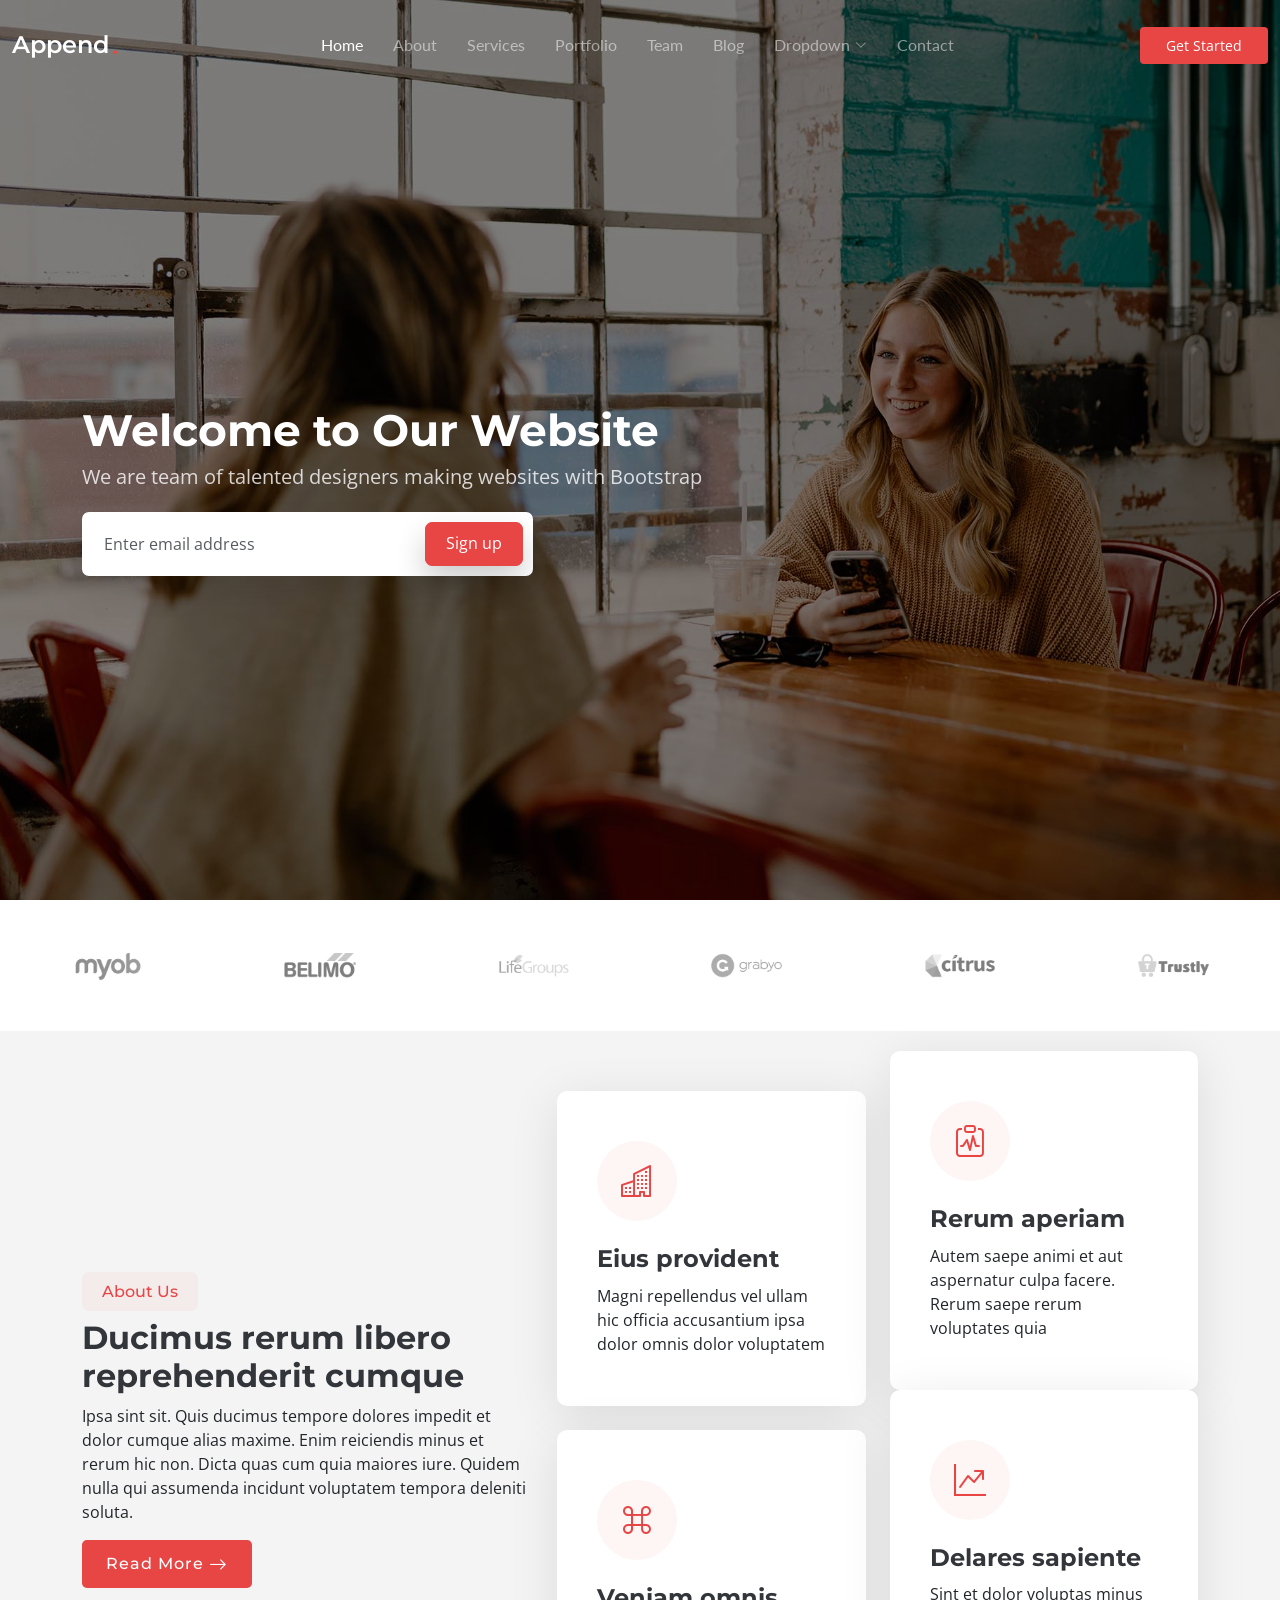
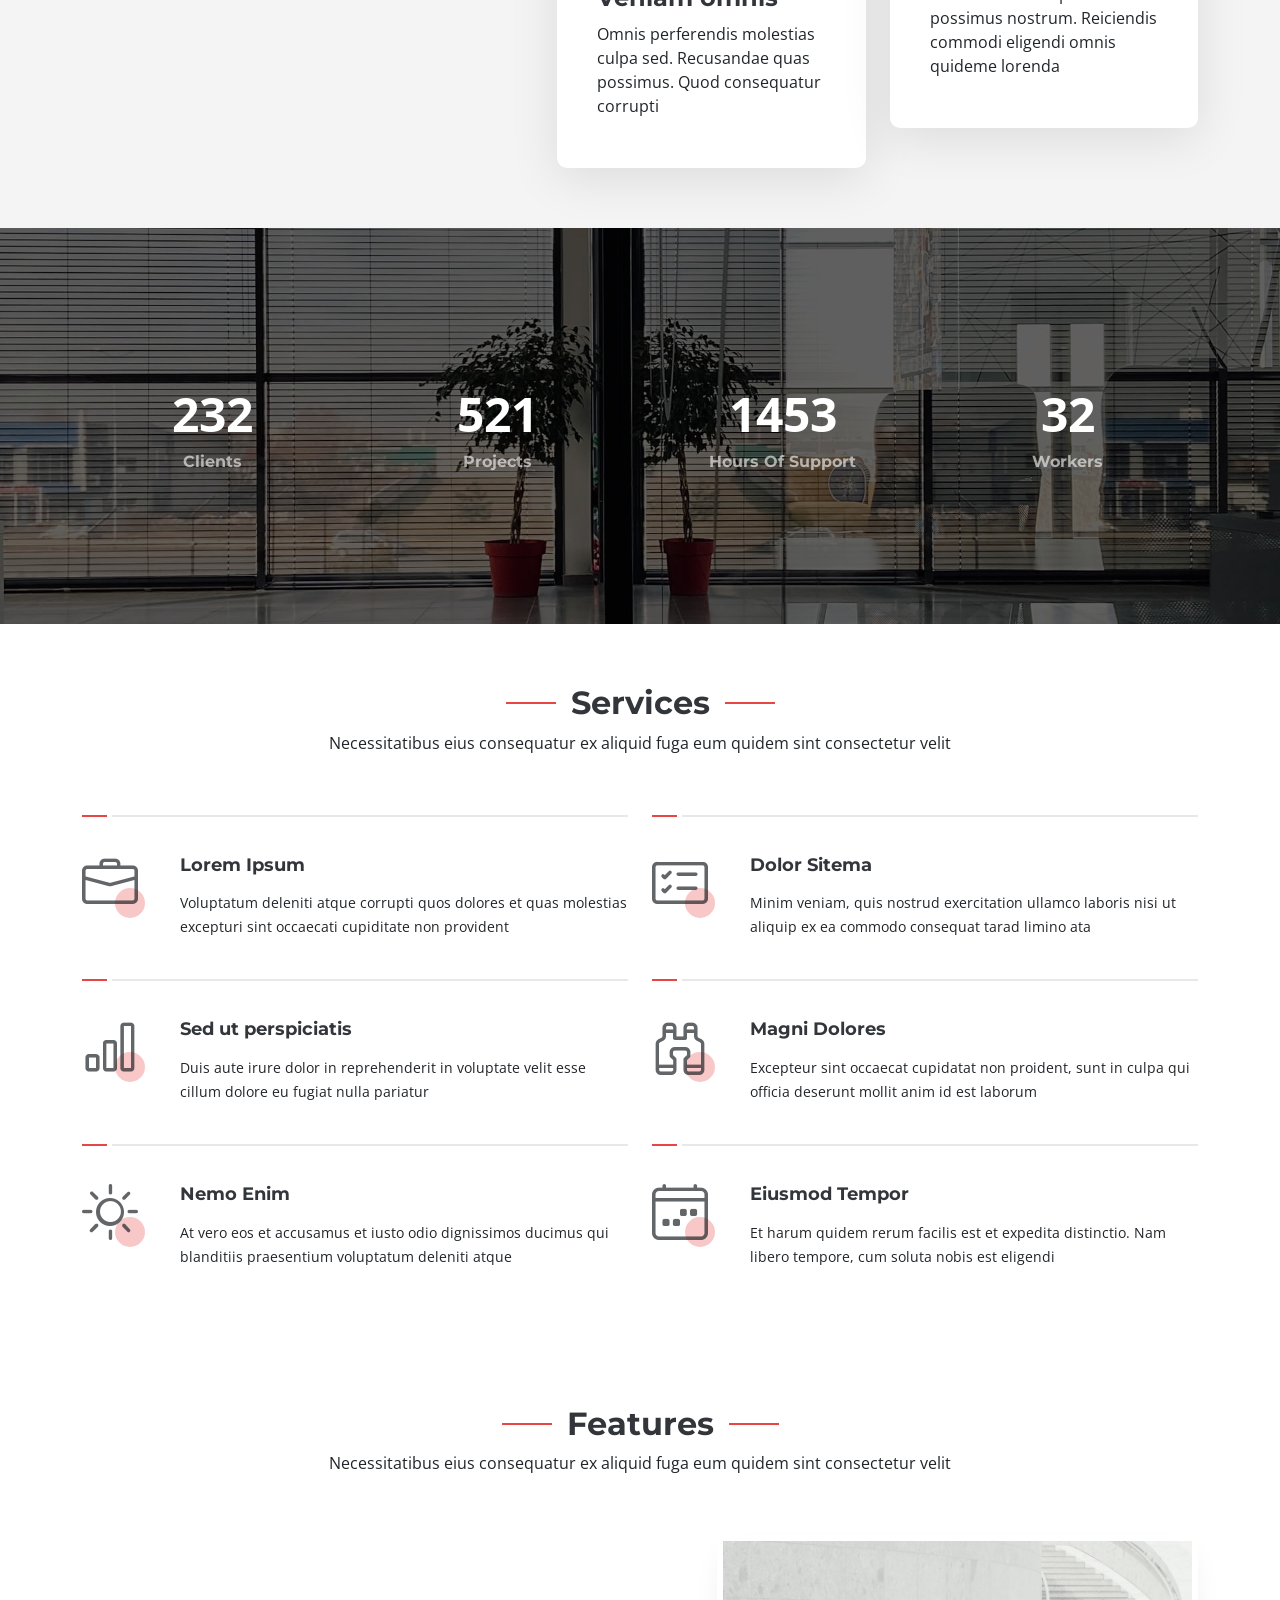
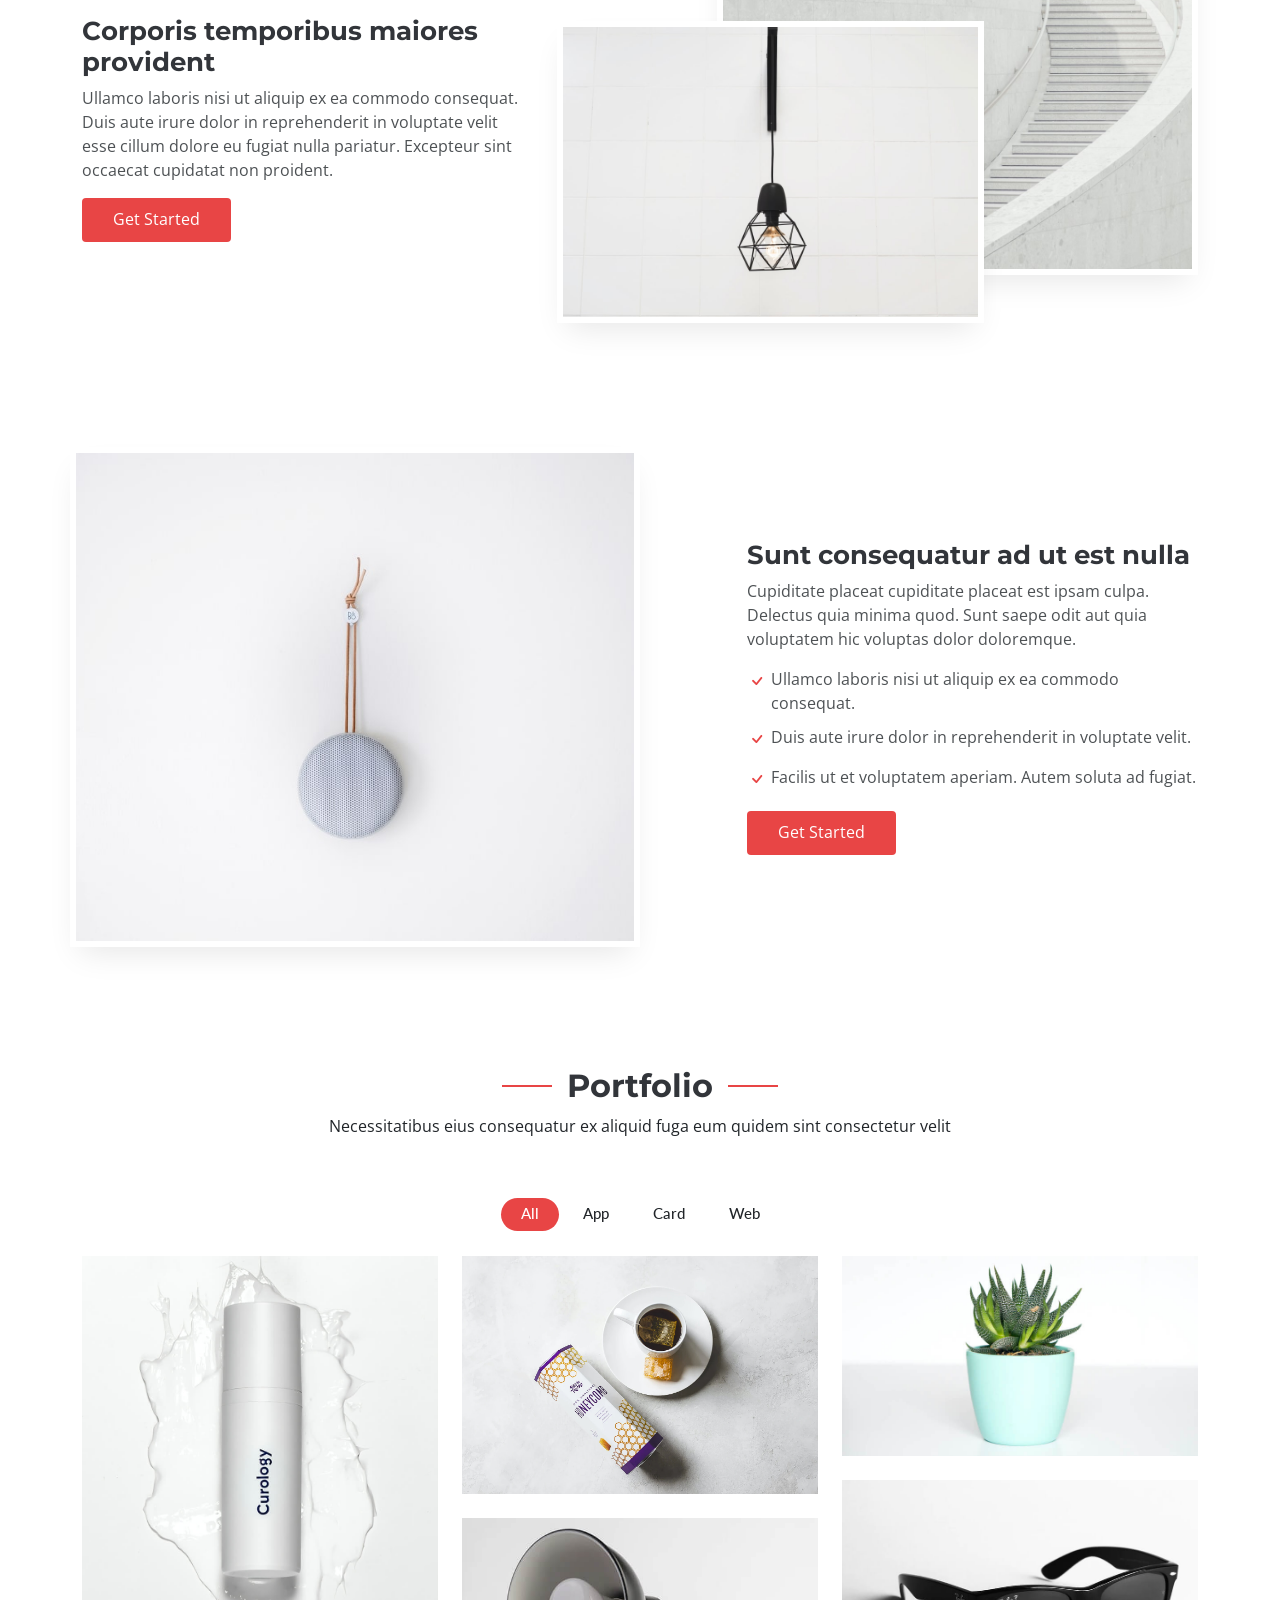
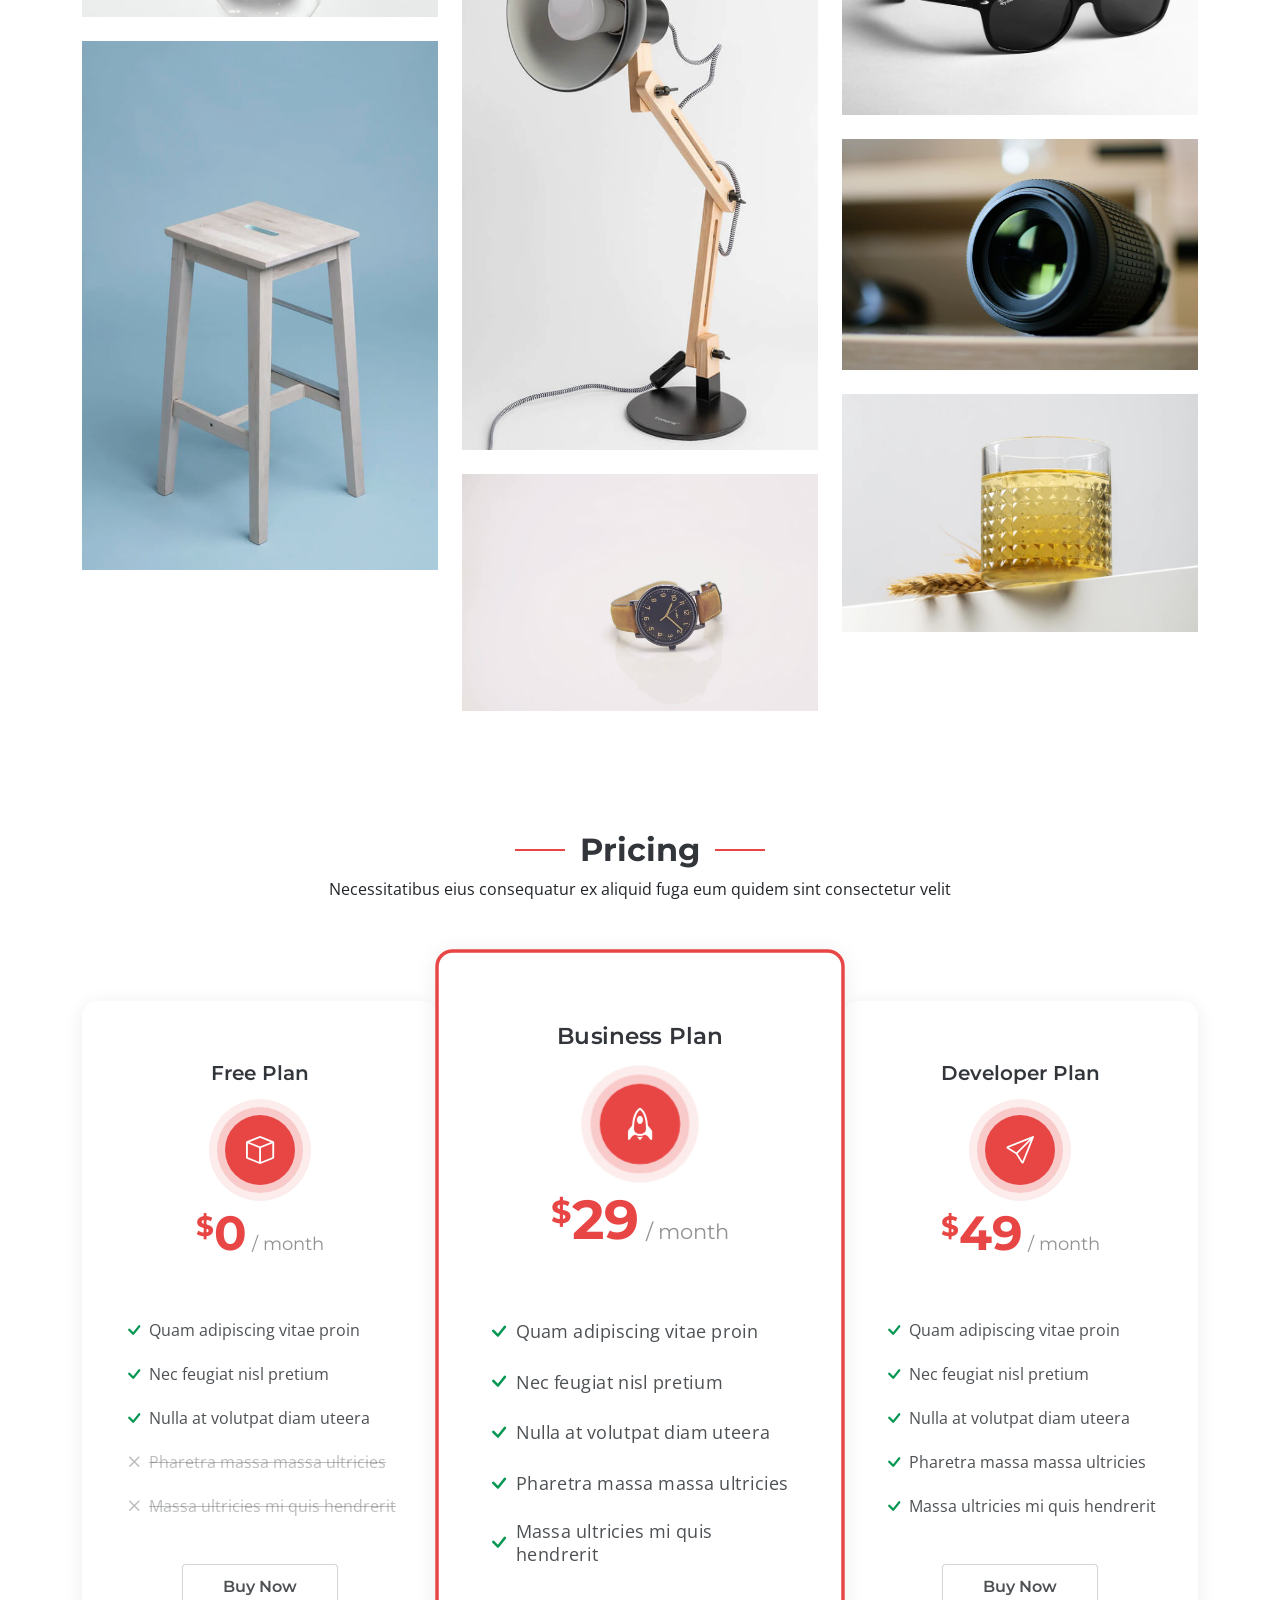
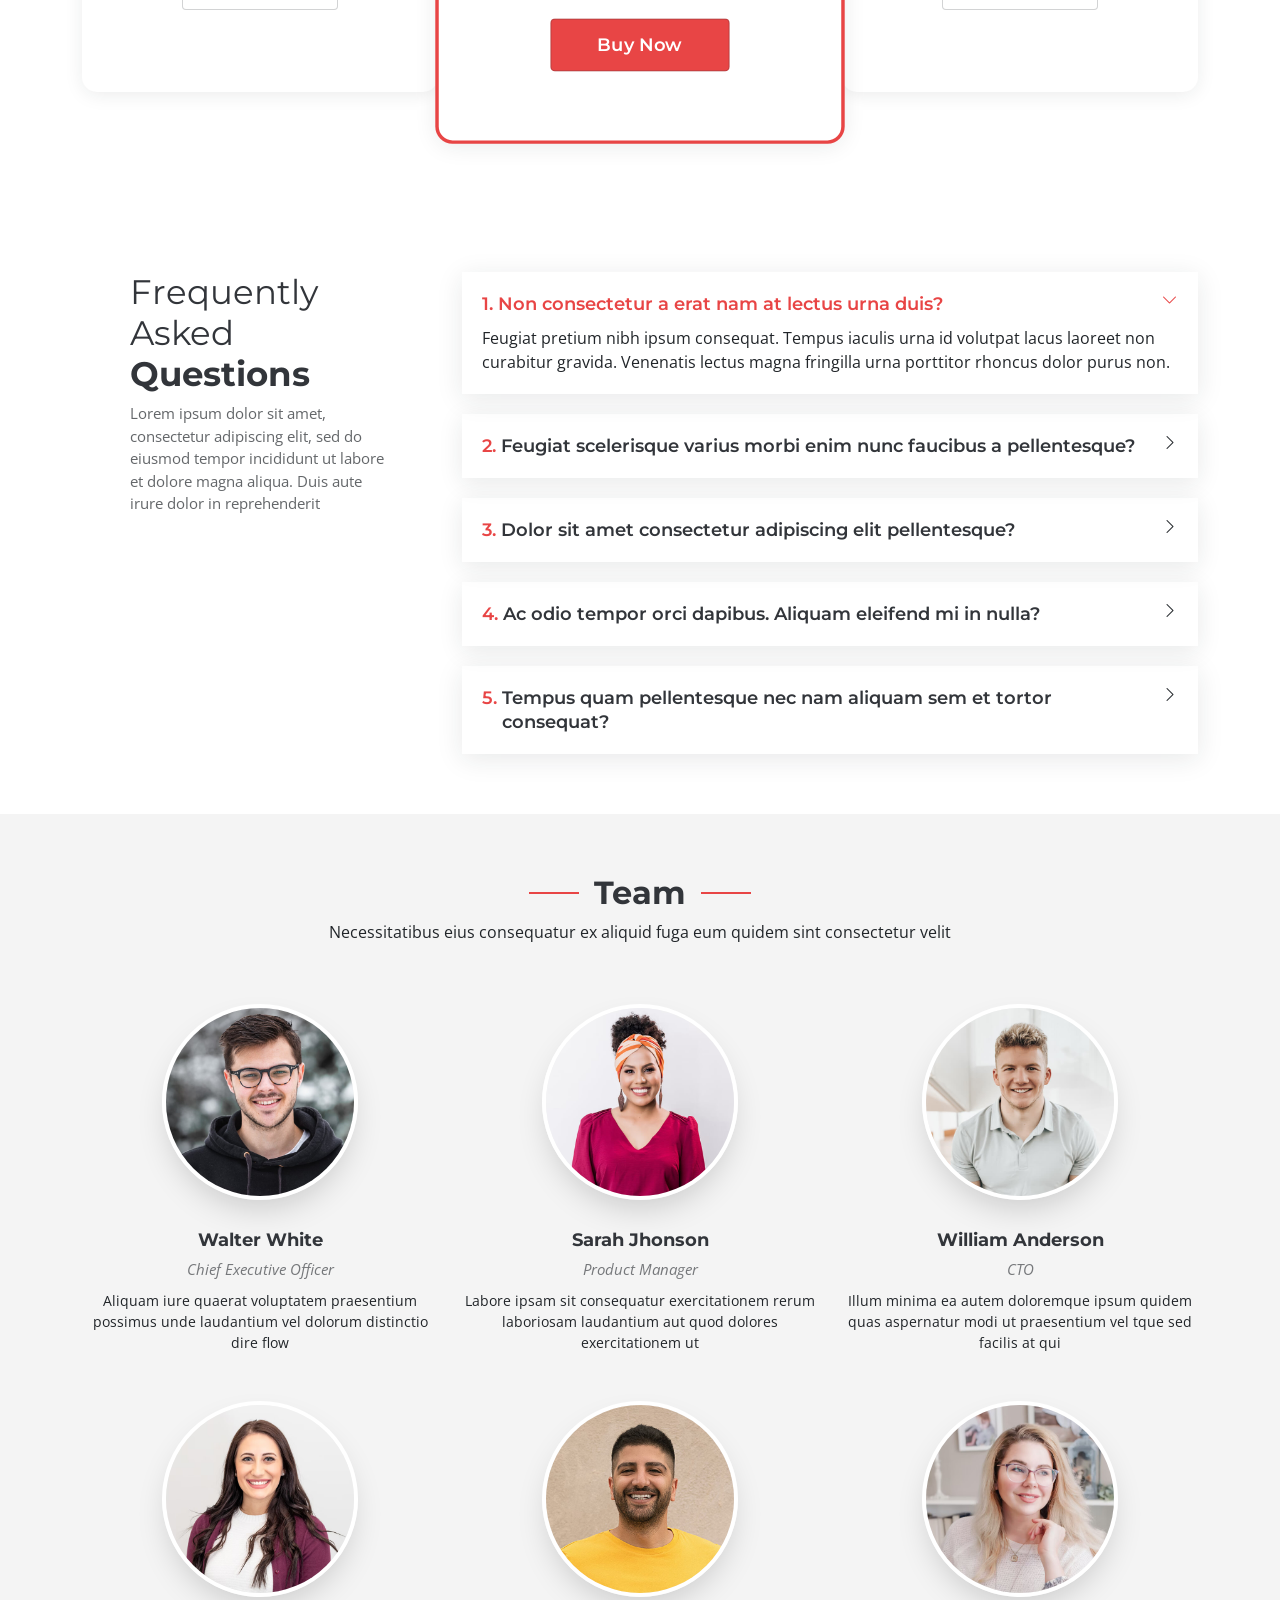
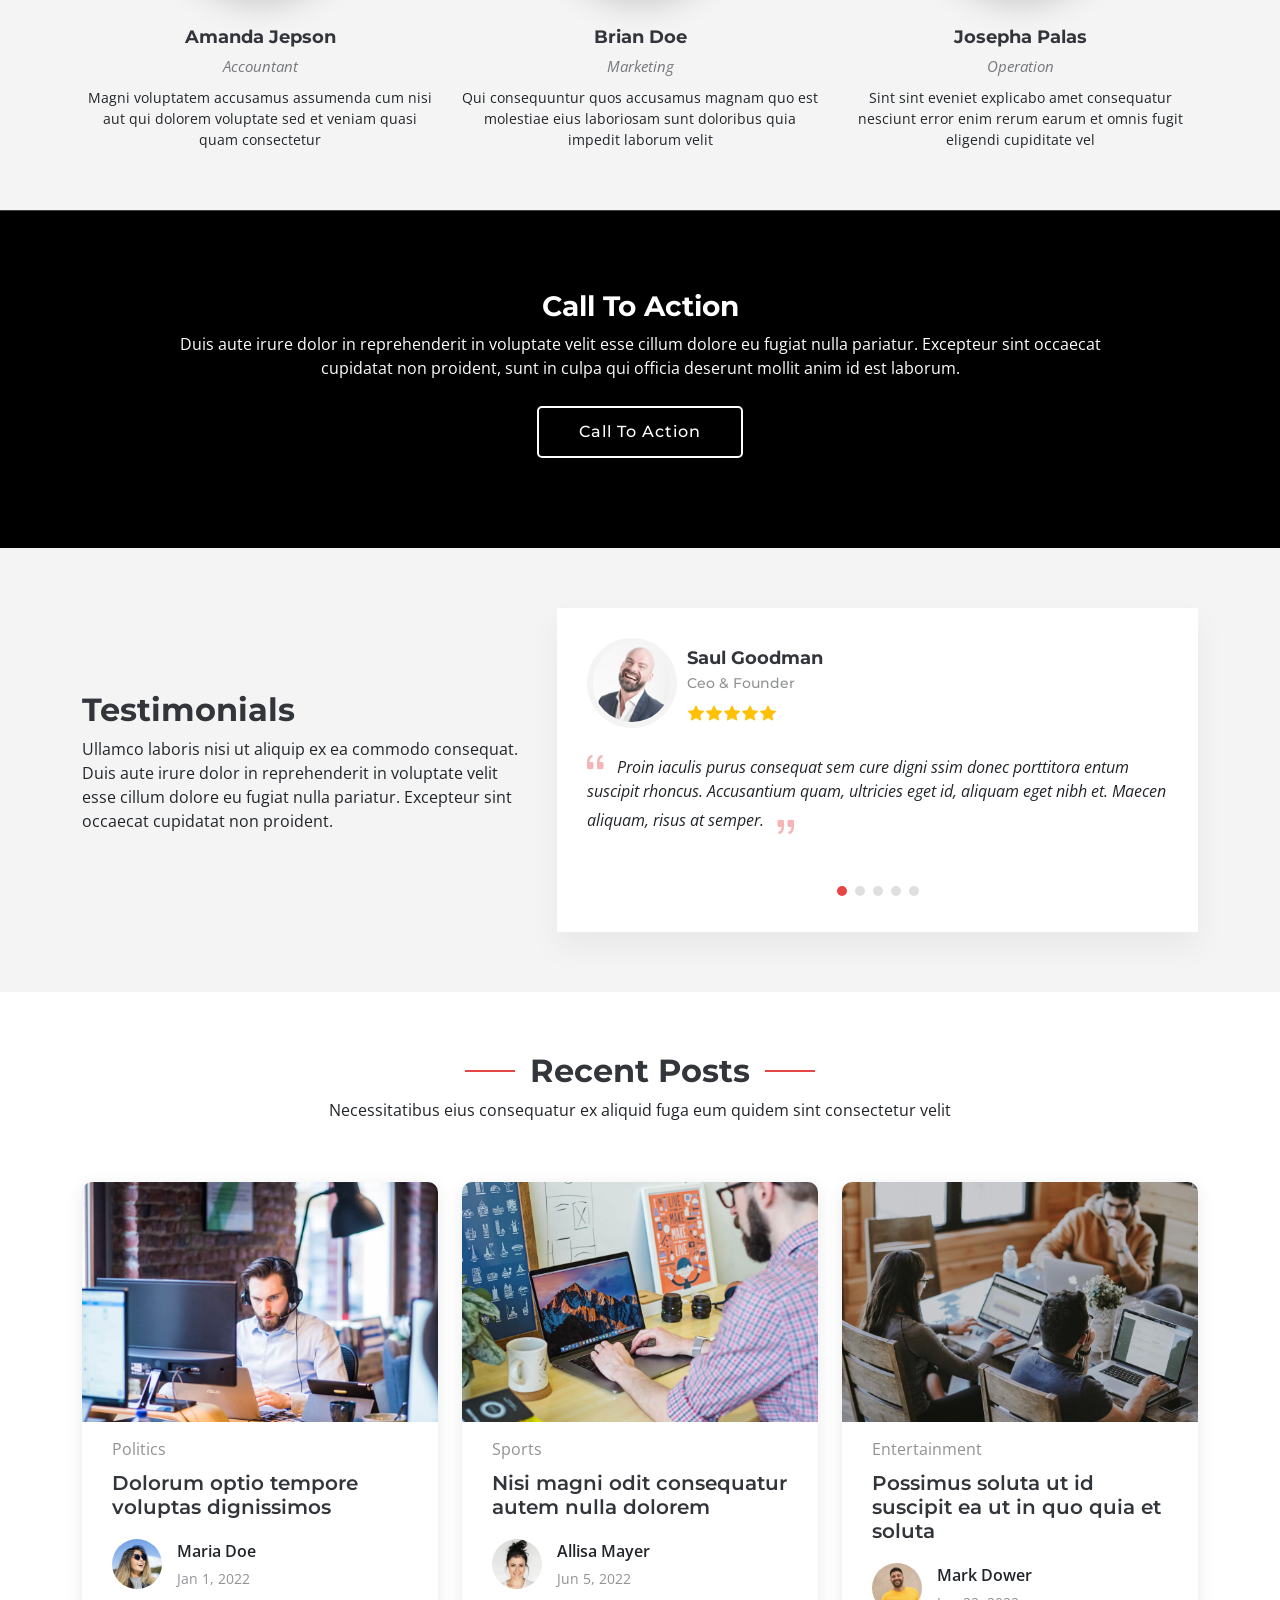
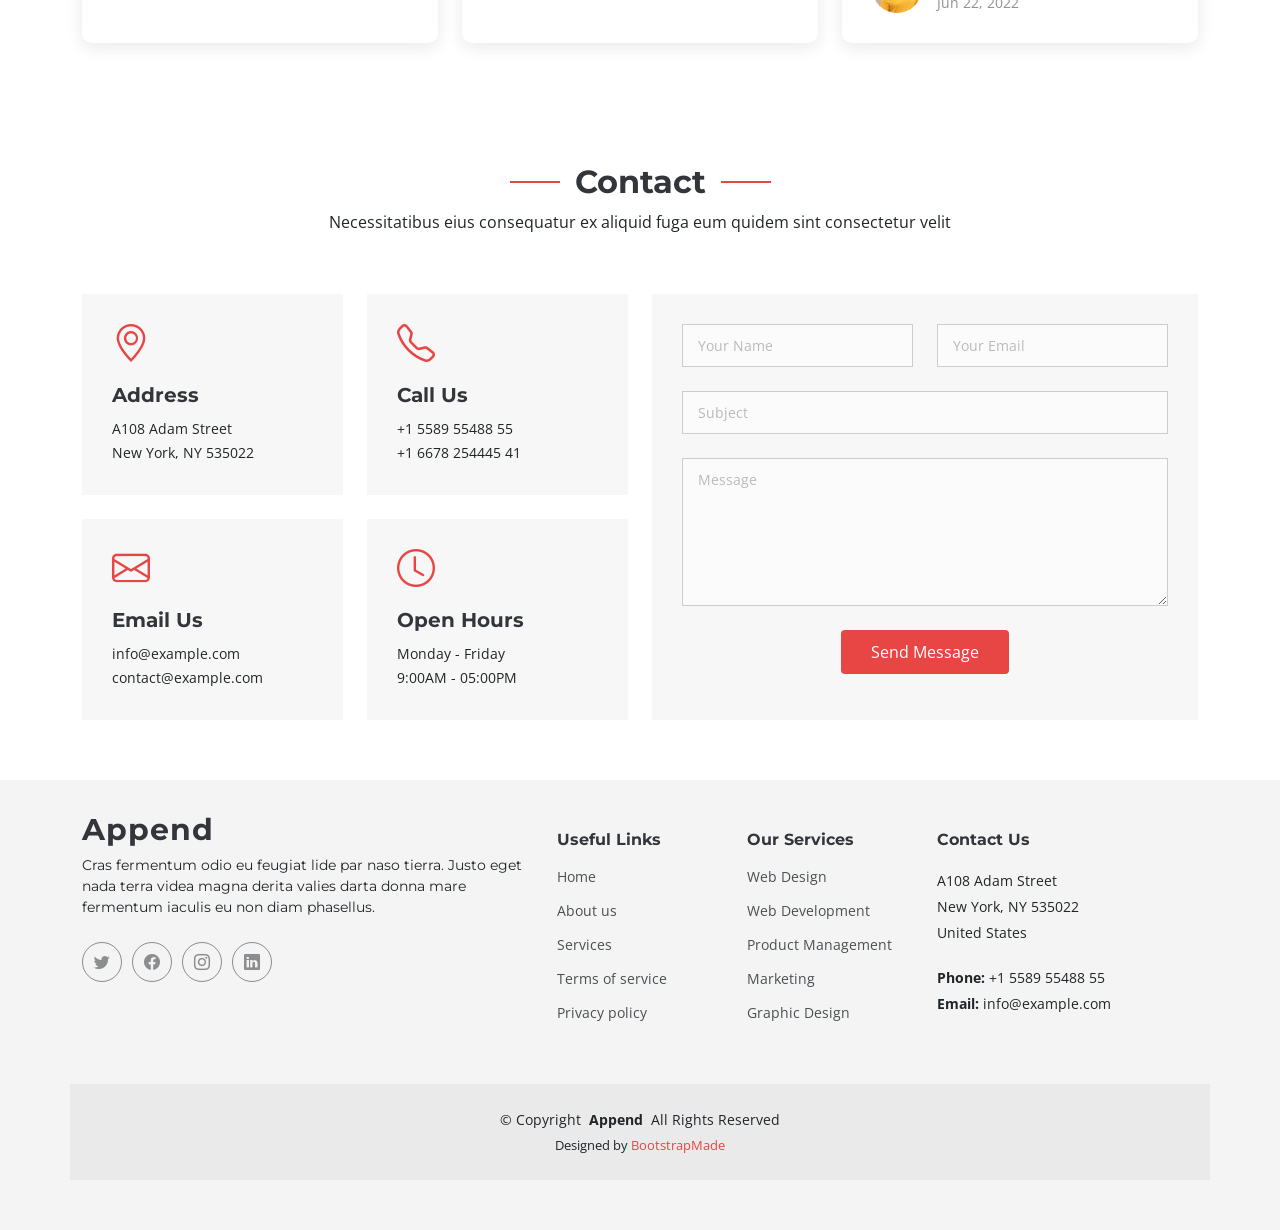
==== Append/index.html @ 755de1eb "Welcome-to-Our-Website-HTML-CSS-JS" ====
<!DOCTYPE html>
<html lang="en">

<head>
  <meta charset="utf-8">
  <meta content="width=device-width, initial-scale=1.0" name="viewport">

  <title>Home - Append Bootstrap Temlate</title>
  <meta content="" name="description">
  <meta content="" name="keywords">

  <!-- Favicons -->
  <link href="assets/img/favicon.png" rel="icon">
  <link href="assets/img/apple-touch-icon.png" rel="apple-touch-icon">

  <!-- Fonts -->
  <link href="https://fonts.googleapis.com" rel="preconnect">
  <link href="https://fonts.gstatic.com" rel="preconnect" crossorigin>
  <link href="https://fonts.googleapis.com/css2?family=Open+Sans:ital,wght@0,300;0,400;0,500;0,600;0,700;0,800;1,300;1,400;1,500;1,600;1,700;1,800&family=Montserrat:ital,wght@0,100;0,200;0,300;0,400;0,500;0,600;0,700;0,800;0,900;1,100;1,200;1,300;1,400;1,500;1,600;1,700;1,800;1,900&family=Lato:ital,wght@0,100;0,300;0,400;0,700;0,900;1,100;1,300;1,400;1,700;1,900&display=swap" rel="stylesheet">

  <!-- Vendor CSS Files -->
  <link href="assets/vendor/bootstrap/css/bootstrap.min.css" rel="stylesheet">
  <link href="assets/vendor/bootstrap-icons/bootstrap-icons.css" rel="stylesheet">
  <link href="assets/vendor/glightbox/css/glightbox.min.css" rel="stylesheet">
  <link href="assets/vendor/swiper/swiper-bundle.min.css" rel="stylesheet">
  <link href="assets/vendor/aos/aos.css" rel="stylesheet">

  <!-- Template Main CSS File -->
  <link href="assets/css/main.css" rel="stylesheet">

  <!-- =======================================================
  * Template Name: Append
  * Updated: Jun 20 2023 with Bootstrap v5.3.0
  * Template URL: https://bootstrapmade.com/append-bootstrap-website-template/
  * Author: BootstrapMade.com
  * License: https://bootstrapmade.com/license/
  ======================================================== -->
</head>

<body class="index-page" data-bs-spy="scroll" data-bs-target="#navmenu">

  <!-- ======= Header ======= -->
  <header id="header" class="header fixed-top d-flex align-items-center">
    <div class="container-fluid d-flex align-items-center justify-content-between">

      <a href="index.html" class="logo d-flex align-items-center me-auto me-xl-0">
        <!-- Uncomment the line below if you also wish to use an image logo -->
        <!-- <img src="assets/img/logo.png" alt=""> -->
        <h1>Append</h1>
        <span>.</span>
      </a>

      <!-- Nav Menu -->
      <nav id="navmenu" class="navmenu">
        <ul>
          <li><a href="index.html#hero" class="active">Home</a></li>
          <li><a href="index.html#about">About</a></li>
          <li><a href="index.html#services">Services</a></li>
          <li><a href="index.html#portfolio">Portfolio</a></li>
          <li><a href="index.html#team">Team</a></li>
          <li><a href="blog.html">Blog</a></li>
          <li class="dropdown has-dropdown"><a href="#"><span>Dropdown</span> <i class="bi bi-chevron-down"></i></a>
            <ul class="dd-box-shadow">
              <li><a href="#">Dropdown 1</a></li>
              <li class="dropdown has-dropdown"><a href="#"><span>Deep Dropdown</span> <i class="bi bi-chevron-down"></i></a>
                <ul class="dd-box-shadow">
                  <li><a href="#">Deep Dropdown 1</a></li>
                  <li><a href="#">Deep Dropdown 2</a></li>
                  <li><a href="#">Deep Dropdown 3</a></li>
                  <li><a href="#">Deep Dropdown 4</a></li>
                  <li><a href="#">Deep Dropdown 5</a></li>
                </ul>
              </li>
              <li><a href="#">Dropdown 2</a></li>
              <li><a href="#">Dropdown 3</a></li>
              <li><a href="#">Dropdown 4</a></li>
            </ul>
          </li>
          <li><a href="index.html#contact">Contact</a></li>
        </ul>

        <i class="mobile-nav-toggle d-xl-none bi bi-list"></i>
      </nav><!-- End Nav Menu -->

      <a class="btn-getstarted" href="index.html#about">Get Started</a>

    </div>
  </header><!-- End Header -->

  <main id="main">

    <!-- Hero Section - Home Page -->
    <section id="hero" class="hero">

      <img src="assets/img/hero-bg.jpg" alt="" data-aos="fade-in">

      <div class="container">
        <div class="row">
          <div class="col-lg-10">
            <h2 data-aos="fade-up" data-aos-delay="100">Welcome to Our Website</h2>
            <p data-aos="fade-up" data-aos-delay="200">We are team of talented designers making websites with Bootstrap</p>
          </div>
          <div class="col-lg-5">
            <form action="#" class="sign-up-form d-flex" data-aos="fade-up" data-aos-delay="300">
              <input type="text" class="form-control" placeholder="Enter email address">
              <input type="submit" class="btn btn-primary" value="Sign up">
            </form>
          </div>
        </div>
      </div>

    </section><!-- End Hero Section -->

    <!-- Clients Section - Home Page -->
    <section id="clients" class="clients">

      <div class="container-fluid" data-aos="fade-up">

        <div class="row gy-4">

          <div class="col-xl-2 col-md-3 col-6 client-logo">
            <img src="assets/img/clients/client-1.png" class="img-fluid" alt="">
          </div><!-- End Client Item -->

          <div class="col-xl-2 col-md-3 col-6 client-logo">
            <img src="assets/img/clients/client-2.png" class="img-fluid" alt="">
          </div><!-- End Client Item -->

          <div class="col-xl-2 col-md-3 col-6 client-logo">
            <img src="assets/img/clients/client-3.png" class="img-fluid" alt="">
          </div><!-- End Client Item -->

          <div class="col-xl-2 col-md-3 col-6 client-logo">
            <img src="assets/img/clients/client-4.png" class="img-fluid" alt="">
          </div><!-- End Client Item -->

          <div class="col-xl-2 col-md-3 col-6 client-logo">
            <img src="assets/img/clients/client-5.png" class="img-fluid" alt="">
          </div><!-- End Client Item -->

          <div class="col-xl-2 col-md-3 col-6 client-logo">
            <img src="assets/img/clients/client-6.png" class="img-fluid" alt="">
          </div><!-- End Client Item -->

        </div>

      </div>

    </section><!-- End Clients Section -->

    <!-- About Section - Home Page -->
    <section id="about" class="about">

      <div class="container" data-aos="fade-up" data-aos-delay="100">
        <div class="row align-items-xl-center gy-5">

          <div class="col-xl-5 content">
            <h3>About Us</h3>
            <h2>Ducimus rerum libero reprehenderit cumque</h2>
            <p>Ipsa sint sit. Quis ducimus tempore dolores impedit et dolor cumque alias maxime. Enim reiciendis minus et rerum hic non. Dicta quas cum quia maiores iure. Quidem nulla qui assumenda incidunt voluptatem tempora deleniti soluta.</p>
            <a href="#" class="read-more"><span>Read More</span><i class="bi bi-arrow-right"></i></a>
          </div>

          <div class="col-xl-7">
            <div class="row gy-4 icon-boxes">

              <div class="col-md-6" data-aos="fade-up" data-aos-delay="200">
                <div class="icon-box">
                  <i class="bi bi-buildings"></i>
                  <h3>Eius provident</h3>
                  <p>Magni repellendus vel ullam hic officia accusantium ipsa dolor omnis dolor voluptatem</p>
                </div>
              </div> <!-- End Icon Box -->

              <div class="col-md-6" data-aos="fade-up" data-aos-delay="300">
                <div class="icon-box">
                  <i class="bi bi-clipboard-pulse"></i>
                  <h3>Rerum aperiam</h3>
                  <p>Autem saepe animi et aut aspernatur culpa facere. Rerum saepe rerum voluptates quia</p>
                </div>
              </div> <!-- End Icon Box -->

              <div class="col-md-6" data-aos="fade-up" data-aos-delay="400">
                <div class="icon-box">
                  <i class="bi bi-command"></i>
                  <h3>Veniam omnis</h3>
                  <p>Omnis perferendis molestias culpa sed. Recusandae quas possimus. Quod consequatur corrupti</p>
                </div>
              </div> <!-- End Icon Box -->

              <div class="col-md-6" data-aos="fade-up" data-aos-delay="500">
                <div class="icon-box">
                  <i class="bi bi-graph-up-arrow"></i>
                  <h3>Delares sapiente</h3>
                  <p>Sint et dolor voluptas minus possimus nostrum. Reiciendis commodi eligendi omnis quideme lorenda</p>
                </div>
              </div> <!-- End Icon Box -->

            </div>
          </div>

        </div>
      </div>

    </section><!-- End About Section -->

    <!-- Stats Section - Home Page -->
    <section id="stats" class="stats">

      <img src="assets/img/stats-bg.jpg" alt="" data-aos="fade-in">

      <div class="container position-relative" data-aos="fade-up" data-aos-delay="100">

        <div class="row gy-4">

          <div class="col-lg-3 col-md-6">
            <div class="stats-item text-center w-100 h-100">
              <span data-purecounter-start="0" data-purecounter-end="232" data-purecounter-duration="1" class="purecounter"></span>
              <p>Clients</p>
            </div>
          </div><!-- End Stats Item -->

          <div class="col-lg-3 col-md-6">
            <div class="stats-item text-center w-100 h-100">
              <span data-purecounter-start="0" data-purecounter-end="521" data-purecounter-duration="1" class="purecounter"></span>
              <p>Projects</p>
            </div>
          </div><!-- End Stats Item -->

          <div class="col-lg-3 col-md-6">
            <div class="stats-item text-center w-100 h-100">
              <span data-purecounter-start="0" data-purecounter-end="1453" data-purecounter-duration="1" class="purecounter"></span>
              <p>Hours Of Support</p>
            </div>
          </div><!-- End Stats Item -->

          <div class="col-lg-3 col-md-6">
            <div class="stats-item text-center w-100 h-100">
              <span data-purecounter-start="0" data-purecounter-end="32" data-purecounter-duration="1" class="purecounter"></span>
              <p>Workers</p>
            </div>
          </div><!-- End Stats Item -->

        </div>

      </div>

    </section><!-- End Stats Section -->

    <!-- Services Section - Home Page -->
    <section id="services" class="services">

      <!--  Section Title -->
      <div class="container section-title" data-aos="fade-up">
        <h2>Services</h2>
        <p>Necessitatibus eius consequatur ex aliquid fuga eum quidem sint consectetur velit</p>
      </div><!-- End Section Title -->

      <div class="container">

        <div class="row gy-4">

          <div class="col-lg-6 " data-aos="fade-up" data-aos-delay="100">
            <div class="service-item d-flex">
              <div class="icon flex-shrink-0"><i class="bi bi-briefcase"></i></div>
              <div>
                <h4 class="title"><a href="services-details.html" class="stretched-link">Lorem Ipsum</a></h4>
                <p class="description">Voluptatum deleniti atque corrupti quos dolores et quas molestias excepturi sint occaecati cupiditate non provident</p>
              </div>
            </div>
          </div>
          <!-- End Service Item -->

          <div class="col-lg-6 " data-aos="fade-up" data-aos-delay="200">
            <div class="service-item d-flex">
              <div class="icon flex-shrink-0"><i class="bi bi-card-checklist"></i></div>
              <div>
                <h4 class="title"><a href="services-details.html" class="stretched-link">Dolor Sitema</a></h4>
                <p class="description">Minim veniam, quis nostrud exercitation ullamco laboris nisi ut aliquip ex ea commodo consequat tarad limino ata</p>
              </div>
            </div>
          </div><!-- End Service Item -->

          <div class="col-lg-6 " data-aos="fade-up" data-aos-delay="300">
            <div class="service-item d-flex">
              <div class="icon flex-shrink-0"><i class="bi bi-bar-chart"></i></div>
              <div>
                <h4 class="title"><a href="services-details.html" class="stretched-link">Sed ut perspiciatis</a></h4>
                <p class="description">Duis aute irure dolor in reprehenderit in voluptate velit esse cillum dolore eu fugiat nulla pariatur</p>
              </div>
            </div>
          </div><!-- End Service Item -->

          <div class="col-lg-6 " data-aos="fade-up" data-aos-delay="400">
            <div class="service-item d-flex">
              <div class="icon flex-shrink-0"><i class="bi bi-binoculars"></i></div>
              <div>
                <h4 class="title"><a href="services-details.html" class="stretched-link">Magni Dolores</a></h4>
                <p class="description">Excepteur sint occaecat cupidatat non proident, sunt in culpa qui officia deserunt mollit anim id est laborum</p>
              </div>
            </div>
          </div><!-- End Service Item -->

          <div class="col-lg-6 " data-aos="fade-up" data-aos-delay="500">
            <div class="service-item d-flex">
              <div class="icon flex-shrink-0"><i class="bi bi-brightness-high"></i></div>
              <div>
                <h4 class="title"><a href="services-details.html" class="stretched-link">Nemo Enim</a></h4>
                <p class="description">At vero eos et accusamus et iusto odio dignissimos ducimus qui blanditiis praesentium voluptatum deleniti atque</p>
              </div>
            </div>
          </div><!-- End Service Item -->

          <div class="col-lg-6 " data-aos="fade-up" data-aos-delay="600">
            <div class="service-item d-flex">
              <div class="icon flex-shrink-0"><i class="bi bi-calendar4-week"></i></div>
              <div>
                <h4 class="title"><a href="services-details.html" class="stretched-link">Eiusmod Tempor</a></h4>
                <p class="description">Et harum quidem rerum facilis est et expedita distinctio. Nam libero tempore, cum soluta nobis est eligendi</p>
              </div>
            </div>
          </div><!-- End Service Item -->

        </div>

      </div>

    </section><!-- End Services Section -->

    <!-- Features Section - Home Page -->
    <section id="features" class="features">

      <!--  Section Title -->
      <div class="container section-title" data-aos="fade-up">
        <h2>Features</h2>
        <p>Necessitatibus eius consequatur ex aliquid fuga eum quidem sint consectetur velit</p>
      </div><!-- End Section Title -->

      <div class="container">

        <div class="row gy-4 align-items-center features-item">
          <div class="col-lg-5 order-2 order-lg-1" data-aos="fade-up" data-aos-delay="200">
            <h3>Corporis temporibus maiores provident</h3>
            <p>
              Ullamco laboris nisi ut aliquip ex ea commodo consequat. Duis aute irure dolor in reprehenderit in voluptate
              velit esse cillum dolore eu fugiat nulla pariatur. Excepteur sint occaecat cupidatat non proident.
            </p>
            <a href="#" class="btn btn-get-started">Get Started</a>
          </div>
          <div class="col-lg-7 order-1 order-lg-2 d-flex align-items-center" data-aos="zoom-out" data-aos-delay="100">
            <div class="image-stack">
              <img src="assets/img/features-light-1.jpg" alt="" class="stack-front">
              <img src="assets/img/features-light-2.jpg" alt="" class="stack-back">
            </div>
          </div>
        </div><!-- Features Item -->

        <div class="row gy-4 align-items-stretch justify-content-between features-item ">
          <div class="col-lg-6 d-flex align-items-center features-img-bg" data-aos="zoom-out">
            <img src="assets/img/features-light-3.jpg" class="img-fluid" alt="">
          </div>
          <div class="col-lg-5 d-flex justify-content-center flex-column" data-aos="fade-up">
            <h3>Sunt consequatur ad ut est nulla</h3>
            <p>Cupiditate placeat cupiditate placeat est ipsam culpa. Delectus quia minima quod. Sunt saepe odit aut quia voluptatem hic voluptas dolor doloremque.</p>
            <ul>
              <li><i class="bi bi-check"></i> <span>Ullamco laboris nisi ut aliquip ex ea commodo consequat.</span></li>
              <li><i class="bi bi-check"></i><span> Duis aute irure dolor in reprehenderit in voluptate velit.</span></li>
              <li><i class="bi bi-check"></i> <span>Facilis ut et voluptatem aperiam. Autem soluta ad fugiat</span>.</li>
            </ul>
            <a href="#" class="btn btn-get-started align-self-start">Get Started</a>
          </div>
        </div><!-- Features Item -->

      </div>

    </section><!-- End Features Section -->

    <!-- Portfolio Section - Home Page -->
    <section id="portfolio" class="portfolio">

      <!--  Section Title -->
      <div class="container section-title" data-aos="fade-up">
        <h2>Portfolio</h2>
        <p>Necessitatibus eius consequatur ex aliquid fuga eum quidem sint consectetur velit</p>
      </div><!-- End Section Title -->

      <div class="container">

        <div class="isotope-layout" data-default-filter="*" data-layout="masonry" data-sort="original-order">

          <ul class="portfolio-filters isotope-filters" data-aos="fade-up" data-aos-delay="100">
            <li data-filter="*" class="filter-active">All</li>
            <li data-filter=".filter-app">App</li>
            <li data-filter=".filter-product">Card</li>
            <li data-filter=".filter-branding">Web</li>
          </ul><!-- End Portfolio Filters -->

          <div class="row gy-4 isotope-container" data-aos="fade-up" data-aos-delay="200">

            <div class="col-lg-4 col-md-6 portfolio-item isotope-item filter-app">
              <img src="assets/img/masonry-portfolio/masonry-portfolio-1.jpg" class="img-fluid" alt="">
              <div class="portfolio-info">
                <h4>App 1</h4>
                <p>Lorem ipsum, dolor sit</p>
                <a href="assets/img/masonry-portfolio/masonry-portfolio-1.jpg" title="App 1" data-gallery="portfolio-gallery-app" class="glightbox preview-link"><i class="bi bi-zoom-in"></i></a>
                <a href="portfolio-details.html" title="More Details" class="details-link"><i class="bi bi-link-45deg"></i></a>
              </div>
            </div><!-- End Portfolio Item -->

            <div class="col-lg-4 col-md-6 portfolio-item isotope-item filter-product">
              <img src="assets/img/masonry-portfolio/masonry-portfolio-2.jpg" class="img-fluid" alt="">
              <div class="portfolio-info">
                <h4>Product 1</h4>
                <p>Lorem ipsum, dolor sit</p>
                <a href="assets/img/masonry-portfolio/masonry-portfolio-2.jpg" title="Product 1" data-gallery="portfolio-gallery-product" class="glightbox preview-link"><i class="bi bi-zoom-in"></i></a>
                <a href="portfolio-details.html" title="More Details" class="details-link"><i class="bi bi-link-45deg"></i></a>
              </div>
            </div><!-- End Portfolio Item -->

            <div class="col-lg-4 col-md-6 portfolio-item isotope-item filter-branding">
              <img src="assets/img/masonry-portfolio/masonry-portfolio-3.jpg" class="img-fluid" alt="">
              <div class="portfolio-info">
                <h4>Branding 1</h4>
                <p>Lorem ipsum, dolor sit</p>
                <a href="assets/img/masonry-portfolio/masonry-portfolio-3.jpg" title="Branding 1" data-gallery="portfolio-gallery-branding" class="glightbox preview-link"><i class="bi bi-zoom-in"></i></a>
                <a href="portfolio-details.html" title="More Details" class="details-link"><i class="bi bi-link-45deg"></i></a>
              </div>
            </div><!-- End Portfolio Item -->

            <div class="col-lg-4 col-md-6 portfolio-item isotope-item filter-app">
              <img src="assets/img/masonry-portfolio/masonry-portfolio-4.jpg" class="img-fluid" alt="">
              <div class="portfolio-info">
                <h4>App 2</h4>
                <p>Lorem ipsum, dolor sit</p>
                <a href="assets/img/masonry-portfolio/masonry-portfolio-4.jpg" title="App 2" data-gallery="portfolio-gallery-app" class="glightbox preview-link"><i class="bi bi-zoom-in"></i></a>
                <a href="portfolio-details.html" title="More Details" class="details-link"><i class="bi bi-link-45deg"></i></a>
              </div>
            </div><!-- End Portfolio Item -->

            <div class="col-lg-4 col-md-6 portfolio-item isotope-item filter-product">
              <img src="assets/img/masonry-portfolio/masonry-portfolio-5.jpg" class="img-fluid" alt="">
              <div class="portfolio-info">
                <h4>Product 2</h4>
                <p>Lorem ipsum, dolor sit</p>
                <a href="assets/img/masonry-portfolio/masonry-portfolio-5.jpg" title="Product 2" data-gallery="portfolio-gallery-product" class="glightbox preview-link"><i class="bi bi-zoom-in"></i></a>
                <a href="portfolio-details.html" title="More Details" class="details-link"><i class="bi bi-link-45deg"></i></a>
              </div>
            </div><!-- End Portfolio Item -->

            <div class="col-lg-4 col-md-6 portfolio-item isotope-item filter-branding">
              <img src="assets/img/masonry-portfolio/masonry-portfolio-6.jpg" class="img-fluid" alt="">
              <div class="portfolio-info">
                <h4>Branding 2</h4>
                <p>Lorem ipsum, dolor sit</p>
                <a href="assets/img/masonry-portfolio/masonry-portfolio-6.jpg" title="Branding 2" data-gallery="portfolio-gallery-branding" class="glightbox preview-link"><i class="bi bi-zoom-in"></i></a>
                <a href="portfolio-details.html" title="More Details" class="details-link"><i class="bi bi-link-45deg"></i></a>
              </div>
            </div><!-- End Portfolio Item -->

            <div class="col-lg-4 col-md-6 portfolio-item isotope-item filter-app">
              <img src="assets/img/masonry-portfolio/masonry-portfolio-7.jpg" class="img-fluid" alt="">
              <div class="portfolio-info">
                <h4>App 3</h4>
                <p>Lorem ipsum, dolor sit</p>
                <a href="assets/img/masonry-portfolio/masonry-portfolio-7.jpg" title="App 3" data-gallery="portfolio-gallery-app" class="glightbox preview-link"><i class="bi bi-zoom-in"></i></a>
                <a href="portfolio-details.html" title="More Details" class="details-link"><i class="bi bi-link-45deg"></i></a>
              </div>
            </div><!-- End Portfolio Item -->

            <div class="col-lg-4 col-md-6 portfolio-item isotope-item filter-product">
              <img src="assets/img/masonry-portfolio/masonry-portfolio-8.jpg" class="img-fluid" alt="">
              <div class="portfolio-info">
                <h4>Product 3</h4>
                <p>Lorem ipsum, dolor sit</p>
                <a href="assets/img/masonry-portfolio/masonry-portfolio-8.jpg" title="Product 3" data-gallery="portfolio-gallery-product" class="glightbox preview-link"><i class="bi bi-zoom-in"></i></a>
                <a href="portfolio-details.html" title="More Details" class="details-link"><i class="bi bi-link-45deg"></i></a>
              </div>
            </div><!-- End Portfolio Item -->

            <div class="col-lg-4 col-md-6 portfolio-item isotope-item filter-branding">
              <img src="assets/img/masonry-portfolio/masonry-portfolio-9.jpg" class="img-fluid" alt="">
              <div class="portfolio-info">
                <h4>Branding 3</h4>
                <p>Lorem ipsum, dolor sit</p>
                <a href="assets/img/masonry-portfolio/masonry-portfolio-9.jpg" title="Branding 2" data-gallery="portfolio-gallery-branding" class="glightbox preview-link"><i class="bi bi-zoom-in"></i></a>
                <a href="portfolio-details.html" title="More Details" class="details-link"><i class="bi bi-link-45deg"></i></a>
              </div>
            </div><!-- End Portfolio Item -->

          </div><!-- End Portfolio Container -->

        </div>

      </div>

    </section><!-- End Portfolio Section -->

    <!-- Pricing Section - Home Page -->
    <section id="pricing" class="pricing">

      <!--  Section Title -->
      <div class="container section-title" data-aos="fade-up">
        <h2>Pricing</h2>
        <p>Necessitatibus eius consequatur ex aliquid fuga eum quidem sint consectetur velit</p>
      </div><!-- End Section Title -->

      <div class="container" data-aos="zoom-in" data-aos-delay="100">

        <div class="row g-4">

          <div class="col-lg-4">
            <div class="pricing-item">
              <h3>Free Plan</h3>
              <div class="icon">
                <i class="bi bi-box"></i>
              </div>
              <h4><sup>$</sup>0<span> / month</span></h4>
              <ul>
                <li><i class="bi bi-check"></i> <span>Quam adipiscing vitae proin</span></li>
                <li><i class="bi bi-check"></i> <span>Nec feugiat nisl pretium</span></li>
                <li><i class="bi bi-check"></i> <span>Nulla at volutpat diam uteera</span></li>
                <li class="na"><i class="bi bi-x"></i> <span>Pharetra massa massa ultricies</span></li>
                <li class="na"><i class="bi bi-x"></i> <span>Massa ultricies mi quis hendrerit</span></li>
              </ul>
              <div class="text-center"><a href="#" class="buy-btn">Buy Now</a></div>
            </div>
          </div><!-- End Pricing Item -->

          <div class="col-lg-4">
            <div class="pricing-item featured">
              <h3>Business Plan</h3>
              <div class="icon">
                <i class="bi bi-rocket"></i>
              </div>

              <h4><sup>$</sup>29<span> / month</span></h4>
              <ul>
                <li><i class="bi bi-check"></i> <span>Quam adipiscing vitae proin</span></li>
                <li><i class="bi bi-check"></i> <span>Nec feugiat nisl pretium</span></li>
                <li><i class="bi bi-check"></i> <span>Nulla at volutpat diam uteera</span></li>
                <li><i class="bi bi-check"></i> <span>Pharetra massa massa ultricies</span></li>
                <li><i class="bi bi-check"></i> <span>Massa ultricies mi quis hendrerit</span></li>
              </ul>
              <div class="text-center"><a href="#" class="buy-btn">Buy Now</a></div>
            </div>
          </div><!-- End Pricing Item -->

          <div class="col-lg-4">
            <div class="pricing-item">
              <h3>Developer Plan</h3>
              <div class="icon">
                <i class="bi bi-send"></i>
              </div>
              <h4><sup>$</sup>49<span> / month</span></h4>
              <ul>
                <li><i class="bi bi-check"></i> <span>Quam adipiscing vitae proin</span></li>
                <li><i class="bi bi-check"></i> <span>Nec feugiat nisl pretium</span></li>
                <li><i class="bi bi-check"></i> <span>Nulla at volutpat diam uteera</span></li>
                <li><i class="bi bi-check"></i> <span>Pharetra massa massa ultricies</span></li>
                <li><i class="bi bi-check"></i> <span>Massa ultricies mi quis hendrerit</span></li>
              </ul>
              <div class="text-center"><a href="#" class="buy-btn">Buy Now</a></div>
            </div>
          </div><!-- End Pricing Item -->

        </div>

      </div>

    </section><!-- End Pricing Section -->

    <!-- Faq Section - Home Page -->
    <section id="faq" class="faq">

      <div class="container">

        <div class="row gy-4">

          <div class="col-lg-4" data-aos="fade-up" data-aos-delay="100">
            <div class="content px-xl-5">
              <h3><span>Frequently Asked </span><strong>Questions</strong></h3>
              <p>
                Lorem ipsum dolor sit amet, consectetur adipiscing elit, sed do eiusmod tempor incididunt ut labore et dolore magna aliqua. Duis aute irure dolor in reprehenderit
              </p>
            </div>
          </div>

          <div class="col-lg-8" data-aos="fade-up" data-aos-delay="200">

            <div class="faq-container">
              <div class="faq-item faq-active">
                <h3><span class="num">1.</span> <span>Non consectetur a erat nam at lectus urna duis?</span></h3>
                <div class="faq-content">
                  <p>Feugiat pretium nibh ipsum consequat. Tempus iaculis urna id volutpat lacus laoreet non curabitur gravida. Venenatis lectus magna fringilla urna porttitor rhoncus dolor purus non.</p>
                </div>
                <i class="faq-toggle bi bi-chevron-right"></i>
              </div><!-- End Faq item-->

              <div class="faq-item">
                <h3><span class="num">2.</span> <span>Feugiat scelerisque varius morbi enim nunc faucibus a pellentesque?</span></h3>
                <div class="faq-content">
                  <p>Dolor sit amet consectetur adipiscing elit pellentesque habitant morbi. Id interdum velit laoreet id donec ultrices. Fringilla phasellus faucibus scelerisque eleifend donec pretium. Est pellentesque elit ullamcorper dignissim. Mauris ultrices eros in cursus turpis massa tincidunt dui.</p>
                </div>
                <i class="faq-toggle bi bi-chevron-right"></i>
              </div><!-- End Faq item-->

              <div class="faq-item">
                <h3><span class="num">3.</span> <span>Dolor sit amet consectetur adipiscing elit pellentesque?</span></h3>
                <div class="faq-content">
                  <p>Eleifend mi in nulla posuere sollicitudin aliquam ultrices sagittis orci. Faucibus pulvinar elementum integer enim. Sem nulla pharetra diam sit amet nisl suscipit. Rutrum tellus pellentesque eu tincidunt. Lectus urna duis convallis convallis tellus. Urna molestie at elementum eu facilisis sed odio morbi quis</p>
                </div>
                <i class="faq-toggle bi bi-chevron-right"></i>
              </div><!-- End Faq item-->

              <div class="faq-item">
                <h3><span class="num">4.</span> <span>Ac odio tempor orci dapibus. Aliquam eleifend mi in nulla?</span></h3>
                <div class="faq-content">
                  <p>Dolor sit amet consectetur adipiscing elit pellentesque habitant morbi. Id interdum velit laoreet id donec ultrices. Fringilla phasellus faucibus scelerisque eleifend donec pretium. Est pellentesque elit ullamcorper dignissim. Mauris ultrices eros in cursus turpis massa tincidunt dui.</p>
                </div>
                <i class="faq-toggle bi bi-chevron-right"></i>
              </div><!-- End Faq item-->

              <div class="faq-item">
                <h3><span class="num">5.</span> <span>Tempus quam pellentesque nec nam aliquam sem et tortor consequat?</span></h3>
                <div class="faq-content">
                  <p>Molestie a iaculis at erat pellentesque adipiscing commodo. Dignissim suspendisse in est ante in. Nunc vel risus commodo viverra maecenas accumsan. Sit amet nisl suscipit adipiscing bibendum est. Purus gravida quis blandit turpis cursus in</p>
                </div>
                <i class="faq-toggle bi bi-chevron-right"></i>
              </div><!-- End Faq item-->

            </div>

          </div>
        </div>

      </div>

    </section><!-- End Faq Section -->

    <!-- Team Section - Home Page -->
    <section id="team" class="team">

      <!--  Section Title -->
      <div class="container section-title" data-aos="fade-up">
        <h2>Team</h2>
        <p>Necessitatibus eius consequatur ex aliquid fuga eum quidem sint consectetur velit</p>
      </div><!-- End Section Title -->

      <div class="container">

        <div class="row gy-5">

          <div class="col-lg-4 col-md-6 member" data-aos="fade-up" data-aos-delay="100">
            <div class="member-img">
              <img src="assets/img/team/team-1.jpg" class="img-fluid" alt="">
              <div class="social">
                <a href="#"><i class="bi bi-twitter"></i></a>
                <a href="#"><i class="bi bi-facebook"></i></a>
                <a href="#"><i class="bi bi-instagram"></i></a>
                <a href="#"><i class="bi bi-linkedin"></i></a>
              </div>
            </div>
            <div class="member-info text-center">
              <h4>Walter White</h4>
              <span>Chief Executive Officer</span>
              <p>Aliquam iure quaerat voluptatem praesentium possimus unde laudantium vel dolorum distinctio dire flow</p>
            </div>
          </div><!-- End Team Member -->

          <div class="col-lg-4 col-md-6 member" data-aos="fade-up" data-aos-delay="200">
            <div class="member-img">
              <img src="assets/img/team/team-2.jpg" class="img-fluid" alt="">
              <div class="social">
                <a href="#"><i class="bi bi-twitter"></i></a>
                <a href="#"><i class="bi bi-facebook"></i></a>
                <a href="#"><i class="bi bi-instagram"></i></a>
                <a href="#"><i class="bi bi-linkedin"></i></a>
              </div>
            </div>
            <div class="member-info text-center">
              <h4>Sarah Jhonson</h4>
              <span>Product Manager</span>
              <p>Labore ipsam sit consequatur exercitationem rerum laboriosam laudantium aut quod dolores exercitationem ut</p>
            </div>
          </div><!-- End Team Member -->

          <div class="col-lg-4 col-md-6 member" data-aos="fade-up" data-aos-delay="300">
            <div class="member-img">
              <img src="assets/img/team/team-3.jpg" class="img-fluid" alt="">
              <div class="social">
                <a href="#"><i class="bi bi-twitter"></i></a>
                <a href="#"><i class="bi bi-facebook"></i></a>
                <a href="#"><i class="bi bi-instagram"></i></a>
                <a href="#"><i class="bi bi-linkedin"></i></a>
              </div>
            </div>
            <div class="member-info text-center">
              <h4>William Anderson</h4>
              <span>CTO</span>
              <p>Illum minima ea autem doloremque ipsum quidem quas aspernatur modi ut praesentium vel tque sed facilis at qui</p>
            </div>
          </div><!-- End Team Member -->

          <div class="col-lg-4 col-md-6 member" data-aos="fade-up" data-aos-delay="400">
            <div class="member-img">
              <img src="assets/img/team/team-4.jpg" class="img-fluid" alt="">
              <div class="social">
                <a href="#"><i class="bi bi-twitter"></i></a>
                <a href="#"><i class="bi bi-facebook"></i></a>
                <a href="#"><i class="bi bi-instagram"></i></a>
                <a href="#"><i class="bi bi-linkedin"></i></a>
              </div>
            </div>
            <div class="member-info text-center">
              <h4>Amanda Jepson</h4>
              <span>Accountant</span>
              <p>Magni voluptatem accusamus assumenda cum nisi aut qui dolorem voluptate sed et veniam quasi quam consectetur</p>
            </div>
          </div><!-- End Team Member -->

          <div class="col-lg-4 col-md-6 member" data-aos="fade-up" data-aos-delay="500">
            <div class="member-img">
              <img src="assets/img/team/team-5.jpg" class="img-fluid" alt="">
              <div class="social">
                <a href="#"><i class="bi bi-twitter"></i></a>
                <a href="#"><i class="bi bi-facebook"></i></a>
                <a href="#"><i class="bi bi-instagram"></i></a>
                <a href="#"><i class="bi bi-linkedin"></i></a>
              </div>
            </div>
            <div class="member-info text-center">
              <h4>Brian Doe</h4>
              <span>Marketing</span>
              <p>Qui consequuntur quos accusamus magnam quo est molestiae eius laboriosam sunt doloribus quia impedit laborum velit</p>
            </div>
          </div><!-- End Team Member -->

          <div class="col-lg-4 col-md-6 member" data-aos="fade-up" data-aos-delay="600">
            <div class="member-img">
              <img src="assets/img/team/team-6.jpg" class="img-fluid" alt="">
              <div class="social">
                <a href="#"><i class="bi bi-twitter"></i></a>
                <a href="#"><i class="bi bi-facebook"></i></a>
                <a href="#"><i class="bi bi-instagram"></i></a>
                <a href="#"><i class="bi bi-linkedin"></i></a>
              </div>
            </div>
            <div class="member-info text-center">
              <h4>Josepha Palas</h4>
              <span>Operation</span>
              <p>Sint sint eveniet explicabo amet consequatur nesciunt error enim rerum earum et omnis fugit eligendi cupiditate vel</p>
            </div>
          </div><!-- End Team Member -->

        </div>

      </div>

    </section><!-- End Team Section -->

    <!-- Call-to-action Section - Home Page -->
    <section id="call-to-action" class="call-to-action">

      <img src="assets/img/cta-bg.jpg" alt="">

      <div class="container">
        <div class="row justify-content-center" data-aos="zoom-in" data-aos-delay="100">
          <div class="col-xl-10">
            <div class="text-center">
              <h3>Call To Action</h3>
              <p>Duis aute irure dolor in reprehenderit in voluptate velit esse cillum dolore eu fugiat nulla pariatur. Excepteur sint occaecat cupidatat non proident, sunt in culpa qui officia deserunt mollit anim id est laborum.</p>
              <a class="cta-btn" href="#">Call To Action</a>
            </div>
          </div>
        </div>
      </div>

    </section><!-- End Call-to-action Section -->

    <!-- Testimonials Section - Home Page -->
    <section id="testimonials" class="testimonials">

      <div class="container">

        <div class="row align-items-center">

          <div class="col-lg-5 info" data-aos="fade-up" data-aos-delay="100">
            <h3>Testimonials</h3>
            <p>
              Ullamco laboris nisi ut aliquip ex ea commodo consequat. Duis aute irure dolor in reprehenderit in voluptate
              velit esse cillum dolore eu fugiat nulla pariatur. Excepteur sint occaecat cupidatat non proident.
            </p>
          </div>

          <div class="col-lg-7" data-aos="fade-up" data-aos-delay="200">

            <div class="swiper">
              <template class="swiper-config">
                {
                "loop": true,
                "speed" : 600,
                "autoplay": {
                "delay": 5000
                },
                "slidesPerView": "auto",
                "pagination": {
                "el": ".swiper-pagination",
                "type": "bullets",
                "clickable": true
                }
                }
              </template>
              <div class="swiper-wrapper">

                <div class="swiper-slide">
                  <div class="testimonial-item">
                    <div class="d-flex">
                      <img src="assets/img/testimonials/testimonials-1.jpg" class="testimonial-img flex-shrink-0" alt="">
                      <div>
                        <h3>Saul Goodman</h3>
                        <h4>Ceo & Founder</h4>
                        <div class="stars">
                          <i class="bi bi-star-fill"></i><i class="bi bi-star-fill"></i><i class="bi bi-star-fill"></i><i class="bi bi-star-fill"></i><i class="bi bi-star-fill"></i>
                        </div>
                      </div>
                    </div>
                    <p>
                      <i class="bi bi-quote quote-icon-left"></i>
                      <span>Proin iaculis purus consequat sem cure digni ssim donec porttitora entum suscipit rhoncus. Accusantium quam, ultricies eget id, aliquam eget nibh et. Maecen aliquam, risus at semper.</span>
                      <i class="bi bi-quote quote-icon-right"></i>
                    </p>
                  </div>
                </div><!-- End testimonial item -->

                <div class="swiper-slide">
                  <div class="testimonial-item">
                    <div class="d-flex">
                      <img src="assets/img/testimonials/testimonials-2.jpg" class="testimonial-img flex-shrink-0" alt="">
                      <div>
                        <h3>Sara Wilsson</h3>
                        <h4>Designer</h4>
                        <div class="stars">
                          <i class="bi bi-star-fill"></i><i class="bi bi-star-fill"></i><i class="bi bi-star-fill"></i><i class="bi bi-star-fill"></i><i class="bi bi-star-fill"></i>
                        </div>
                      </div>
                    </div>
                    <p>
                      <i class="bi bi-quote quote-icon-left"></i>
                      <span>Export tempor illum tamen malis malis eram quae irure esse labore quem cillum quid cillum eram malis quorum velit fore eram velit sunt aliqua noster fugiat irure amet legam anim culpa.</span>
                      <i class="bi bi-quote quote-icon-right"></i>
                    </p>
                  </div>
                </div><!-- End testimonial item -->

                <div class="swiper-slide">
                  <div class="testimonial-item">
                    <div class="d-flex">
                      <img src="assets/img/testimonials/testimonials-3.jpg" class="testimonial-img flex-shrink-0" alt="">
                      <div>
                        <h3>Jena Karlis</h3>
                        <h4>Store Owner</h4>
                        <div class="stars">
                          <i class="bi bi-star-fill"></i><i class="bi bi-star-fill"></i><i class="bi bi-star-fill"></i><i class="bi bi-star-fill"></i><i class="bi bi-star-fill"></i>
                        </div>
                      </div>
                    </div>
                    <p>
                      <i class="bi bi-quote quote-icon-left"></i>
                      <span>Enim nisi quem export duis labore cillum quae magna enim sint quorum nulla quem veniam duis minim tempor labore quem eram duis noster aute amet eram fore quis sint minim.</span>
                      <i class="bi bi-quote quote-icon-right"></i>
                    </p>
                  </div>
                </div><!-- End testimonial item -->

                <div class="swiper-slide">
                  <div class="testimonial-item">
                    <div class="d-flex">
                      <img src="assets/img/testimonials/testimonials-4.jpg" class="testimonial-img flex-shrink-0" alt="">
                      <div>
                        <h3>Matt Brandon</h3>
                        <h4>Freelancer</h4>
                        <div class="stars">
                          <i class="bi bi-star-fill"></i><i class="bi bi-star-fill"></i><i class="bi bi-star-fill"></i><i class="bi bi-star-fill"></i><i class="bi bi-star-fill"></i>
                        </div>
                      </div>
                    </div>
                    <p>
                      <i class="bi bi-quote quote-icon-left"></i>
                      <span>Fugiat enim eram quae cillum dolore dolor amet nulla culpa multos export minim fugiat minim velit minim dolor enim duis veniam ipsum anim magna sunt elit fore quem dolore labore illum veniam.</span>
                      <i class="bi bi-quote quote-icon-right"></i>
                    </p>
                  </div>
                </div><!-- End testimonial item -->

                <div class="swiper-slide">
                  <div class="testimonial-item">
                    <div class="d-flex">
                      <img src="assets/img/testimonials/testimonials-5.jpg" class="testimonial-img flex-shrink-0" alt="">
                      <div>
                        <h3>John Larson</h3>
                        <h4>Entrepreneur</h4>
                        <div class="stars">
                          <i class="bi bi-star-fill"></i><i class="bi bi-star-fill"></i><i class="bi bi-star-fill"></i><i class="bi bi-star-fill"></i><i class="bi bi-star-fill"></i>
                        </div>
                      </div>
                    </div>
                    <p>
                      <i class="bi bi-quote quote-icon-left"></i>
                      <span>Quis quorum aliqua sint quem legam fore sunt eram irure aliqua veniam tempor noster veniam enim culpa labore duis sunt culpa nulla illum cillum fugiat legam esse veniam culpa fore nisi cillum quid.</span>
                      <i class="bi bi-quote quote-icon-right"></i>
                    </p>
                  </div>
                </div><!-- End testimonial item -->

              </div>
              <div class="swiper-pagination"></div>
            </div>

          </div>

        </div>

      </div>

    </section><!-- End Testimonials Section -->

    <!-- Recent-posts Section - Home Page -->
    <section id="recent-posts" class="recent-posts">

      <!--  Section Title -->
      <div class="container section-title" data-aos="fade-up">
        <h2>Recent Posts</h2>
        <p>Necessitatibus eius consequatur ex aliquid fuga eum quidem sint consectetur velit</p>
      </div><!-- End Section Title -->

      <div class="container">

        <div class="row gy-4">

          <div class="col-xl-4 col-md-6" data-aos="fade-up" data-aos-delay="100">
            <article>

              <div class="post-img">
                <img src="assets/img/blog/blog-1.jpg" alt="" class="img-fluid">
              </div>

              <p class="post-category">Politics</p>

              <h2 class="title">
                <a href="blog-details.html">Dolorum optio tempore voluptas dignissimos</a>
              </h2>

              <div class="d-flex align-items-center">
                <img src="assets/img/blog/blog-author.jpg" alt="" class="img-fluid post-author-img flex-shrink-0">
                <div class="post-meta">
                  <p class="post-author">Maria Doe</p>
                  <p class="post-date">
                    <time datetime="2022-01-01">Jan 1, 2022</time>
                  </p>
                </div>
              </div>

            </article>
          </div><!-- End post list item -->

          <div class="col-xl-4 col-md-6" data-aos="fade-up" data-aos-delay="200">
            <article>

              <div class="post-img">
                <img src="assets/img/blog/blog-2.jpg" alt="" class="img-fluid">
              </div>

              <p class="post-category">Sports</p>

              <h2 class="title">
                <a href="blog-details.html">Nisi magni odit consequatur autem nulla dolorem</a>
              </h2>

              <div class="d-flex align-items-center">
                <img src="assets/img/blog/blog-author-2.jpg" alt="" class="img-fluid post-author-img flex-shrink-0">
                <div class="post-meta">
                  <p class="post-author">Allisa Mayer</p>
                  <p class="post-date">
                    <time datetime="2022-01-01">Jun 5, 2022</time>
                  </p>
                </div>
              </div>

            </article>
          </div><!-- End post list item -->

          <div class="col-xl-4 col-md-6" data-aos="fade-up" data-aos-delay="300">
            <article>

              <div class="post-img">
                <img src="assets/img/blog/blog-3.jpg" alt="" class="img-fluid">
              </div>

              <p class="post-category">Entertainment</p>

              <h2 class="title">
                <a href="blog-details.html">Possimus soluta ut id suscipit ea ut in quo quia et soluta</a>
              </h2>

              <div class="d-flex align-items-center">
                <img src="assets/img/blog/blog-author-3.jpg" alt="" class="img-fluid post-author-img flex-shrink-0">
                <div class="post-meta">
                  <p class="post-author">Mark Dower</p>
                  <p class="post-date">
                    <time datetime="2022-01-01">Jun 22, 2022</time>
                  </p>
                </div>
              </div>

            </article>
          </div><!-- End post list item -->

        </div><!-- End recent posts list -->

      </div>

    </section><!-- End Recent-posts Section -->

    <!-- Contact Section - Home Page -->
    <section id="contact" class="contact">

      <!--  Section Title -->
      <div class="container section-title" data-aos="fade-up">
        <h2>Contact</h2>
        <p>Necessitatibus eius consequatur ex aliquid fuga eum quidem sint consectetur velit</p>
      </div><!-- End Section Title -->

      <div class="container" data-aos="fade-up" data-aos-delay="100">

        <div class="row gy-4">

          <div class="col-lg-6">

            <div class="row gy-4">
              <div class="col-md-6">
                <div class="info-item" data-aos="fade" data-aos-delay="200">
                  <i class="bi bi-geo-alt"></i>
                  <h3>Address</h3>
                  <p>A108 Adam Street</p>
                  <p>New York, NY 535022</p>
                </div>
              </div><!-- End Info Item -->

              <div class="col-md-6">
                <div class="info-item" data-aos="fade" data-aos-delay="300">
                  <i class="bi bi-telephone"></i>
                  <h3>Call Us</h3>
                  <p>+1 5589 55488 55</p>
                  <p>+1 6678 254445 41</p>
                </div>
              </div><!-- End Info Item -->

              <div class="col-md-6">
                <div class="info-item" data-aos="fade" data-aos-delay="400">
                  <i class="bi bi-envelope"></i>
                  <h3>Email Us</h3>
                  <p>info@example.com</p>
                  <p>contact@example.com</p>
                </div>
              </div><!-- End Info Item -->

              <div class="col-md-6">
                <div class="info-item" data-aos="fade" data-aos-delay="500">
                  <i class="bi bi-clock"></i>
                  <h3>Open Hours</h3>
                  <p>Monday - Friday</p>
                  <p>9:00AM - 05:00PM</p>
                </div>
              </div><!-- End Info Item -->

            </div>

          </div>

          <div class="col-lg-6">
            <form action="forms/contact.php" method="post" class="php-email-form" data-aos="fade-up" data-aos-delay="200">
              <div class="row gy-4">

                <div class="col-md-6">
                  <input type="text" name="name" class="form-control" placeholder="Your Name" required>
                </div>

                <div class="col-md-6 ">
                  <input type="email" class="form-control" name="email" placeholder="Your Email" required>
                </div>

                <div class="col-md-12">
                  <input type="text" class="form-control" name="subject" placeholder="Subject" required>
                </div>

                <div class="col-md-12">
                  <textarea class="form-control" name="message" rows="6" placeholder="Message" required></textarea>
                </div>

                <div class="col-md-12 text-center">
                  <div class="loading">Loading</div>
                  <div class="error-message"></div>
                  <div class="sent-message">Your message has been sent. Thank you!</div>

                  <button type="submit">Send Message</button>
                </div>

              </div>
            </form>
          </div><!-- End Contact Form -->

        </div>

      </div>

    </section><!-- End Contact Section -->

  </main>

  <!-- ======= Footer ======= -->
  <footer id="footer" class="footer">

    <div class="container footer-top">
      <div class="row gy-4">
        <div class="col-lg-5 col-md-12 footer-about">
          <a href="index.html" class="logo d-flex align-items-center">
            <span>Append</span>
          </a>
          <p>Cras fermentum odio eu feugiat lide par naso tierra. Justo eget nada terra videa magna derita valies darta donna mare fermentum iaculis eu non diam phasellus.</p>
          <div class="social-links d-flex mt-4">
            <a href=""><i class="bi bi-twitter"></i></a>
            <a href=""><i class="bi bi-facebook"></i></a>
            <a href=""><i class="bi bi-instagram"></i></a>
            <a href=""><i class="bi bi-linkedin"></i></a>
          </div>
        </div>

        <div class="col-lg-2 col-6 footer-links">
          <h4>Useful Links</h4>
          <ul>
            <li><a href="#">Home</a></li>
            <li><a href="#">About us</a></li>
            <li><a href="#">Services</a></li>
            <li><a href="#">Terms of service</a></li>
            <li><a href="#">Privacy policy</a></li>
          </ul>
        </div>

        <div class="col-lg-2 col-6 footer-links">
          <h4>Our Services</h4>
          <ul>
            <li><a href="#">Web Design</a></li>
            <li><a href="#">Web Development</a></li>
            <li><a href="#">Product Management</a></li>
            <li><a href="#">Marketing</a></li>
            <li><a href="#">Graphic Design</a></li>
          </ul>
        </div>

        <div class="col-lg-3 col-md-12 footer-contact text-center text-md-start">
          <h4>Contact Us</h4>
          <p>A108 Adam Street</p>
          <p>New York, NY 535022</p>
          <p>United States</p>
          <p class="mt-4"><strong>Phone:</strong> <span>+1 5589 55488 55</span></p>
          <p><strong>Email:</strong> <span>info@example.com</span></p>
        </div>

      </div>
    </div>

    <div class="container copyright text-center mt-4">
      <p>&copy; <span>Copyright</span> <strong class="px-1">Append</strong> <span>All Rights Reserved</span></p>
      <div class="credits">
        <!-- All the links in the footer should remain intact. -->
        <!-- You can delete the links only if you've purchased the pro version. -->
        <!-- Licensing information: https://bootstrapmade.com/license/ -->
        <!-- Purchase the pro version with working PHP/AJAX contact form: [buy-url] -->
        Designed by <a href="https://bootstrapmade.com/">BootstrapMade</a>
      </div>
    </div>

  </footer><!-- End Footer -->

  <!-- Scroll Top Button -->
  <a href="#" id="scroll-top" class="scroll-top d-flex align-items-center justify-content-center"><i class="bi bi-arrow-up-short"></i></a>

  <!-- Preloader -->
  <div id="preloader">
    <div></div>
    <div></div>
    <div></div>
    <div></div>
  </div>

  <!-- Vendor JS Files -->
  <script src="assets/vendor/bootstrap/js/bootstrap.bundle.min.js"></script>
  <script src="assets/vendor/glightbox/js/glightbox.min.js"></script>
  <script src="assets/vendor/purecounter/purecounter_vanilla.js"></script>
  <script src="assets/vendor/isotope-layout/isotope.pkgd.min.js"></script>
  <script src="assets/vendor/swiper/swiper-bundle.min.js"></script>
  <script src="assets/vendor/aos/aos.js"></script>
  <script src="assets/vendor/php-email-form/validate.js"></script>

  <!-- Template Main JS File -->
  <script src="assets/js/main.js"></script>

</body>

</html>
---- Append/assets/css/main.css ----
/**
* Template Name: Append
* Updated: Jun 20 2023 with Bootstrap v5.3.0
* Template URL: https://bootstrapmade.com/append-bootstrap-website-template/
* Author: BootstrapMade.com
* License: https://bootstrapmade.com/license/
*/

/*--------------------------------------------------------------
# Font & Color Variables
# Help: https://bootstrapmade.com/color-system/
--------------------------------------------------------------*/
/* Fonts */
:root {
  --font-default: "Open Sans", system-ui, -apple-system, "Segoe UI", Roboto, "Helvetica Neue", Arial, "Noto Sans", "Liberation Sans", sans-serif, "Apple Color Emoji", "Segoe UI Emoji", "Segoe UI Symbol", "Noto Color Emoji";
  --font-primary: "Montserrat", sans-serif;
  --font-secondary: "Lato", sans-serif;
}

/* Global Colors */
:root {
  --color-default: #212529;
  --color-default-rgb: 33, 37, 41;
  --color-background: #ffffff;
  --color-background-rgb: 255, 255, 255;
  --color-primary: #e84545;
  --color-primary-rgb: 232, 69, 69;
  --color-secondary: #32353a;
  --color-secondary-rgb: 50, 53, 58;
  --color-box-background: #ffffff;
  --color-box-background-rgb: 255, 255, 255;
  --color-inverse: #ffffff;
  --color-inverse-rgb: 255, 255, 255;
}

/* Nav Menu Colors */
:root {
  --color-nav: #3a3939;
  --color-nav-hover: #e84545;
  --color-nav-dropdown: #3a3939;
  --color-nav-dropdown-hover: #e84545;
  --color-nav-dropdown-background: #ffffff;
  --color-nav-mobile-background: #ffffff;
}

/* Smooth scroll */
:root {
  scroll-behavior: smooth;
}

/*--------------------------------------------------------------
# General
--------------------------------------------------------------*/
body {
  color: var(--color-default);
  background-color: var(--color-background);
  font-family: var(--font-default);
}

a {
  color: var(--color-primary);
  text-decoration: none;
  transition: 0.3s;
}

a:hover {
  color: rgba(var(--color-primary-rgb), 0.7);
  text-decoration: none;
}

h1,
h2,
h3,
h4,
h5,
h6 {
  font-family: var(--font-primary);
}

section {
  color: var(--color-default);
  background-color: var(--color-background);
  padding: 60px 0;
  overflow: clip;
}

/*--------------------------------------------------------------
# Section Title
--------------------------------------------------------------*/
.section-title {
  text-align: center;
  padding-bottom: 60px;
}

.section-title h2 {
  color: var(--color-secondary);
  font-size: 32px;
  font-weight: 700;
  position: relative;
}

.section-title h2:before,
.section-title h2:after {
  content: "";
  width: 50px;
  height: 2px;
  background: var(--color-primary);
  display: inline-block;
}

.section-title h2:before {
  margin: 0 15px 10px 0;
}

.section-title h2:after {
  margin: 0 0 10px 15px;
}

.section-title p {
  margin-bottom: 0;
}

/*--------------------------------------------------------------
# Page Title & Breadcrumbs
--------------------------------------------------------------*/
.page-title {
  --color-box-background: rgba(var(--color-default-rgb), .05);
  color: var(--color-default);
  background-color: var(--color-background);
}

.page-title .heading {
  padding: 80px 0;
  border-top: 1px solid rgba(var(--color-default-rgb), 0.1);
}

.page-title .heading h1 {
  font-size: 38px;
  font-weight: 700;
  color: var(--color-secondary);
}

.page-title nav {
  background-color: var(--color-box-background);
  padding: 20px 0;
}

.page-title nav ol {
  display: flex;
  flex-wrap: wrap;
  list-style: none;
  margin: 0;
  font-size: 16px;
  font-weight: 600;
}

.page-title nav ol li+li {
  padding-left: 10px;
}

.page-title nav ol li+li::before {
  content: "/";
  display: inline-block;
  padding-right: 10px;
  color: rgba(var(--color-default-rgb), 0.3);
}

/*--------------------------------------------------------------
# Global Header
--------------------------------------------------------------*/
.header {
  --color-background: #ffffff;
  --color-inverse: #ffffff;
  color: var(--color-default);
  background-color: var(--color-background);
  padding: 15px 0;
  transition: all 0.5s;
  z-index: 997;
}

.header .logo img {
  max-height: 40px;
  margin-right: 6px;
}

.header .logo h1 {
  font-size: 24px;
  margin: 0;
  font-weight: 600;
  color: var(--color-secondary);
}

.header .logo span {
  color: var(--color-primary);
  font-size: 24px;
  font-weight: 600;
  padding-left: 3px;
}

.header .btn-getstarted,
.header .btn-getstarted:focus {
  color: var(--color-inverse);
  background: var(--color-primary);
  font-size: 14px;
  padding: 8px 26px;
  margin: 0;
  border-radius: 4px;
  transition: 0.3s;
}

.header .btn-getstarted:hover,
.header .btn-getstarted:focus:hover {
  color: var(--color-inverse);
  background: rgba(var(--color-primary-rgb), 0.85);
}

@media (max-width: 1200px) {
  .header .logo {
    order: 1;
  }

  .header .btn-getstarted {
    order: 2;
    margin: 0 15px 0 0;
    padding: 6px 20px;
  }

  .header .navmenu {
    order: 3;
  }
}

/* Global Header on page scroll
------------------------------*/
.scrolled .header {
  --color-background: #ffffff;
  --color-secondary: #444444;
  --color-nav: #444444;
  --color-nav-hover: #e84545;
  box-shadow: 0 0 30px 10px rgba(0, 0, 0, 0.1);
}

/* Global Scroll Margin Top
------------------------------*/
section {
  scroll-margin-top: 90px;
}

@media (max-width: 1199px) {
  section {
    scroll-margin-top: 66px;
  }
}

/* Home Page Custom Header
------------------------------*/
.index-page .header {
  --color-background: rgba(255, 255, 255, 0);
  --color-secondary: #ffffff;
  --color-nav: rgba(255, 255, 255, 0.515);
  --color-nav-hover: #ffffff;
}

/* Home Page Custom Header on page scroll
------------------------------*/
.index-page.scrolled .header {
  --color-background: #ffffff;
  --color-secondary: #444444;
  --color-nav: #444444;
  --color-nav-hover: #d83535;
}

/*--------------------------------------------------------------
# Navigation Menu
--------------------------------------------------------------*/
/* Desktop Navigation */
@media (min-width: 1200px) {
  .navmenu {
    padding: 0;
  }

  .navmenu ul {
    margin: 0;
    padding: 0;
    display: flex;
    list-style: none;
    align-items: center;
  }

  .navmenu li {
    position: relative;
  }

  .navmenu a,
  .navmenu a:focus {
    color: var(--color-nav);
    padding: 18px 15px;
    font-size: 16px;
    font-family: var(--font-secondary);
    font-weight: 400;
    display: flex;
    align-items: center;
    justify-content: space-between;
    white-space: nowrap;
    transition: 0.3s;
  }

  .navmenu a i,
  .navmenu a:focus i {
    font-size: 12px;
    line-height: 0;
    margin-left: 5px;
    transition: 0.3s;
  }

  .navmenu li:last-child a {
    padding-right: 0;
  }

  .navmenu li:hover>a,
  .navmenu .active,
  .navmenu .active:focus {
    color: var(--color-nav-hover);
  }

  .navmenu .dropdown ul {
    margin: 0;
    padding: 10px 0;
    background: var(--color-nav-dropdown-background);
    display: block;
    position: absolute;
    visibility: hidden;
    left: 14px;
    top: 130%;
    opacity: 0;
    transition: 0.3s;
    border-radius: 4px;
    z-index: 99;
  }

  .navmenu .dropdown ul li {
    min-width: 200px;
  }

  .navmenu .dropdown ul a {
    padding: 10px 20px;
    font-size: 15px;
    text-transform: none;
    color: var(--color-nav-dropdown);
  }

  .navmenu .dropdown ul a i {
    font-size: 12px;
  }

  .navmenu .dropdown ul a:hover,
  .navmenu .dropdown ul .active:hover,
  .navmenu .dropdown ul li:hover>a {
    color: var(--color-nav-dropdown-hover);
  }

  .navmenu .dropdown:hover>ul {
    opacity: 1;
    top: 100%;
    visibility: visible;
  }

  .navmenu .dropdown .dropdown ul {
    top: 0;
    left: -90%;
    visibility: hidden;
  }

  .navmenu .dropdown .dropdown:hover>ul {
    opacity: 1;
    top: 0;
    left: -100%;
    visibility: visible;
  }

  .navmenu .megamenu {
    position: static;
  }

  .navmenu .megamenu ul {
    margin: 0;
    padding: 10px;
    background: var(--color-nav-dropdown-background);
    box-shadow: 0px 0px 20px rgba(var(--color-default-rgb), 0.1);
    display: block;
    position: absolute;
    top: 130%;
    left: 0;
    right: 0;
    visibility: hidden;
    opacity: 0;
    display: flex;
    transition: 0.3s;
    border-radius: 4px;
    z-index: 99;
  }

  .navmenu .megamenu ul li {
    flex: 1;
  }

  .navmenu .megamenu ul li a,
  .navmenu .megamenu ul li:hover>a {
    padding: 10px 20px;
    font-size: 15px;
    color: var(--color-nav-dropdown);
  }

  .navmenu .megamenu ul li a:hover,
  .navmenu .megamenu ul li .active,
  .navmenu .megamenu ul li .active:hover {
    color: var(--color-nav-dropdown-hover);
  }

  .navmenu .megamenu:hover>ul {
    opacity: 1;
    top: 100%;
    visibility: visible;
  }

  .navmenu .dd-box-shadow {
    box-shadow: 0px 0px 30px rgba(var(--color-default-rgb), 0.15);
  }
}

/* Mobile Navigation */
@media (max-width: 1199px) {
  .mobile-nav-toggle {
    color: var(--color-nav);
    font-size: 28px;
    line-height: 0;
    margin-right: 10px;
    cursor: pointer;
    transition: color 0.3s;
  }

  .navmenu {
    padding: 0;
    z-index: 9997;
  }

  .navmenu ul {
    display: none;
    position: absolute;
    inset: 60px 20px 20px 20px;
    padding: 10px 0;
    margin: 0;
    border-radius: 6px;
    background-color: var(--color-nav-mobile-background);
    overflow-y: auto;
    transition: 0.3s;
    z-index: 9998;
    box-shadow: 0px 0px 30px rgba(var(--color-default-rgb), 0.1);
  }

  .navmenu a,
  .navmenu a:focus {
    color: var(--color-nav-dropdown);
    padding: 10px 20px;
    font-family: var(--font-secondary);
    font-size: 17px;
    font-weight: 500;
    display: flex;
    align-items: center;
    justify-content: space-between;
    white-space: nowrap;
    transition: 0.3s;
  }

  .navmenu a i,
  .navmenu a:focus i {
    font-size: 12px;
    line-height: 0;
    margin-left: 5px;
    width: 30px;
    height: 30px;
    display: flex;
    align-items: center;
    justify-content: center;
    border-radius: 50%;
    transition: 0.3s;
    background-color: rgba(var(--color-primary-rgb), 0.1);
  }

  .navmenu a i:hover,
  .navmenu a:focus i:hover {
    background-color: var(--color-primary);
    color: var(--color-inverse);
  }

  .navmenu a:hover,
  .navmenu .active,
  .navmenu .active:focus {
    color: var(--color-nav-dropdown-hover);
  }

  .navmenu .active i,
  .navmenu .active:focus i {
    background-color: var(--color-primary);
    color: var(--color-inverse);
    transform: rotate(180deg);
  }

  .navmenu .dropdown ul,
  .navmenu .megamenu ul {
    position: static;
    display: none;
    z-index: 99;
    padding: 10px 0;
    margin: 10px 20px;
    background-color: var(--color-nav-dropdown-background);
    transition: all 0.5s ease-in-out;
  }

  .navmenu .dropdown ul ul,
  .navmenu .megamenu ul ul {
    background-color: rgba(33, 37, 41, 0.1);
  }

  .navmenu .dropdown>.dropdown-active,
  .navmenu .megamenu>.dropdown-active {
    display: block;
    background-color: rgba(33, 37, 41, 0.03);
  }

  .mobile-nav-active {
    overflow: hidden;
  }

  .mobile-nav-active .mobile-nav-toggle {
    color: #fff;
    position: absolute;
    font-size: 32px;
    top: 15px;
    right: 15px;
    margin-right: 0;
    z-index: 9999;
  }

  .mobile-nav-active .navmenu {
    position: fixed;
    overflow: hidden;
    inset: 0;
    background: rgba(33, 37, 41, 0.8);
    transition: 0.3s;
  }

  .mobile-nav-active .navmenu>ul {
    display: block;
  }
}

/*--------------------------------------------------------------
# Scroll Top Button
--------------------------------------------------------------*/
.scroll-top {
  position: fixed;
  visibility: hidden;
  opacity: 0;
  right: 15px;
  bottom: 15px;
  z-index: 99999;
  background-color: var(--color-primary);
  width: 40px;
  height: 40px;
  border-radius: 4px;
  transition: all 0.4s;
}

.scroll-top i {
  font-size: 24px;
  color: #ffffff;
  line-height: 0;
}

.scroll-top:hover {
  background-color: rgba(var(--color-primary-rgb), 0.8);
  color: #ffffff;
}

.scroll-top.active {
  visibility: visible;
  opacity: 1;
}

/*--------------------------------------------------------------
# Preloader
--------------------------------------------------------------*/
#preloader {
  position: fixed;
  inset: 0;
  z-index: 9999;
  overflow: hidden;
  background-color: var(--color-background);
  transition: all 0.6s ease-out;
  width: 100%;
  height: 100vh;
  display: flex;
  align-items: center;
  justify-content: center;
}

#preloader div {
  width: 13px;
  height: 13px;
  background-color: var(--color-primary);
  border-radius: 50%;
  animation-timing-function: cubic-bezier(0, 1, 1, 0);
  position: absolute;
  left: 50%;
}

#preloader div:nth-child(1) {
  left: calc(50% + 8px);
  animation: animate-preloader-1 0.6s infinite;
}

#preloader div:nth-child(2) {
  left: calc(50% + 8px);
  animation: animate-preloader-2 0.6s infinite;
}

#preloader div:nth-child(3) {
  left: calc(50% + 32px);
  animation: animate-preloader-2 0.6s infinite;
}

#preloader div:nth-child(4) {
  left: calc(50% + 56px);
  animation: animate-preloader-3 0.6s infinite;
}

@keyframes animate-preloader-1 {
  0% {
    transform: scale(0);
  }

  100% {
    transform: scale(1);
  }
}

@keyframes animate-preloader-3 {
  0% {
    transform: scale(1);
  }

  100% {
    transform: scale(0);
  }
}

@keyframes animate-preloader-2 {
  0% {
    transform: translate(0, 0);
  }

  100% {
    transform: translate(24px, 0);
  }
}

/*--------------------------------------------------------------
# Disable aos animation delay on mobile devices
--------------------------------------------------------------*/
@media screen and (max-width: 768px) {
  [data-aos-delay] {
    transition-delay: 0 !important;
  }
}

/*--------------------------------------------------------------
# Footer
--------------------------------------------------------------*/
.footer {
  --color-background: #f4f4f4;
  --color-box-background: #eaeaea;
  color: var(--color-default);
  background-color: var(--color-background);
  font-size: 14px;
  padding-bottom: 50px;
}

.footer .footer-top {
  padding-top: 50px;
}

.footer .footer-about .logo {
  line-height: 0;
  margin-bottom: 25px;
}

.footer .footer-about .logo img {
  max-height: 40px;
  margin-right: 6px;
}

.footer .footer-about .logo span {
  color: var(--color-secondary);
  font-size: 30px;
  font-weight: 700;
  letter-spacing: 1px;
  font-family: var(--font-primary);
}

.footer .footer-about p {
  font-size: 14px;
  font-family: var(--font-primary);
}

.footer .social-links a {
  display: flex;
  align-items: center;
  justify-content: center;
  width: 40px;
  height: 40px;
  border-radius: 50%;
  border: 1px solid rgba(var(--color-default-rgb), 0.5);
  font-size: 16px;
  color: rgba(var(--color-default-rgb), 0.5);
  margin-right: 10px;
  transition: 0.3s;
}

.footer .social-links a:hover {
  color: var(--color-primary);
  border-color: var(--color-primary);
}

.footer h4 {
  color: var(--color-secondary);
  font-size: 16px;
  font-weight: bold;
  position: relative;
  padding-bottom: 12px;
}

.footer .footer-links {
  margin-bottom: 30px;
}

.footer .footer-links ul {
  list-style: none;
  padding: 0;
  margin: 0;
}

.footer .footer-links ul i {
  padding-right: 2px;
  font-size: 12px;
  line-height: 0;
}

.footer .footer-links ul li {
  padding: 10px 0;
  display: flex;
  align-items: center;
}

.footer .footer-links ul li:first-child {
  padding-top: 0;
}

.footer .footer-links ul a {
  color: rgba(var(--color-default-rgb), 0.8);
  display: inline-block;
  line-height: 1;
}

.footer .footer-links ul a:hover {
  color: var(--color-primary);
}

.footer .footer-contact p {
  margin-bottom: 5px;
}

.footer .copyright {
  padding-top: 25px;
  padding-bottom: 25px;
  background-color: var(--color-box-background);
}

.footer .copyright p {
  margin-bottom: 0;
}

.footer .credits {
  margin-top: 6px;
  font-size: 13px;
}

/*--------------------------------------------------------------
# Home Page
--------------------------------------------------------------*/
/* Hero Section - Home Page
------------------------------*/
.hero {
  --color-default: #ffffff;
  --color-default-rgb: 255, 255, 255;
  --color-background: #000000;
  --color-background-rgb: 0, 0, 0;
  width: 100%;
  min-height: 100vh;
  position: relative;
  padding: 160px 0 80px 0;
  display: flex;
  align-items: center;
  justify-content: center;
}

.hero img {
  position: absolute;
  inset: 0;
  display: block;
  width: 100%;
  height: 100%;
  -o-object-fit: cover;
  object-fit: cover;
  z-index: 1;
}

.hero:before {
  content: "";
  background: rgba(var(--color-background-rgb), 0.5);
  position: absolute;
  inset: 0;
  z-index: 2;
}

.hero .container {
  position: relative;
  z-index: 3;
}

.hero h2 {
  margin: 0;
  font-size: 44px;
  font-weight: 700;
}

.hero p {
  color: rgba(var(--color-default-rgb), 0.8);
  margin: 5px 0 0 0;
  font-size: 20px;
}

.hero .sign-up-form {
  margin-top: 20px;
  padding: 10px;
  border-radius: 7px;
  background: var(--color-box-background);
  box-shadow: 0 15px 30px 0 rgba(0, 0, 0, 0.1);
}

.hero .sign-up-form .form-control {
  border: none;
}

.hero .sign-up-form .form-control:active,
.hero .sign-up-form .form-control:focus {
  outline: none;
  box-shadow: none;
}

.hero .sign-up-form input[type=submit] {
  box-shadow: 0 15px 30px 0 rgba(0, 0, 0, 0.2);
  background-color: var(--color-primary);
  border-color: var(--color-primary);
  padding: 8px 20px 10px 20px;
  border-radius: 7px;
  color: var(--color-inverse);
}

.hero .sign-up-form input[type=submit]:hover {
  background-color: rgba(var(--color-primary-rgb), 0.9);
}

@media (max-width: 768px) {
  .hero h2 {
    font-size: 32px;
  }

  .hero p {
    font-size: 18px;
  }
}

/* Clients Section - Home Page
------------------------------*/
.clients {
  padding: 10px 0;
}

.clients .client-logo {
  display: flex;
  justify-content: center;
  align-items: center;
  overflow: hidden;
}

.clients .client-logo img {
  padding: 40px;
  max-width: 80%;
  transition: 0.3s;
  opacity: 0.5;
  filter: grayscale(100);
}

.clients .client-logo img:hover {
  filter: none;
  opacity: 1;
}

@media (max-width: 640px) {
  .clients .client-logo img {
    padding: 20px;
  }
}

/* About Section - Home Page
------------------------------*/
.about {
  --color-background: #f4f4f4;
}

.about .content h3 {
  font-size: 16px;
  font-weight: 500;
  line-height: 19px;
  padding: 10px 20px;
  background: rgba(var(--color-primary-rgb), 0.05);
  color: var(--color-primary);
  border-radius: 7px;
  display: inline-block;
}

.about .content h2 {
  color: var(--color-secondary);
  font-weight: 700;
}

.about .content p:last-child {
  margin-bottom: 0;
}

.about .content .read-more {
  background: var(--color-primary);
  color: var(--color-inverse);
  font-family: var(--font-primary);
  font-weight: 500;
  font-size: 16px;
  letter-spacing: 1px;
  padding: 12px 24px;
  border-radius: 5px;
  transition: 0.3s;
  display: inline-flex;
  align-items: center;
  justify-content: center;
}

.about .content .read-more i {
  font-size: 18px;
  margin-left: 5px;
  line-height: 0;
  transition: 0.3s;
}

.about .content .read-more:hover {
  background: rgba(var(--color-primary-rgb), 0.8);
  padding-right: 19px;
}

.about .content .read-more:hover i {
  margin-left: 10px;
}

.about .icon-box {
  padding: 50px 40px;
  box-shadow: 0px 10px 50px rgba(0, 0, 0, 0.1);
  border-radius: 10px;
  transition: all 0.3s ease-out 0s;
  background-color: var(--color-box-background);
}

.about .icon-box i {
  width: 80px;
  height: 80px;
  border-radius: 50%;
  display: inline-flex;
  align-items: center;
  justify-content: center;
  margin-bottom: 24px;
  font-size: 32px;
  line-height: 0;
  transition: all 0.4s ease-out 0s;
  background-color: rgba(var(--color-primary-rgb), 0.05);
  color: var(--color-primary);
}

.about .icon-box h3 {
  color: var(--color-secondary);
  margin-bottom: 10px;
  font-size: 24px;
  font-weight: 700;
}

.about .icon-box p {
  margin-bottom: 0;
}

.about .icon-box:hover i {
  background-color: var(--color-primary);
  color: var(--color-inverse);
}

.about .icon-boxes .col-md-6:nth-child(2) .icon-box,
.about .icon-boxes .col-md-6:nth-child(4) .icon-box {
  margin-top: -40px;
}

@media (max-width: 768px) {

  .about .icon-boxes .col-md-6:nth-child(2) .icon-box,
  .about .icon-boxes .col-md-6:nth-child(4) .icon-box {
    margin-top: 0;
  }
}

/* Stats Section - Home Page
------------------------------*/
.stats {
  --color-default: #ffffff;
  --color-default-rgb: 255, 255, 255;
  --color-background: #000000;
  --color-background-rgb: 0, 0, 0;
  position: relative;
  padding: 120px 0;
}

.stats img {
  position: absolute;
  inset: 0;
  display: block;
  width: 100%;
  height: 100%;
  -o-object-fit: cover;
  object-fit: cover;
  z-index: 1;
}

.stats:before {
  content: "";
  background: rgba(var(--color-background-rgb), 0.6);
  position: absolute;
  inset: 0;
  z-index: 2;
}

.stats .container {
  position: relative;
  z-index: 3;
}

.stats .stats-item {
  padding: 30px;
  width: 100%;
}

.stats .stats-item span {
  font-size: 48px;
  display: block;
  color: var(--color-default);
  font-weight: 700;
}

.stats .stats-item p {
  padding: 0;
  margin: 0;
  font-family: var(--font-primary);
  font-size: 16px;
  font-weight: 700;
  color: rgba(var(--color-default-rgb), 0.6);
}

/* Services Section - Home Page
------------------------------*/
.services .service-item {
  position: relative;
  padding-top: 40px;
}

.services .service-item:before {
  content: "";
  position: absolute;
  top: 0;
  left: 0;
  right: 0;
  height: 2px;
  background: rgba(var(--color-default-rgb), 0.1);
}

.services .service-item::after {
  content: "";
  position: absolute;
  top: 0;
  left: 0;
  width: 30px;
  height: 2px;
  background: var(--color-primary);
  border-right: 5px solid var(--color-background);
}

.services .service-item .icon {
  width: 48px;
  height: 48px;
  position: relative;
  margin-right: 50px;
  line-height: 0;
}

.services .service-item .icon i {
  color: rgba(var(--color-default-rgb), 0.7);
  font-size: 56px;
  transition: ease-in-out 0.3s;
  z-index: 2;
  position: relative;
}

.services .service-item .icon:before {
  position: absolute;
  content: "";
  height: 30px;
  width: 30px;
  background: rgba(var(--color-primary-rgb), 0.3);
  border-radius: 50px;
  z-index: 1;
  bottom: -15px;
  right: -15px;
  transition: 0.3s;
}

.services .service-item .title {
  font-weight: 700;
  margin-bottom: 15px;
  font-size: 18px;
}

.services .service-item .title a {
  color: var(--color-secondary);
}

.services .service-item .title a:hover {
  color: var(--color-primary);
}

.services .service-item .description {
  line-height: 24px;
  font-size: 14px;
}

/* Features Section - Home Page
------------------------------*/
.features .features-item {
  color: rgba(var(--color-default-rgb), 0.8);
}

.features .features-item+.features-item {
  margin-top: 100px;
}

@media (max-width: 768px) {
  .features .features-item+.features-item {
    margin-top: 40px;
  }
}

.features .features-item h3 {
  color: var(--color-secondary);
  font-weight: 700;
  font-size: 26px;
}

.features .features-item .btn-get-started {
  background-color: var(--color-primary);
  color: var(--color-inverse);
  padding: 8px 30px 10px 30px;
  border-radius: 4px;
}

.features .features-item .btn-get-started:hover {
  background-color: rgba(var(--color-primary-rgb), 0.9);
}

.features .features-item ul {
  list-style: none;
  padding: 0;
}

.features .features-item ul li {
  padding-bottom: 10px;
  display: flex;
  align-items: flex-start;
}

.features .features-item ul li:last-child {
  padding-bottom: 0;
}

.features .features-item ul i {
  font-size: 20px;
  padding-right: 4px;
  color: var(--color-primary);
}

.features .features-item img {
  border: 6px solid var(--color-box-background);
  box-shadow: 0 15px 30px -10px rgba(0, 0, 0, 0.1);
}

.features .features-item .features-img-bg {
  position: relative;
  min-height: 500px;
}

@media (max-width: 640px) {
  .features .features-item .features-img-bg {
    min-height: 300px;
  }
}

.features .features-item .features-img-bg img {
  position: absolute;
  inset: 0;
  display: block;
  width: 100%;
  height: 100%;
  -o-object-fit: cover;
  object-fit: cover;
}

.features .features-item .image-stack {
  display: grid;
  position: relative;
  grid-template-columns: repeat(12, 1fr);
}

.features .features-item .image-stack .stack-back {
  grid-column: 4/-1;
  grid-row: 1;
  width: 100%;
  z-index: 1;
}

.features .features-item .image-stack .stack-front {
  grid-row: 1;
  grid-column: 1/span 8;
  margin-top: 20%;
  width: 100%;
  z-index: 2;
}

/* Portfolio Section - Home Page
------------------------------*/
.portfolio .portfolio-filters {
  padding: 0;
  margin: 0 auto 20px auto;
  list-style: none;
  text-align: center;
}

.portfolio .portfolio-filters li {
  cursor: pointer;
  display: inline-block;
  padding: 8px 20px 10px 20px;
  margin: 0;
  font-size: 15px;
  font-weight: 500;
  line-height: 1;
  margin-bottom: 5px;
  border-radius: 50px;
  transition: all 0.3s ease-in-out;
  font-family: var(--font-secondary);
}

.portfolio .portfolio-filters li:hover,
.portfolio .portfolio-filters li.filter-active {
  color: var(--color-inverse);
  background-color: var(--color-primary);
}

.portfolio .portfolio-filters li:first-child {
  margin-left: 0;
}

.portfolio .portfolio-filters li:last-child {
  margin-right: 0;
}

@media (max-width: 575px) {
  .portfolio .portfolio-filters li {
    font-size: 14px;
    margin: 0 0 10px 0;
  }
}

.portfolio .portfolio-item {
  position: relative;
  overflow: hidden;
}

.portfolio .portfolio-item .portfolio-info {
  opacity: 0;
  position: absolute;
  left: 12px;
  right: 12px;
  bottom: -100%;
  z-index: 3;
  transition: all ease-in-out 0.5s;
  background: rgba(var(--color-box-background-rgb), 0.9);
  padding: 15px;
}

.portfolio .portfolio-item .portfolio-info h4 {
  color: var(--color-secondary);
  font-size: 18px;
  font-weight: 600;
  padding-right: 50px;
}

.portfolio .portfolio-item .portfolio-info p {
  color: rgba(var(--color-default-rgb), 0.7);
  font-size: 14px;
  margin-bottom: 0;
  padding-right: 50px;
}

.portfolio .portfolio-item .portfolio-info .preview-link,
.portfolio .portfolio-item .portfolio-info .details-link {
  position: absolute;
  right: 50px;
  font-size: 24px;
  top: calc(50% - 14px);
  color: rgba(var(--color-default-rgb), 0.7);
  transition: 0.3s;
  line-height: 0;
}

.portfolio .portfolio-item .portfolio-info .preview-link:hover,
.portfolio .portfolio-item .portfolio-info .details-link:hover {
  color: var(--color-primary);
}

.portfolio .portfolio-item .portfolio-info .details-link {
  right: 14px;
  font-size: 28px;
}

.portfolio .portfolio-item:hover .portfolio-info {
  opacity: 1;
  bottom: 0;
}

/* Pricing Section - Home Page
------------------------------*/
.pricing {
  padding: 60px 0 120px 0;
}

.pricing .section-title {
  margin-bottom: 40px;
}

.pricing .pricing-item {
  background: var(--color-box-background);
  box-shadow: 0 3px 20px -2px rgba(var(--color-default-rgb), 0.1);
  padding: 60px 40px;
  height: 100%;
  position: relative;
  border-radius: 15px;
}

.pricing h3 {
  color: var(--color-secondary);
  font-weight: 600;
  margin-bottom: 15px;
  font-size: 20px;
  text-align: center;
}

.pricing .icon {
  margin: 30px auto 20px auto;
  width: 70px;
  height: 70px;
  background: var(--color-primary);
  border-radius: 50%;
  display: flex;
  align-items: center;
  justify-content: center;
  transition: 0.3s;
  transform-style: preserve-3d;
}

.pricing .icon i {
  color: var(--color-background);
  font-size: 28px;
  transition: ease-in-out 0.3s;
  line-height: 0;
}

.pricing .icon::before {
  position: absolute;
  content: "";
  height: 86px;
  width: 86px;
  border-radius: 50%;
  background: rgba(var(--color-primary-rgb), 0.2);
  transition: all 0.3s ease-out 0s;
  transform: translateZ(-1px);
}

.pricing .icon::after {
  position: absolute;
  content: "";
  height: 102px;
  width: 102px;
  border-radius: 50%;
  background: rgba(var(--color-primary-rgb), 0.1);
  transition: all 0.3s ease-out 0s;
  transform: translateZ(-2px);
}

.pricing h4 {
  font-size: 48px;
  color: var(--color-primary);
  font-weight: 700;
  font-family: var(--font-primary);
  margin-bottom: 25px;
  text-align: center;
}

.pricing h4 sup {
  font-size: 28px;
}

.pricing h4 span {
  color: rgba(var(--color-default-rgb), 0.5);
  font-size: 18px;
  font-weight: 400;
}

.pricing ul {
  padding: 20px 0;
  list-style: none;
  color: rgba(var(--color-default-rgb), 0.8);
  text-align: left;
  line-height: 20px;
}

.pricing ul li {
  padding: 10px 0;
  display: flex;
  align-items: center;
}

.pricing ul i {
  color: #059652;
  font-size: 24px;
  padding-right: 3px;
}

.pricing ul .na {
  color: rgba(var(--color-default-rgb), 0.3);
}

.pricing ul .na i {
  color: rgba(var(--color-default-rgb), 0.3);
}

.pricing ul .na span {
  text-decoration: line-through;
}

.pricing .buy-btn {
  color: rgba(var(--color-default-rgb), 0.8);
  background-color: var(--color-inverse);
  display: inline-block;
  padding: 10px 40px;
  border-radius: 4px;
  border: 1px solid rgba(var(--color-default-rgb), 0.2);
  transition: none;
  font-size: 16px;
  font-weight: 600;
  font-family: var(--font-primary);
  transition: 0.3s;
}

.pricing .buy-btn:hover {
  background-color: var(--color-primary);
  color: var(--color-inverse);
}

.pricing .featured {
  z-index: 10;
  border: 3px solid var(--color-primary);
}

.pricing .featured .buy-btn {
  background-color: var(--color-primary);
  color: var(--color-inverse);
}

.pricing .featured .buy-btn:hover {
  background-color: rgba(var(--color-primary-rgb), 0.9);
}

@media (min-width: 992px) {
  .pricing .featured {
    transform: scale(1.15);
  }
}

/* Faq Section - Home Page
------------------------------*/
.faq .content h3 {
  color: var(--color-secondary);
  font-weight: 400;
  font-size: 34px;
}

.faq .content p {
  font-size: 15px;
  color: rgba(var(--color-default-rgb), 0.7);
}

.faq .faq-container .faq-item {
  position: relative;
  padding: 20px;
  margin-bottom: 20px;
  box-shadow: 0px 5px 25px 0px rgba(var(--color-default-rgb), 0.1);
  overflow: hidden;
}

.faq .faq-container .faq-item:last-child {
  margin-bottom: 0;
}

.faq .faq-container .faq-item h3 {
  color: var(--color-secondary);
  font-weight: 600;
  font-size: 18px;
  line-height: 24px;
  margin: 0 30px 0 0;
  transition: 0.3s;
  cursor: pointer;
  display: flex;
  align-items: flex-start;
}

.faq .faq-container .faq-item h3 .num {
  color: var(--color-primary);
  padding-right: 5px;
}

.faq .faq-container .faq-item h3:hover {
  color: var(--color-primary);
}

.faq .faq-container .faq-item .faq-content {
  display: grid;
  grid-template-rows: 0fr;
  transition: 0.3s ease-in-out;
  visibility: hidden;
  opacity: 0;
}

.faq .faq-container .faq-item .faq-content p {
  margin-bottom: 0;
  overflow: hidden;
}

.faq .faq-container .faq-item .faq-toggle {
  position: absolute;
  top: 20px;
  right: 20px;
  font-size: 16px;
  line-height: 0;
  transition: 0.3s;
  cursor: pointer;
}

.faq .faq-container .faq-item .faq-toggle:hover {
  color: var(--color-primary);
}

.faq .faq-container .faq-active h3 {
  color: var(--color-primary);
}

.faq .faq-container .faq-active .faq-content {
  grid-template-rows: 1fr;
  visibility: visible;
  opacity: 1;
  padding-top: 10px;
}

.faq .faq-container .faq-active .faq-toggle {
  transform: rotate(90deg);
  color: var(--color-primary);
}

/* Team Section - Home Page
------------------------------*/
.team {
  --color-background: #f4f4f4;
  --color-box-background-rgb: 0, 0, 0;
}

.team .member {
  position: relative;
}

.team .member .member-img {
  margin: 0 80px;
  border-radius: 50%;
  overflow: hidden;
  position: relative;
  border: 4px solid var(--color-box-background);
  box-shadow: 0 15px 35px -10px rgba(0, 0, 0, 0.2);
}

@media (max-width: 1024px) {
  .team .member .member-img {
    margin: 0 60px;
  }
}

.team .member .member-img img {
  position: relative;
  z-index: 1;
}

.team .member .member-img .social {
  position: absolute;
  inset: 0;
  background-color: rgba(var(--color-box-background-rgb), 0.6);
  display: flex;
  justify-content: center;
  align-items: center;
  z-index: 2;
  padding-bottom: 20px;
  transition: 0.3s;
  visibility: hidden;
  opacity: 0;
}

.team .member .member-img .social a {
  transition: 0.3s;
  color: var(--color-inverse);
  font-size: 20px;
  margin: 0 8px;
}

.team .member .member-img .social a:hover {
  color: var(--color-primary);
}

.team .member .member-info {
  margin-top: 30px;
}

.team .member .member-info h4 {
  color: var(--color-secondary);
  font-weight: 700;
  margin-bottom: 6px;
  font-size: 18px;
}

.team .member .member-info span {
  font-style: italic;
  display: block;
  font-size: 15px;
  color: rgba(var(--color-default-rgb), 0.6);
  margin-bottom: 10px;
}

.team .member .member-info p {
  margin-bottom: 0;
  font-size: 14px;
}

.team .member:hover .member-img .social {
  padding-bottom: 0;
  visibility: visible;
  opacity: 1;
}

/* Call-to-action Section - Home Page
------------------------------*/
.call-to-action {
  --color-default: #ffffff;
  --color-background: #000000;
  --color-background-rgb: 0, 0, 0;
  padding: 80px 0;
  position: relative;
  -webkit-clip-path: inset(0);
  clip-path: inset(0);
}

.call-to-action img {
  position: fixed;
  top: 0;
  left: 0;
  display: block;
  width: 100%;
  height: 100%;
  -o-object-fit: cover;
  object-fit: cover;
  z-index: 1;
}

.call-to-action:before {
  content: "";
  background: rgba(var(--color-background-rgb), 0.5);
  position: absolute;
  inset: 0;
  z-index: 2;
}

.call-to-action .container {
  position: relative;
  z-index: 3;
}

.call-to-action h3 {
  font-size: 28px;
  font-weight: 700;
  color: var(--color-default);
}

.call-to-action p {
  color: var(--color-default);
}

.call-to-action .cta-btn {
  font-family: var(--font-primary);
  font-weight: 500;
  font-size: 16px;
  letter-spacing: 1px;
  display: inline-block;
  padding: 12px 40px;
  border-radius: 5px;
  transition: 0.5s;
  margin: 10px;
  border: 2px solid var(--color-inverse);
  color: var(--color-inverse);
}

.call-to-action .cta-btn:hover {
  background: var(--color-primary);
  border: 2px solid var(--color-primary);
}

/* Testimonials Section - Home Page
------------------------------*/
.testimonials {
  --color-background: #f4f4f4;
}

.testimonials .info h3 {
  color: var(--color-secondary);
  font-weight: 700;
  font-size: 32px;
}

.testimonials .swiper {
  box-shadow: 0 15px 30px 0 rgba(0, 0, 0, 0.05);
  background: var(--color-box-background);
}

.testimonials .testimonials-carousel,
.testimonials .testimonials-slider {
  overflow: hidden;
}

.testimonials .testimonial-item {
  box-sizing: content-box;
  min-height: 200px;
  position: relative;
  margin: 30px;
}

.testimonials .testimonial-item .testimonial-img {
  width: 90px;
  height: 90px;
  border-radius: 50px;
  border: 6px solid var(--color-background);
  margin-right: 10px;
}

.testimonials .testimonial-item h3 {
  color: var(--color-secondary);
  font-size: 18px;
  font-weight: bold;
  margin: 10px 0 5px 0;
}

.testimonials .testimonial-item h4 {
  color: rgba(var(--color-default-rgb), 0.5);
  font-size: 14px;
  margin: 0;
}

.testimonials .testimonial-item .stars {
  margin: 10px 0;
}

.testimonials .testimonial-item .stars i {
  color: #ffc107;
  margin: 0 1px;
}

.testimonials .testimonial-item .quote-icon-left,
.testimonials .testimonial-item .quote-icon-right {
  color: rgba(var(--color-primary-rgb), 0.4);
  font-size: 26px;
  line-height: 0;
}

.testimonials .testimonial-item .quote-icon-left {
  display: inline-block;
  left: -5px;
  position: relative;
}

.testimonials .testimonial-item .quote-icon-right {
  display: inline-block;
  right: -5px;
  position: relative;
  top: 10px;
  transform: scale(-1, -1);
}

.testimonials .testimonial-item p {
  font-style: italic;
  margin: 15px auto 15px auto;
}

.testimonials .swiper-wrapper {
  height: auto;
}

.testimonials .swiper-pagination {
  margin-top: 20px;
  margin-bottom: 20px;
  position: relative;
}

.testimonials .swiper-pagination .swiper-pagination-bullet {
  width: 10px;
  height: 10px;
  background-color: rgba(var(--color-default-rgb), 0.15);
  opacity: 1;
  border: none;
}

.testimonials .swiper-pagination .swiper-pagination-bullet-active {
  background-color: var(--color-primary);
}

@media (max-width: 767px) {

  .testimonials .testimonials-carousel,
  .testimonials .testimonials-slider {
    overflow: hidden;
  }

  .testimonials .testimonial-item {
    margin: 15px;
  }
}

/* Recent-posts Section - Home Page
------------------------------*/
.recent-posts article {
  background-color: var(--color-box-background);
  box-shadow: 0 4px 16px rgba(var(--color-default-rgb), 0.1);
  padding: 30px;
  height: 100%;
  border-radius: 10px;
  overflow: hidden;
}

.recent-posts .post-img {
  max-height: 240px;
  margin: -30px -30px 15px -30px;
  overflow: hidden;
}

.recent-posts .post-category {
  font-size: 16px;
  color: rgba(var(--color-default-rgb), 0.5);
  margin-bottom: 10px;
}

.recent-posts .title {
  font-size: 20px;
  font-weight: 600;
  padding: 0;
  margin: 0 0 20px 0;
}

.recent-posts .title a {
  color: var(--color-secondary);
  transition: 0.3s;
}

.recent-posts .title a:hover {
  color: var(--color-primary);
}

.recent-posts .post-author-img {
  width: 50px;
  border-radius: 50%;
  margin-right: 15px;
}

.recent-posts .post-author {
  font-weight: 600;
  margin-bottom: 5px;
}

.recent-posts .post-date {
  font-size: 14px;
  color: rgba(var(--color-default-rgb), 0.5);
  margin-bottom: 0;
}

/* Contact Section - Home Page
------------------------------*/
.contact {
  --color-box-background: #f7f7f7;
}

.contact .info-item {
  background: var(--color-box-background);
  padding: 30px;
}

.contact .info-item i {
  font-size: 38px;
  line-height: 0;
  color: var(--color-primary);
}

.contact .info-item h3 {
  color: var(--color-secondary);
  font-size: 20px;
  font-weight: 700;
  margin: 20px 0 10px 0;
}

.contact .info-item p {
  padding: 0;
  line-height: 24px;
  font-size: 14px;
  margin-bottom: 0;
}

.contact .php-email-form {
  background: var(--color-box-background);
  padding: 30px;
  height: 100%;
}

.contact .php-email-form .error-message {
  display: none;
  background: #df1529;
  color: #ffffff;
  text-align: left;
  padding: 15px;
  margin-bottom: 24px;
  font-weight: 600;
}

.contact .php-email-form .sent-message {
  display: none;
  color: #ffffff;
  background: #059652;
  text-align: center;
  padding: 15px;
  margin-bottom: 24px;
  font-weight: 600;
}

.contact .php-email-form .loading {
  display: none;
  background: var(--color-background);
  text-align: center;
  padding: 15px;
  margin-bottom: 24px;
}

.contact .php-email-form .loading:before {
  content: "";
  display: inline-block;
  border-radius: 50%;
  width: 24px;
  height: 24px;
  margin: 0 10px -6px 0;
  border: 3px solid var(--color-primary);
  border-top-color: var(--color-background);
  animation: animate-loading 1s linear infinite;
}

.contact .php-email-form input[type=text],
.contact .php-email-form input[type=email],
.contact .php-email-form textarea {
  font-size: 14px;
  padding: 10px 15px;
  box-shadow: none;
  border-radius: 0;
  color: var(--color-default);
  background-color: rgba(var(--color-background-rgb), 0.5);
  border-color: rgba(var(--color-default-rgb), 0.2);
}

.contact .php-email-form input[type=text]:focus,
.contact .php-email-form input[type=email]:focus,
.contact .php-email-form textarea:focus {
  border-color: var(--color-primary);
}

.contact .php-email-form input[type=text]::-moz-placeholder,
.contact .php-email-form input[type=email]::-moz-placeholder,
.contact .php-email-form textarea::-moz-placeholder {
  color: rgba(var(--color-default-rgb), 0.3);
}

.contact .php-email-form input[type=text]::placeholder,
.contact .php-email-form input[type=email]::placeholder,
.contact .php-email-form textarea::placeholder {
  color: rgba(var(--color-default-rgb), 0.3);
}

.contact .php-email-form button[type=submit] {
  background: var(--color-primary);
  color: var(--color-inverse);
  border: 0;
  padding: 10px 30px;
  transition: 0.4s;
  border-radius: 4px;
}

.contact .php-email-form button[type=submit]:hover {
  background: rgba(var(--color-primary-rgb), 0.8);
}

@keyframes animate-loading {
  0% {
    transform: rotate(0deg);
  }

  100% {
    transform: rotate(360deg);
  }
}

/*--------------------------------------------------------------
# Portfolio Details Page
--------------------------------------------------------------*/
/* Portfolio-details Section - Portfolio Details Page
------------------------------*/
.portfolio-details .portfolio-details-slider img {
  width: 100%;
}

.portfolio-details .swiper-wrapper {
  height: auto;
}

.portfolio-details .swiper-button-prev,
.portfolio-details .swiper-button-next {
  width: 48px;
  height: 48px;
}

.portfolio-details .swiper-button-prev:after,
.portfolio-details .swiper-button-next:after {
  color: rgba(255, 255, 255, 0.8);
  background-color: rgba(0, 0, 0, 0.15);
  font-size: 24px;
  border-radius: 50%;
  width: 48px;
  height: 48px;
  display: flex;
  align-items: center;
  justify-content: center;
  transition: 0.3s;
}

.portfolio-details .swiper-button-prev:hover:after,
.portfolio-details .swiper-button-next:hover:after {
  background-color: rgba(0, 0, 0, 0.3);
}

@media (max-width: 575px) {

  .portfolio-details .swiper-button-prev,
  .portfolio-details .swiper-button-next {
    display: none;
  }
}

.portfolio-details .portfolio-info h3 {
  color: var(--color-secondary);
  font-size: 22px;
  font-weight: 700;
  margin-bottom: 20px;
  padding-bottom: 20px;
  position: relative;
}

.portfolio-details .portfolio-info h3:after {
  content: "";
  position: absolute;
  display: block;
  width: 50px;
  height: 3px;
  background: var(--color-primary);
  left: 0;
  bottom: 0;
}

.portfolio-details .portfolio-info ul {
  list-style: none;
  padding: 0;
  font-size: 15px;
}

.portfolio-details .portfolio-info ul li {
  display: flex;
  flex-direction: column;
  padding-bottom: 15px;
}

.portfolio-details .portfolio-info ul strong {
  text-transform: uppercase;
  font-weight: 400;
  color: rgba(var(--color-default-rgb), 0.5);
  font-size: 14px;
}

.portfolio-details .portfolio-info .btn-visit {
  padding: 8px 40px;
  background: var(--color-primary);
  color: var(--color-inverse);
  border-radius: 50px;
  transition: 0.3s;
}

.portfolio-details .portfolio-info .btn-visit:hover {
  background: rgba(var(--color-primary-rgb), 0.8);
}

.portfolio-details .portfolio-description h2 {
  color: var(--color-secondary);
  font-size: 26px;
  font-weight: 700;
  margin-bottom: 20px;
}

.portfolio-details .portfolio-description p {
  padding: 0;
}

.portfolio-details .portfolio-description .testimonial-item {
  padding: 30px 30px 0 30px;
  position: relative;
  background: var(--color-box-background);
  margin-bottom: 50px;
}

.portfolio-details .portfolio-description .testimonial-item .testimonial-img {
  width: 90px;
  border-radius: 50px;
  border: 6px solid var(--color-background);
  float: left;
  margin: 0 10px 0 0;
}

.portfolio-details .portfolio-description .testimonial-item h3 {
  font-size: 18px;
  font-weight: bold;
  margin: 15px 0 5px 0;
  padding-top: 20px;
}

.portfolio-details .portfolio-description .testimonial-item h4 {
  font-size: 14px;
  color: #6c757d;
  margin: 0;
}

.portfolio-details .portfolio-description .testimonial-item .quote-icon-left,
.portfolio-details .portfolio-description .testimonial-item .quote-icon-right {
  color: rgba(var(--color-primary-rgb), 0.5);
  font-size: 26px;
  line-height: 0;
}

.portfolio-details .portfolio-description .testimonial-item .quote-icon-left {
  display: inline-block;
  left: -5px;
  position: relative;
}

.portfolio-details .portfolio-description .testimonial-item .quote-icon-right {
  display: inline-block;
  right: -5px;
  position: relative;
  top: 10px;
  transform: scale(-1, -1);
}

.portfolio-details .portfolio-description .testimonial-item p {
  font-style: italic;
  margin: 0 0 15px 0 0 0;
  padding: 0;
}

/*--------------------------------------------------------------
# Services Details Page
--------------------------------------------------------------*/
/* Service-details Section - Services Details Page
------------------------------*/
.service-details .service-box {
  padding: 20px;
  box-shadow: 0px 2px 20px rgba(var(--color-default-rgb), 0.12);
  background-color: var(--color-box-background);
}

.service-details .service-box+.service-box {
  margin-top: 30px;
}

.service-details .service-box h4 {
  color: var(--color-secondary);
  font-size: 20px;
  font-weight: 700;
  border-bottom: 2px solid rgba(var(--color-default-rgb), 0.08);
  padding-bottom: 15px;
  margin-bottom: 15px;
}

.service-details .services-list a {
  color: rgba(var(--color-default-rgb), 0.8);
  background-color: rgba(var(--color-default-rgb), 0.04);
  display: flex;
  align-items: center;
  padding: 12px 15px;
  margin-top: 15px;
  transition: 0.3s;
}

.service-details .services-list a:first-child {
  margin-top: 0;
}

.service-details .services-list a i {
  font-size: 16px;
  margin-right: 8px;
  color: var(--color-primary);
}

.service-details .services-list a.active {
  color: var(--color-inverse);
  background-color: var(--color-primary);
}

.service-details .services-list a.active i {
  color: var(--color-inverse);
}

.service-details .services-list a:hover {
  background-color: rgba(var(--color-primary-rgb), 0.05);
  color: var(--color-primary);
}

.service-details .download-catalog a {
  color: var(--color-default);
  display: flex;
  align-items: center;
  padding: 10px 0;
  transition: 0.3s;
  border-top: 1px solid rgba(var(--color-default-rgb), 0.1);
}

.service-details .download-catalog a:first-child {
  border-top: 0;
  padding-top: 0;
}

.service-details .download-catalog a:last-child {
  padding-bottom: 0;
}

.service-details .download-catalog a i {
  font-size: 24px;
  margin-right: 8px;
  color: var(--color-primary);
}

.service-details .download-catalog a:hover {
  color: var(--color-primary);
}

.service-details .help-box {
  background-color: var(--color-primary);
  color: var(--color-inverse);
  margin-top: 30px;
  padding: 30px 15px;
}

.service-details .help-box .help-icon {
  font-size: 48px;
}

.service-details .help-box a {
  color: var(--color-inverse);
}

.service-details .services-img {
  margin-bottom: 20px;
}

.service-details h3 {
  color: var(--color-secondary);
  font-size: 26px;
  font-weight: 700;
}

.service-details p {
  font-size: 15px;
}

.service-details ul {
  list-style: none;
  padding: 0;
  font-size: 15px;
}

.service-details ul li {
  padding: 5px 0;
  display: flex;
  align-items: center;
}

.service-details ul i {
  font-size: 20px;
  margin-right: 8px;
  color: var(--color-primary);
}

/*--------------------------------------------------------------
# Blog Page
--------------------------------------------------------------*/
/* Blog Section - Blog Page
------------------------------*/
.blog .posts-list article {
  box-shadow: 0 4px 16px rgba(var(--color-default-rgb), 0.1);
  padding: 30px;
  height: 100%;
  border-radius: 10px;
  overflow: hidden;
}

.blog .posts-list .post-img {
  max-height: 240px;
  margin: -30px -30px 15px -30px;
  overflow: hidden;
}

.blog .posts-list .post-category {
  font-size: 16px;
  color: rgba(var(--color-default-rgb), 0.6);
  margin-bottom: 10px;
}

.blog .posts-list .title {
  font-size: 22px;
  font-weight: 700;
  padding: 0;
  margin: 0 0 20px 0;
}

.blog .posts-list .title a {
  color: var(--color-secondary);
  transition: 0.3s;
}

.blog .posts-list .title a:hover {
  color: var(--color-primary);
}

.blog .posts-list .post-author-img {
  width: 50px;
  border-radius: 50%;
  margin-right: 15px;
}

.blog .posts-list .post-author {
  font-weight: 600;
  margin-bottom: 5px;
}

.blog .posts-list .post-date {
  font-size: 14px;
  color: rgba(var(--color-default-rgb), 0.6);
  margin-bottom: 0;
}

.blog .pagination {
  margin-top: 30px;
  color: rgba(var(--color-default-rgb), 0.6);
}

.blog .pagination ul {
  display: flex;
  padding: 0;
  margin: 0;
  list-style: none;
}

.blog .pagination li {
  margin: 0 5px;
  transition: 0.3s;
}

.blog .pagination li a {
  color: rgba(var(--color-default-rgb), 0.6);
  padding: 7px 16px;
  display: flex;
  align-items: center;
  justify-content: center;
}

.blog .pagination li.active,
.blog .pagination li:hover {
  background: var(--color-primary);
  color: var(--color-inverse);
}

.blog .pagination li.active a,
.blog .pagination li:hover a {
  color: var(--color-inverse);
}

/*--------------------------------------------------------------
# Blog Details Page
--------------------------------------------------------------*/
/* Blog-details Section - Blog Details Page
------------------------------*/
.blog-details .article {
  background-color: var(--color-box-background);
  box-shadow: 0 4px 16px rgba(var(--color-default-rgb), 0.1);
  padding: 30px;
}

.blog-details .post-img {
  margin: -30px -30px 20px -30px;
  overflow: hidden;
}

.blog-details .title {
  color: var(--color-secondary);
  font-size: 28px;
  font-weight: 700;
  padding: 0;
  margin: 30px 0;
}

.blog-details .content {
  margin-top: 20px;
}

.blog-details .content h3 {
  font-size: 22px;
  margin-top: 30px;
  font-weight: bold;
}

.blog-details .content blockquote {
  overflow: hidden;
  background-color: rgba(var(--color-default-rgb), 0.05);
  padding: 60px;
  position: relative;
  text-align: center;
  margin: 20px 0;
}

.blog-details .content blockquote p {
  color: var(--color-default);
  line-height: 1.6;
  margin-bottom: 0;
  font-style: italic;
  font-weight: 500;
  font-size: 22px;
}

.blog-details .content blockquote:after {
  content: "";
  position: absolute;
  left: 0;
  top: 0;
  bottom: 0;
  width: 3px;
  background-color: var(--color-primary);
  margin-top: 20px;
  margin-bottom: 20px;
}

.blog-details .meta-top {
  margin-top: 20px;
  color: rgba(var(--color-default-rgb), 0.6);
}

.blog-details .meta-top ul {
  display: flex;
  flex-wrap: wrap;
  list-style: none;
  align-items: center;
  padding: 0;
  margin: 0;
}

.blog-details .meta-top ul li+li {
  padding-left: 20px;
}

.blog-details .meta-top i {
  font-size: 16px;
  margin-right: 8px;
  line-height: 0;
  color: rgba(var(--color-default-rgb), 0.6);
}

.blog-details .meta-top a {
  color: rgba(var(--color-default-rgb), 0.6);
  font-size: 14px;
  display: inline-block;
  line-height: 1;
}

.blog-details .meta-bottom {
  padding-top: 10px;
  border-top: 1px solid rgba(var(--color-default-rgb), 0.1);
}

.blog-details .meta-bottom i {
  color: rgba(var(--color-default-rgb), 0.6);
  display: inline;
}

.blog-details .meta-bottom a {
  color: rgba(var(--color-default-rgb), 0.6);
  transition: 0.3s;
}

.blog-details .meta-bottom a:hover {
  color: var(--color-primary);
}

.blog-details .meta-bottom .cats {
  list-style: none;
  display: inline;
  padding: 0 20px 0 0;
  font-size: 14px;
}

.blog-details .meta-bottom .cats li {
  display: inline-block;
}

.blog-details .meta-bottom .tags {
  list-style: none;
  display: inline;
  padding: 0;
  font-size: 14px;
}

.blog-details .meta-bottom .tags li {
  display: inline-block;
}

.blog-details .meta-bottom .tags li+li::before {
  padding-right: 6px;
  color: var(--color-default);
  content: ",";
}

.blog-details .meta-bottom .share {
  font-size: 16px;
}

.blog-details .meta-bottom .share i {
  padding-left: 5px;
}

.blog-details .sidebar {
  background-color: var(--color-box-background);
  padding: 30px;
  box-shadow: 0 4px 16px rgba(var(--color-default-rgb), 0.1);
}

.blog-details .sidebar .sidebar-title {
  color: var(--color-secondary);
  font-size: 20px;
  font-weight: 700;
  padding: 0;
  margin: 0;
}

.blog-details .sidebar .sidebar-item+.sidebar-item {
  margin-top: 40px;
}

.blog-details .sidebar .search-form form {
  background: var(--color-background);
  border: 1px solid rgba(var(--color-default-rgb), 0.3);
  padding: 3px 10px;
  position: relative;
}

.blog-details .sidebar .search-form form input[type=text] {
  border: 0;
  padding: 4px;
  border-radius: 4px;
  width: calc(100% - 40px);
  background-color: var(--color-background);
  color: var(--color-default);
}

.blog-details .sidebar .search-form form input[type=text]:focus {
  outline: none;
}

.blog-details .sidebar .search-form form button {
  background: var(--color-primary);
  color: var(--color-background);
  position: absolute;
  top: 0;
  right: 0;
  bottom: 0;
  border: 0;
  font-size: 16px;
  padding: 0 15px;
  margin: -1px;
  transition: 0.3s;
  border-radius: 0 4px 4px 0;
  line-height: 0;
}

.blog-details .sidebar .search-form form button i {
  line-height: 0;
}

.blog-details .sidebar .search-form form button:hover {
  background: rgba(var(--color-primary-rgb), 0.8);
}

.blog-details .sidebar .categories ul {
  list-style: none;
  padding: 0;
}

.blog-details .sidebar .categories ul li+li {
  padding-top: 10px;
}

.blog-details .sidebar .categories ul a {
  color: rgba(var(--color-default-rgb), 0.8);
  transition: 0.3s;
}

.blog-details .sidebar .categories ul a:hover {
  color: var(--color-primary);
}

.blog-details .sidebar .categories ul a span {
  padding-left: 5px;
  color: rgba(var(--color-default-rgb), 0.5);
  font-size: 14px;
}

.blog-details .sidebar .recent-posts .post-item {
  display: flex;
  margin-top: 15px;
}

.blog-details .sidebar .recent-posts img {
  width: 80px;
  margin-right: 15px;
}

.blog-details .sidebar .recent-posts h4 {
  font-size: 15px;
  font-weight: bold;
  margin-bottom: 5px;
}

.blog-details .sidebar .recent-posts h4 a {
  color: var(--color-default);
  transition: 0.3s;
}

.blog-details .sidebar .recent-posts h4 a:hover {
  color: var(--color-primary);
}

.blog-details .sidebar .recent-posts time {
  display: block;
  font-style: italic;
  font-size: 14px;
  color: rgba(var(--color-default-rgb), 0.5);
}

.blog-details .sidebar .tags {
  margin-bottom: -10px;
}

.blog-details .sidebar .tags ul {
  list-style: none;
  padding: 0;
}

.blog-details .sidebar .tags ul li {
  display: inline-block;
}

.blog-details .sidebar .tags ul a {
  color: rgba(var(--color-default-rgb), 0.7);
  font-size: 14px;
  padding: 6px 14px;
  margin: 0 6px 8px 0;
  border: 1px solid rgba(var(--color-default-rgb), 0.4);
  display: inline-block;
  transition: 0.3s;
}

.blog-details .sidebar .tags ul a:hover {
  color: var(--color-background);
  border: 1px solid var(--color-primary);
  background: var(--color-primary);
}

.blog-details .sidebar .tags ul a span {
  padding-left: 5px;
  color: rgba(var(--color-default-rgb), 0.4);
  font-size: 14px;
}

.blog-details .blog-author {
  padding: 20px;
  margin-top: 30px;
  box-shadow: 0 4px 16px rgba(var(--color-default-rgb), 0.1);
}

.blog-details .blog-author img {
  max-width: 120px;
  margin-right: 20px;
}

.blog-details .blog-author h4 {
  font-weight: 600;
  font-size: 20px;
  margin-bottom: 0px;
  padding: 0;
  color: rgba(var(--color-default-rgb), 0.8);
}

.blog-details .blog-author .social-links {
  margin: 0 10px 10px 0;
}

.blog-details .blog-author .social-links a {
  color: rgba(var(--color-default-rgb), 0.4);
  margin-right: 5px;
}

.blog-details .blog-author p {
  font-style: italic;
  color: rgba(var(--color-default-rgb), 0.7);
  margin-bottom: 0;
}

.blog-details .comments {
  margin-top: 30px;
}

.blog-details .comments .comments-count {
  font-weight: bold;
}

.blog-details .comments .comment {
  margin-top: 30px;
  position: relative;
}

.blog-details .comments .comment .comment-img {
  margin-right: 14px;
}

.blog-details .comments .comment .comment-img img {
  width: 60px;
}

.blog-details .comments .comment h5 {
  font-size: 16px;
  margin-bottom: 2px;
}

.blog-details .comments .comment h5 a {
  font-weight: bold;
  color: var(--color-default);
  transition: 0.3s;
}

.blog-details .comments .comment h5 a:hover {
  color: var(--color-primary);
}

.blog-details .comments .comment h5 .reply {
  padding-left: 10px;
  color: rgba(var(--color-default-rgb), 0.8);
}

.blog-details .comments .comment h5 .reply i {
  font-size: 20px;
}

.blog-details .comments .comment time {
  display: block;
  font-size: 14px;
  color: rgba(var(--color-default-rgb), 0.6);
  margin-bottom: 5px;
}

.blog-details .comments .comment.comment-reply {
  padding-left: 40px;
}

.blog-details .comments .reply-form {
  margin-top: 30px;
  padding: 30px;
  box-shadow: 0 4px 16px rgba(var(--color-default-rgb), 0.1);
}

.blog-details .comments .reply-form h4 {
  font-weight: bold;
  font-size: 22px;
}

.blog-details .comments .reply-form p {
  font-size: 14px;
}

.blog-details .comments .reply-form input {
  background-color: var(--color-background);
  color: var(--color-default);
  border: 1px solid rgba(var(--color-default-rgb), 0.3);
  font-size: 14px;
  border-radius: 4px;
  padding: 10px 10px;
}

.blog-details .comments .reply-form input:focus {
  box-shadow: none;
  border-color: var(--color-primary);
}

.blog-details .comments .reply-form textarea {
  background-color: var(--color-background);
  color: var(--color-default);
  border: 1px solid rgba(var(--color-default-rgb), 0.3);
  border-radius: 4px;
  padding: 10px 10px;
  font-size: 14px;
  height: 120px;
}

.blog-details .comments .reply-form textarea:focus {
  box-shadow: none;
  border-color: var(--color-primary);
}

.blog-details .comments .reply-form .form-group {
  margin-bottom: 25px;
}

.blog-details .comments .reply-form .btn-primary {
  border-radius: 4px;
  padding: 10px 20px;
  border: 0;
  background-color: var(--color-primary);
  color: var(--color-inverse);
}

.blog-details .comments .reply-form .btn-primary:hover {
  color: var(--color-inverse);
  background-color: rgba(var(--color-primary-rgb), 0.8);
}
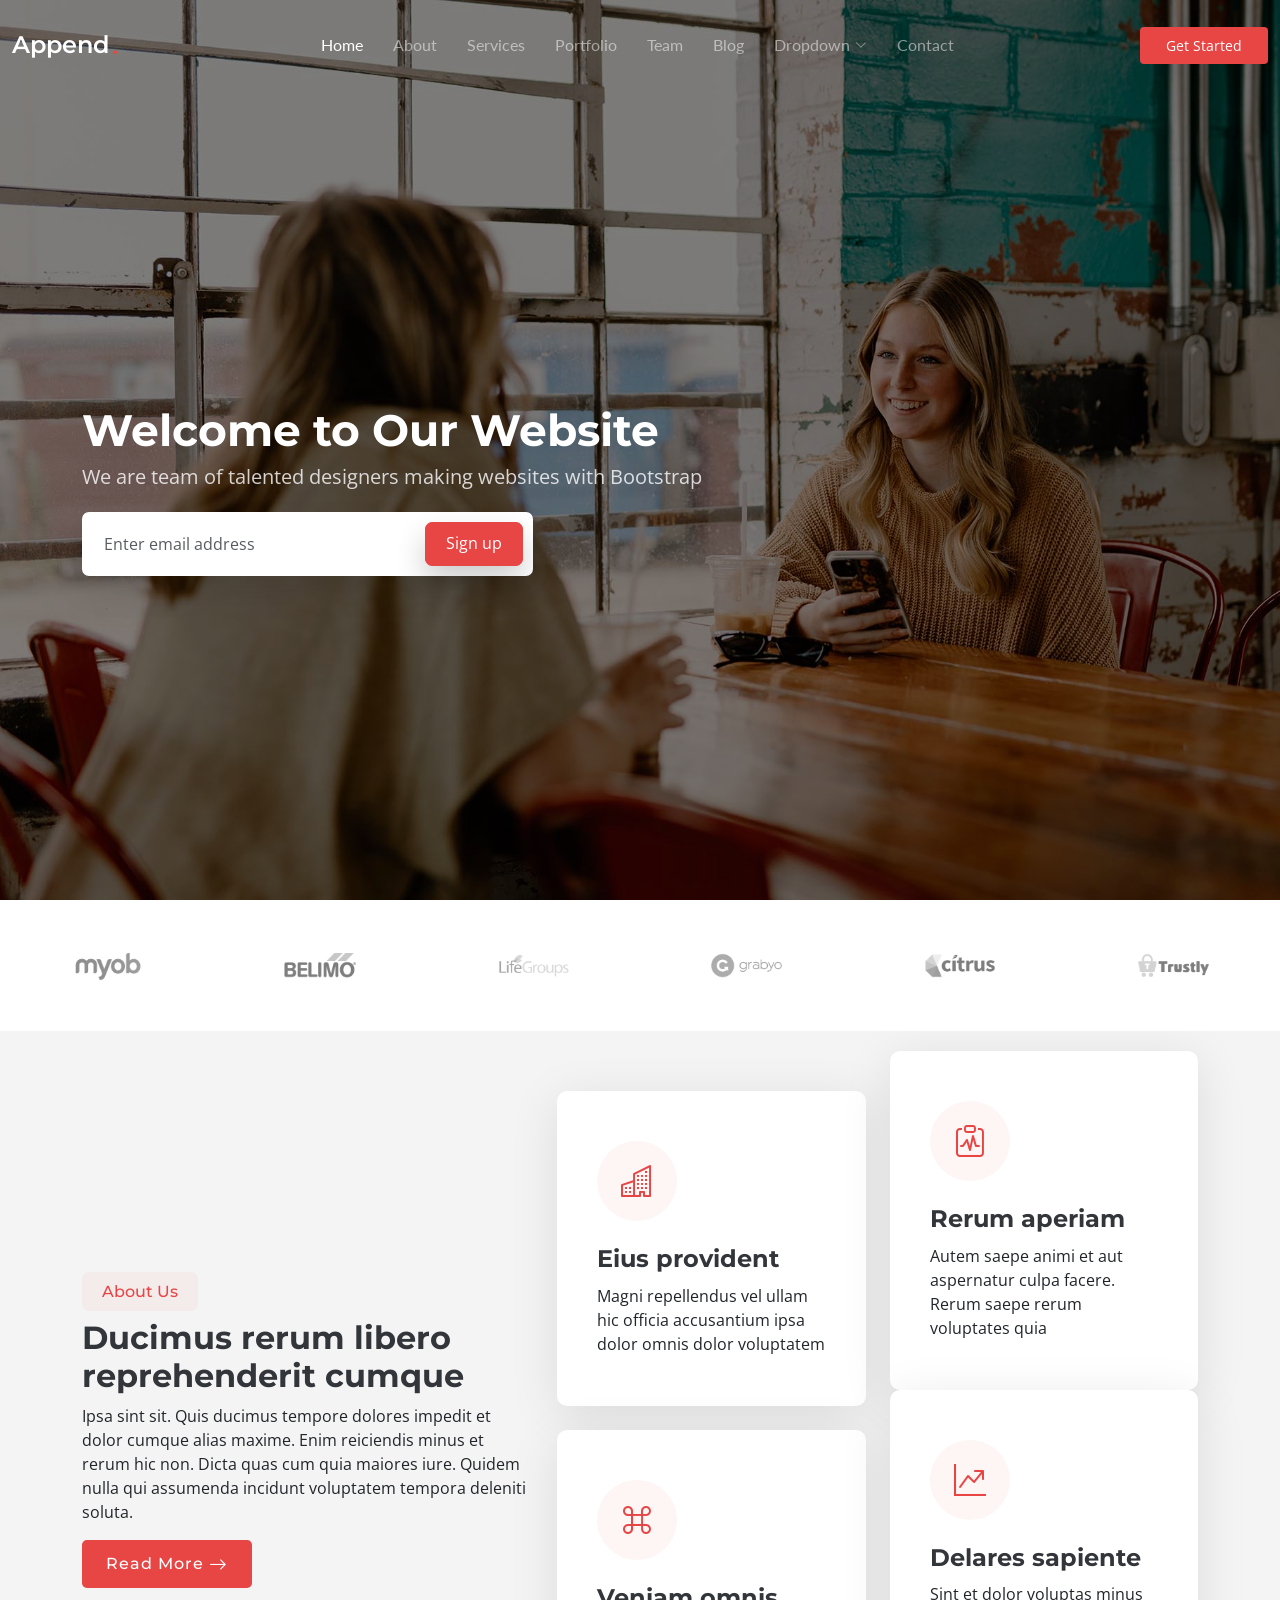
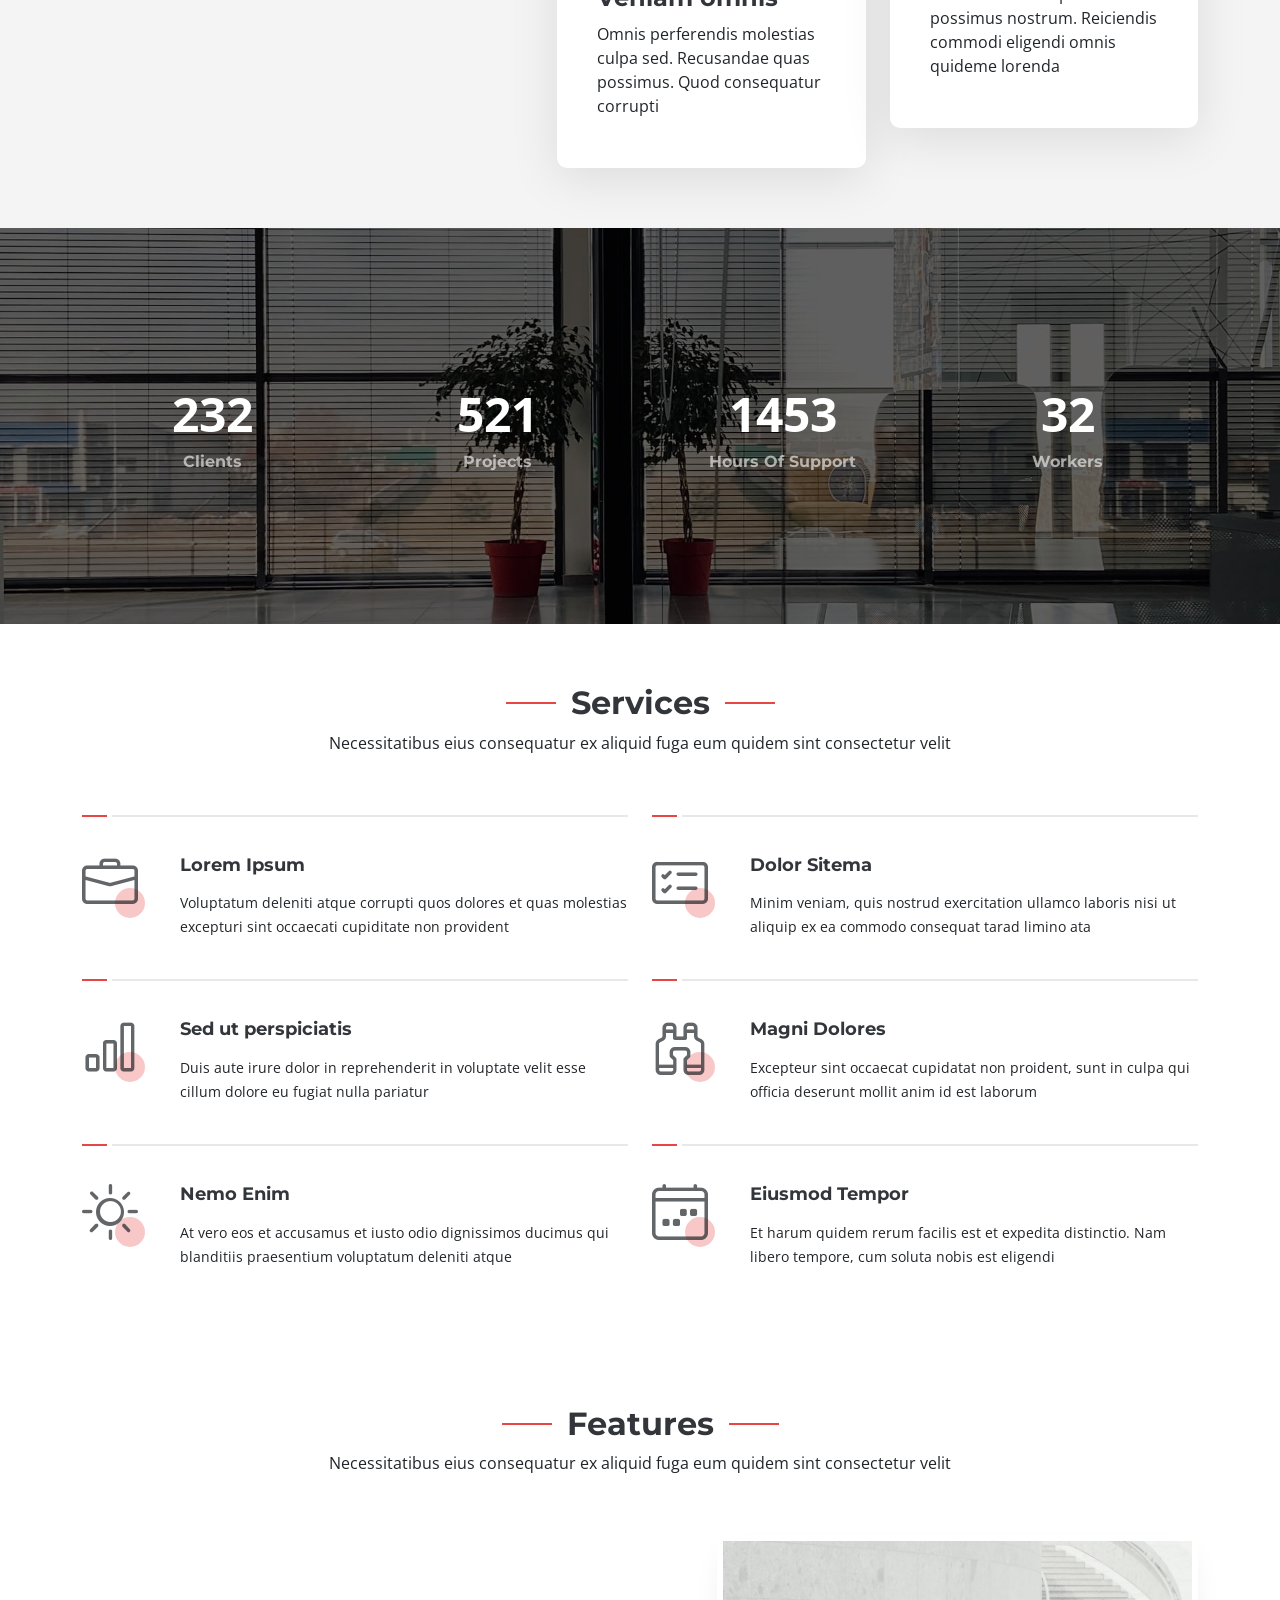
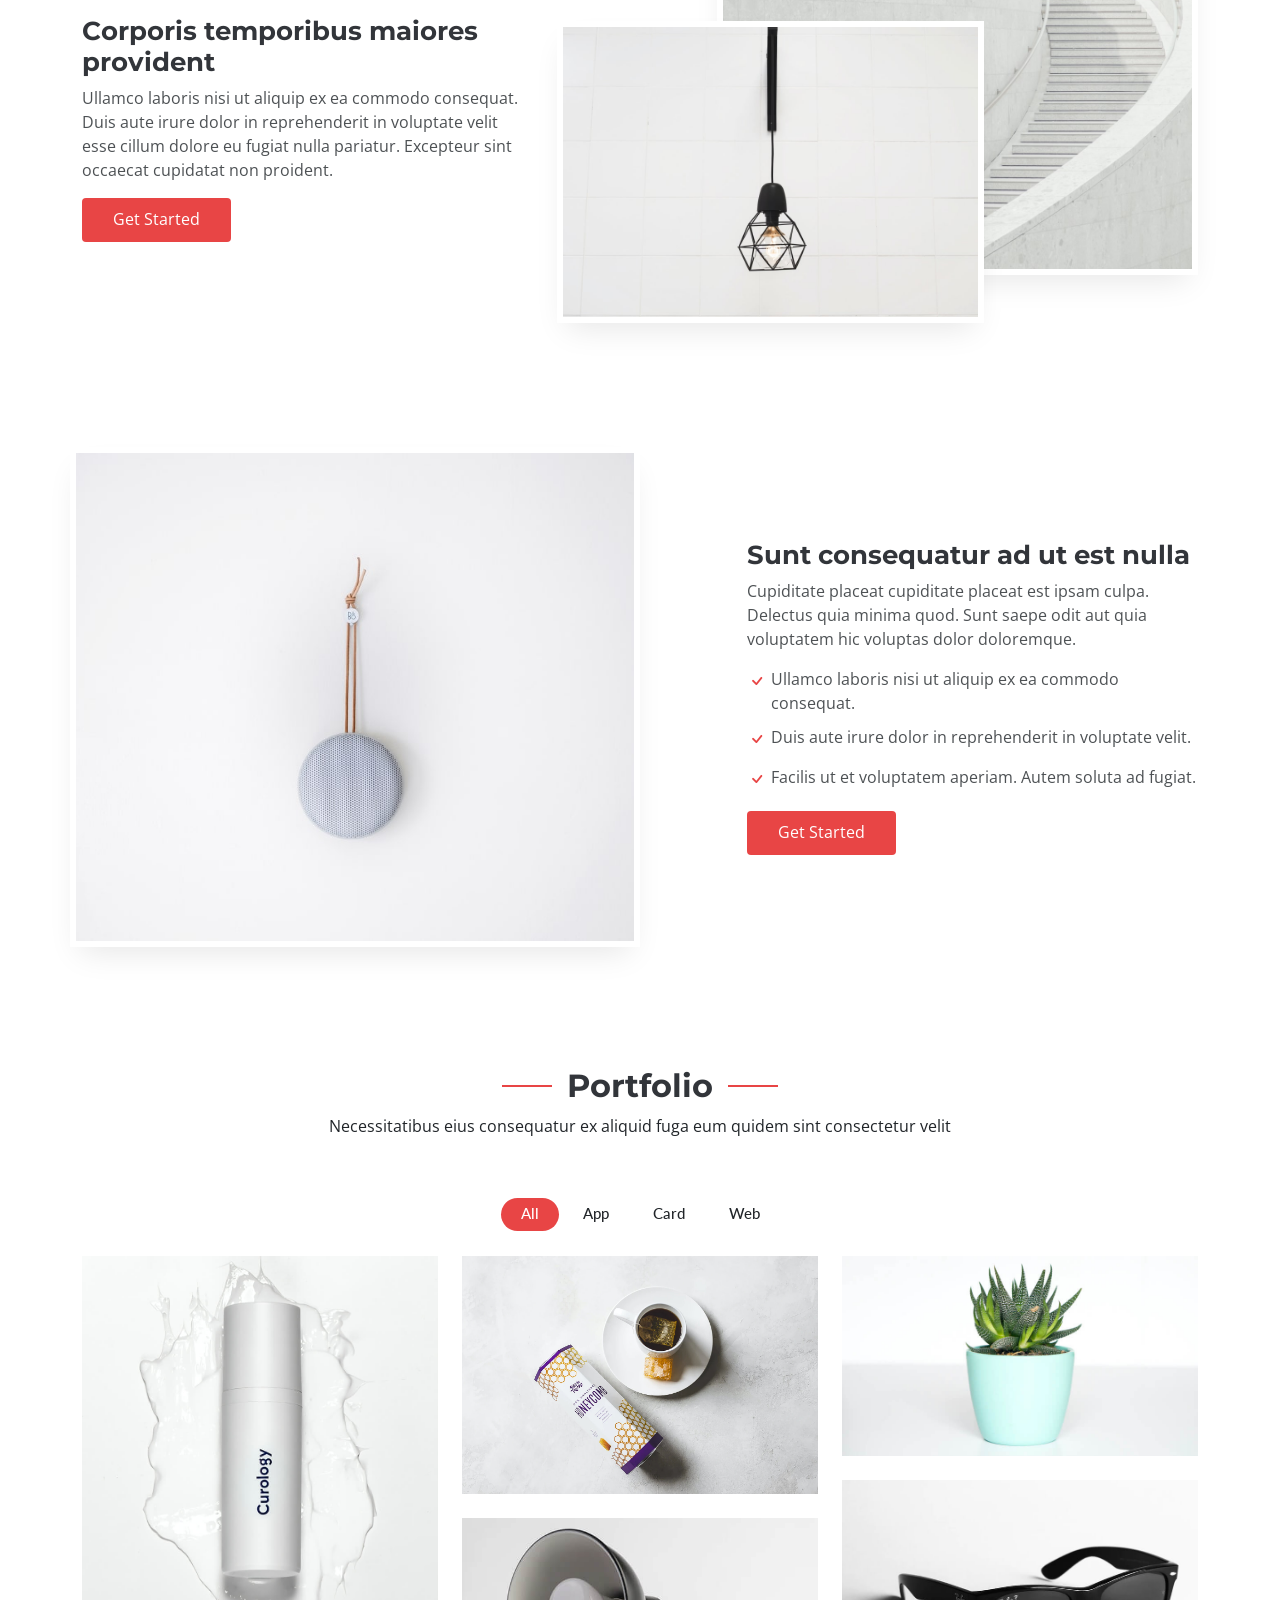
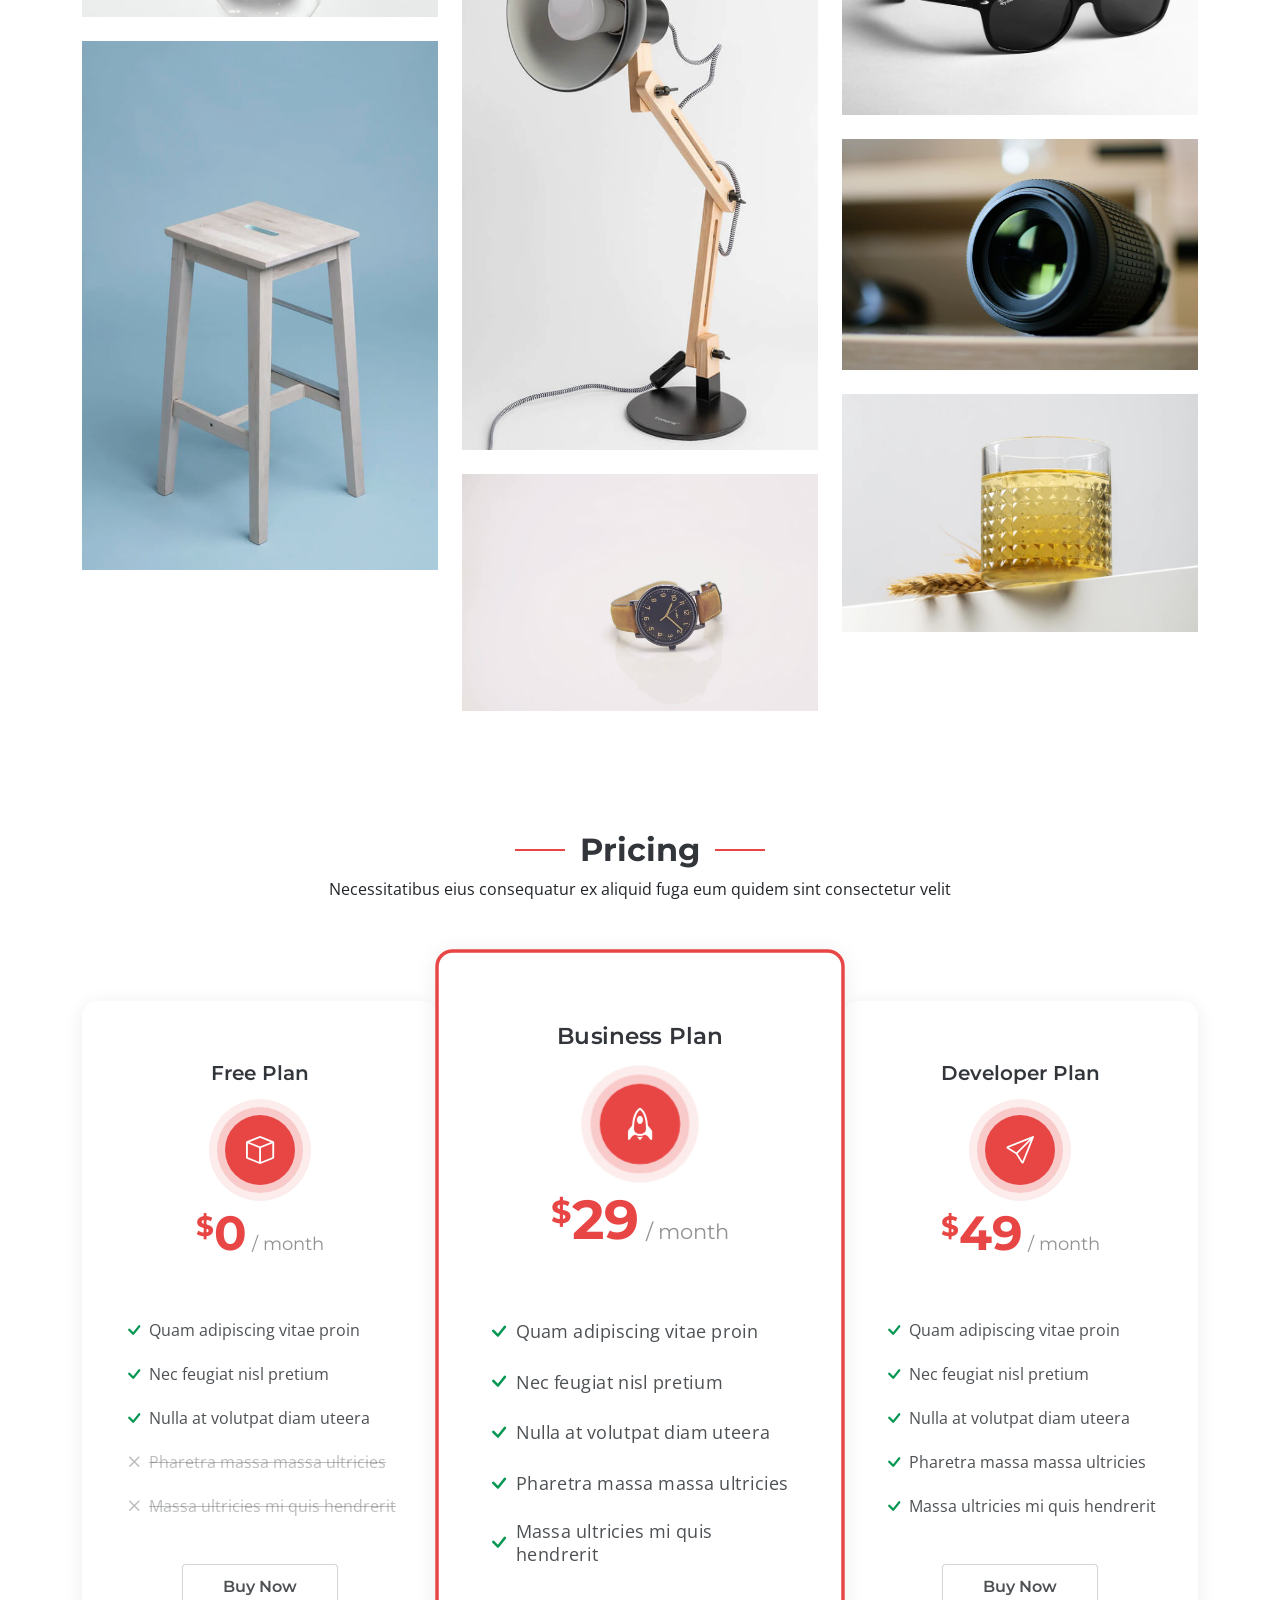
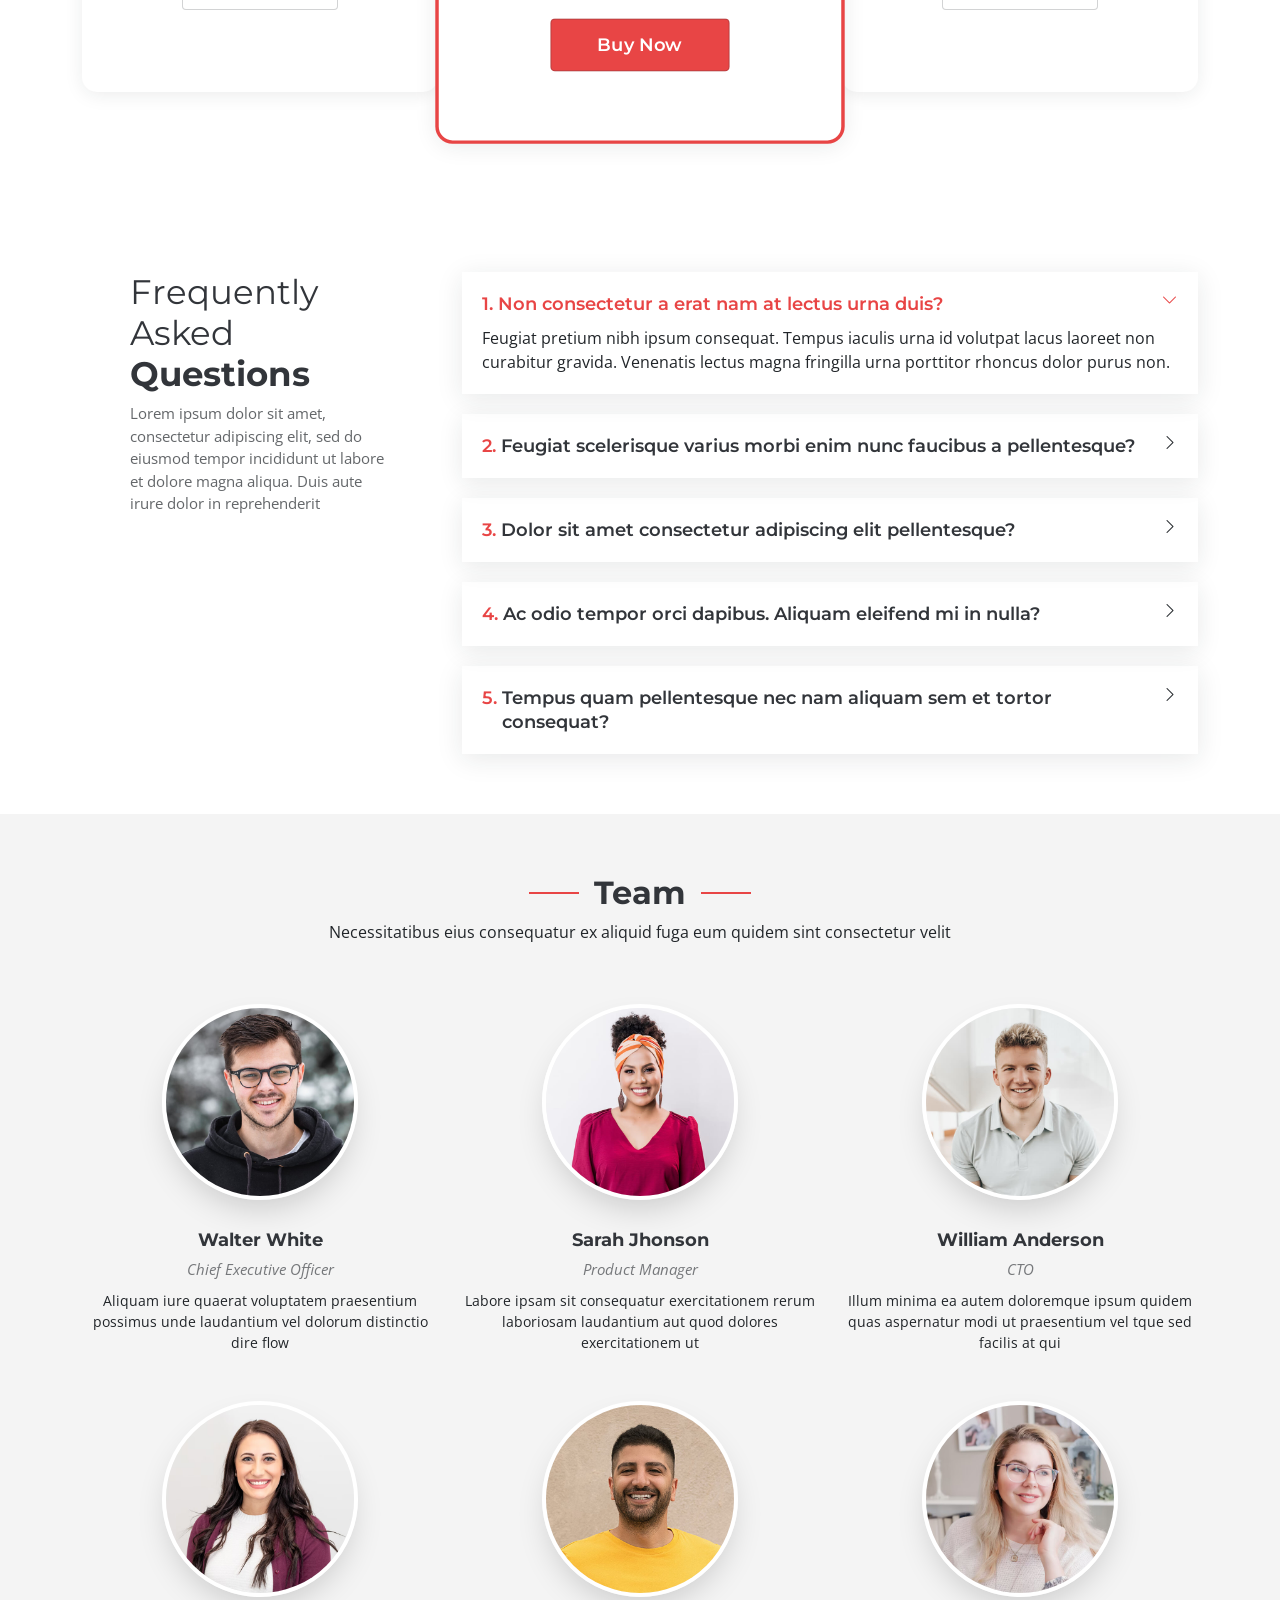
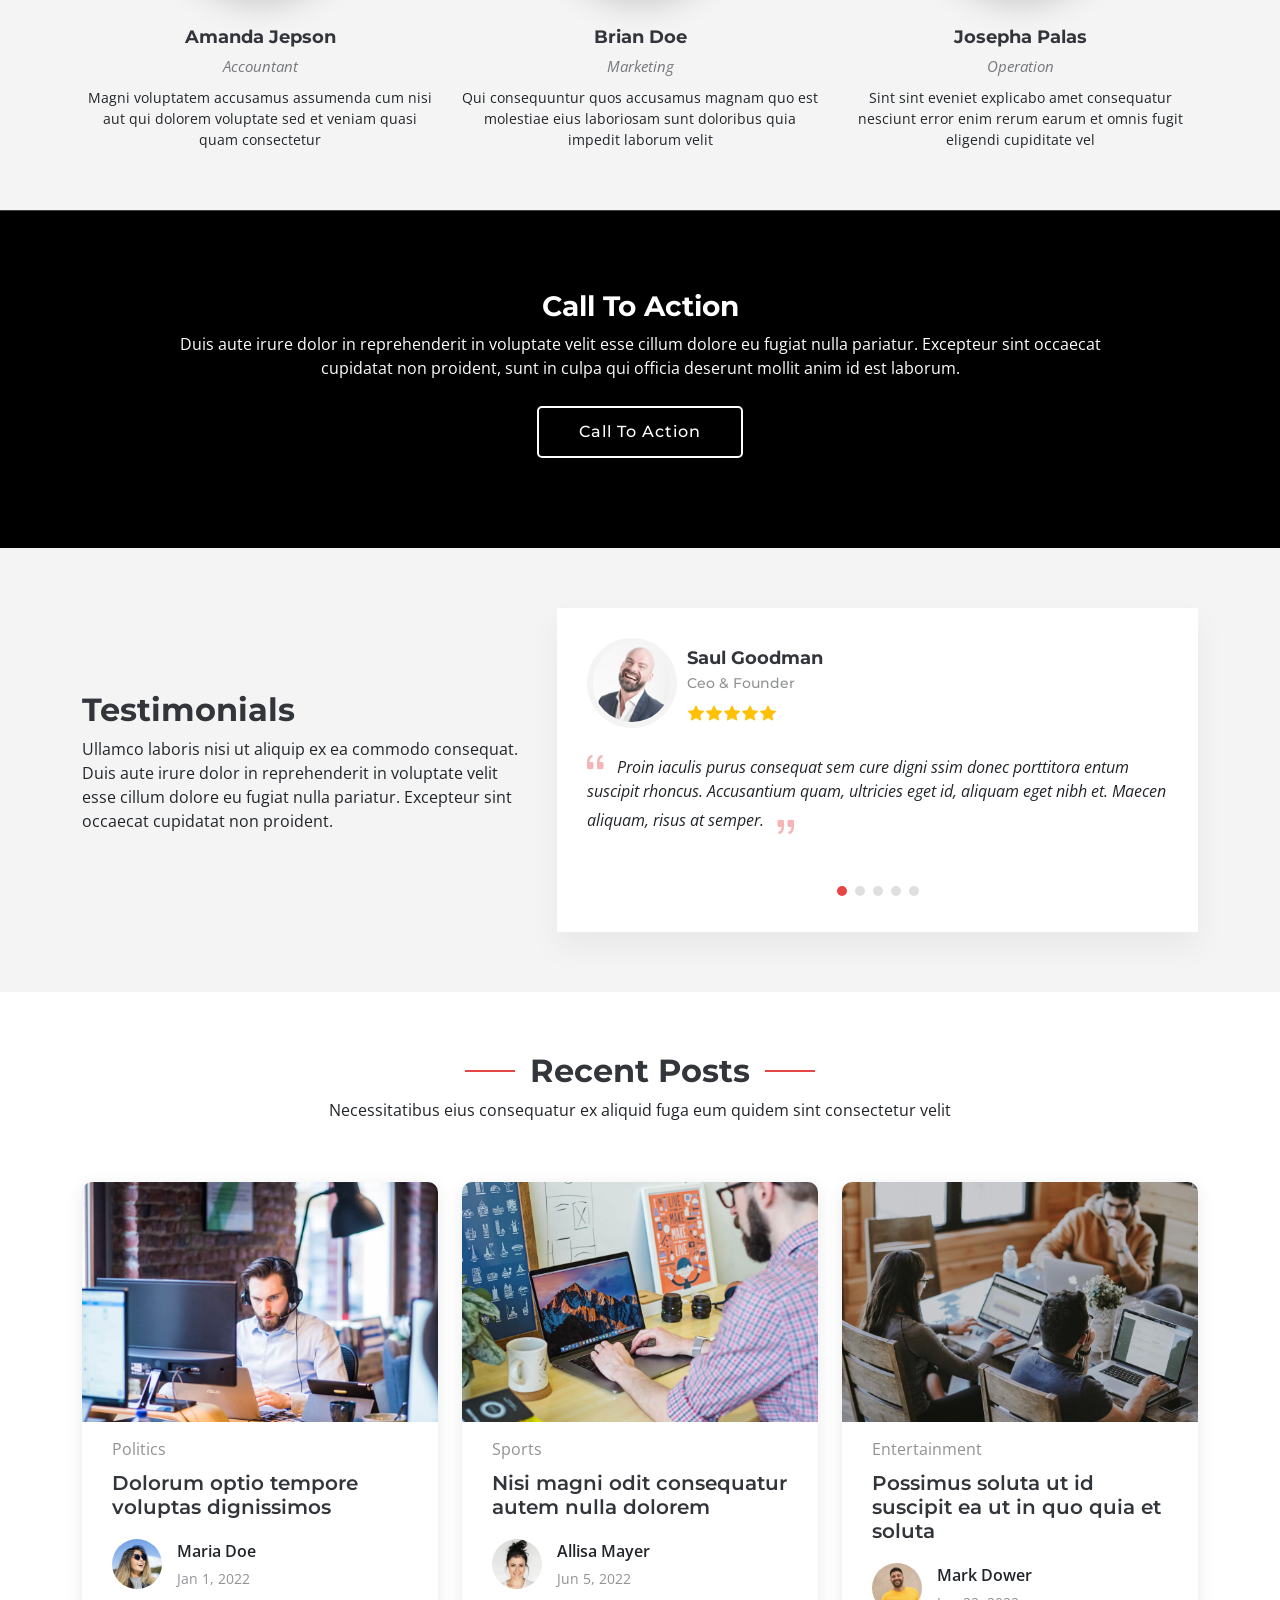
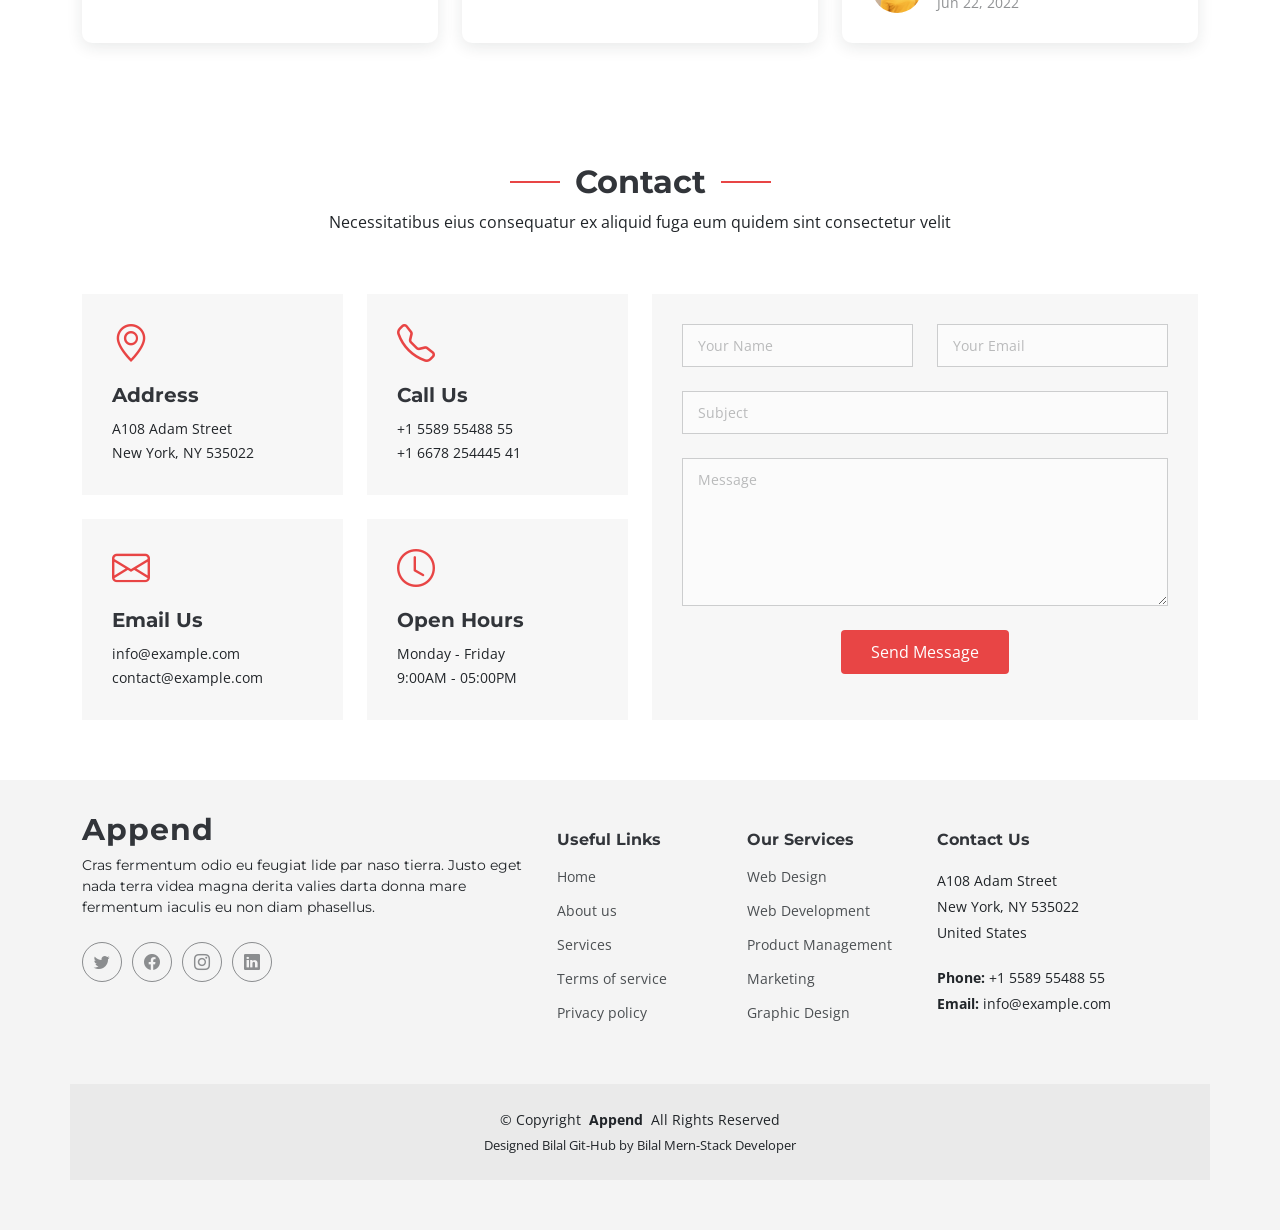
==== commit b48820f6: ""Welcome-to-Our-Website-HTML-CSS-JS"" ====
--- a/Append/index.html
+++ b/Append/index.html
@@ -5,7 +5,7 @@
   <meta charset="utf-8">
   <meta content="width=device-width, initial-scale=1.0" name="viewport">
 
-  <title>Home - Append Bootstrap Temlate</title>
+  <title>Bilal Web Developer</title>
   <meta content="" name="description">
   <meta content="" name="keywords">
 
@@ -1176,7 +1176,7 @@
         <!-- You can delete the links only if you've purchased the pro version. -->
         <!-- Licensing information: https://bootstrapmade.com/license/ -->
         <!-- Purchase the pro version with working PHP/AJAX contact form: [buy-url] -->
-        Designed by <a href="https://bootstrapmade.com/">BootstrapMade</a>
+        Designed  Bilal Git-Hub by Bilal Mern-Stack Developer </a>
       </div>
     </div>
 
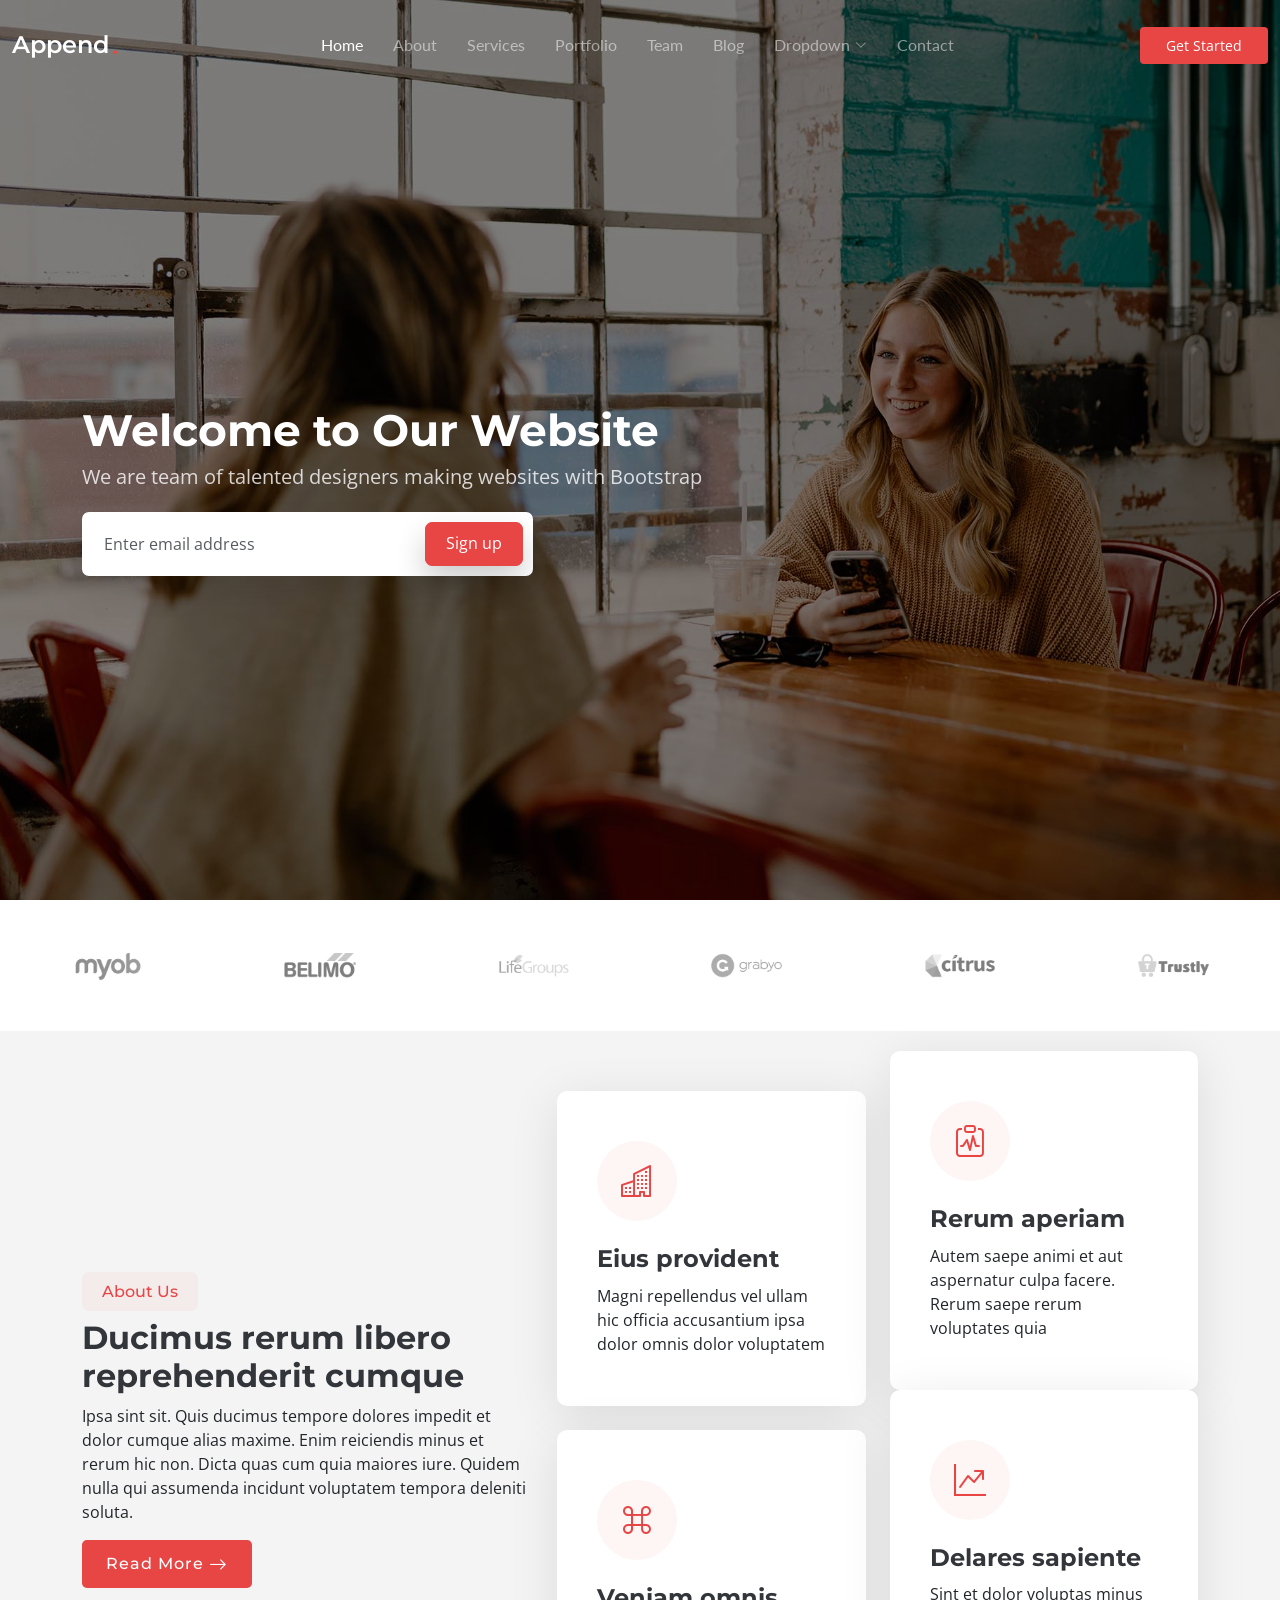
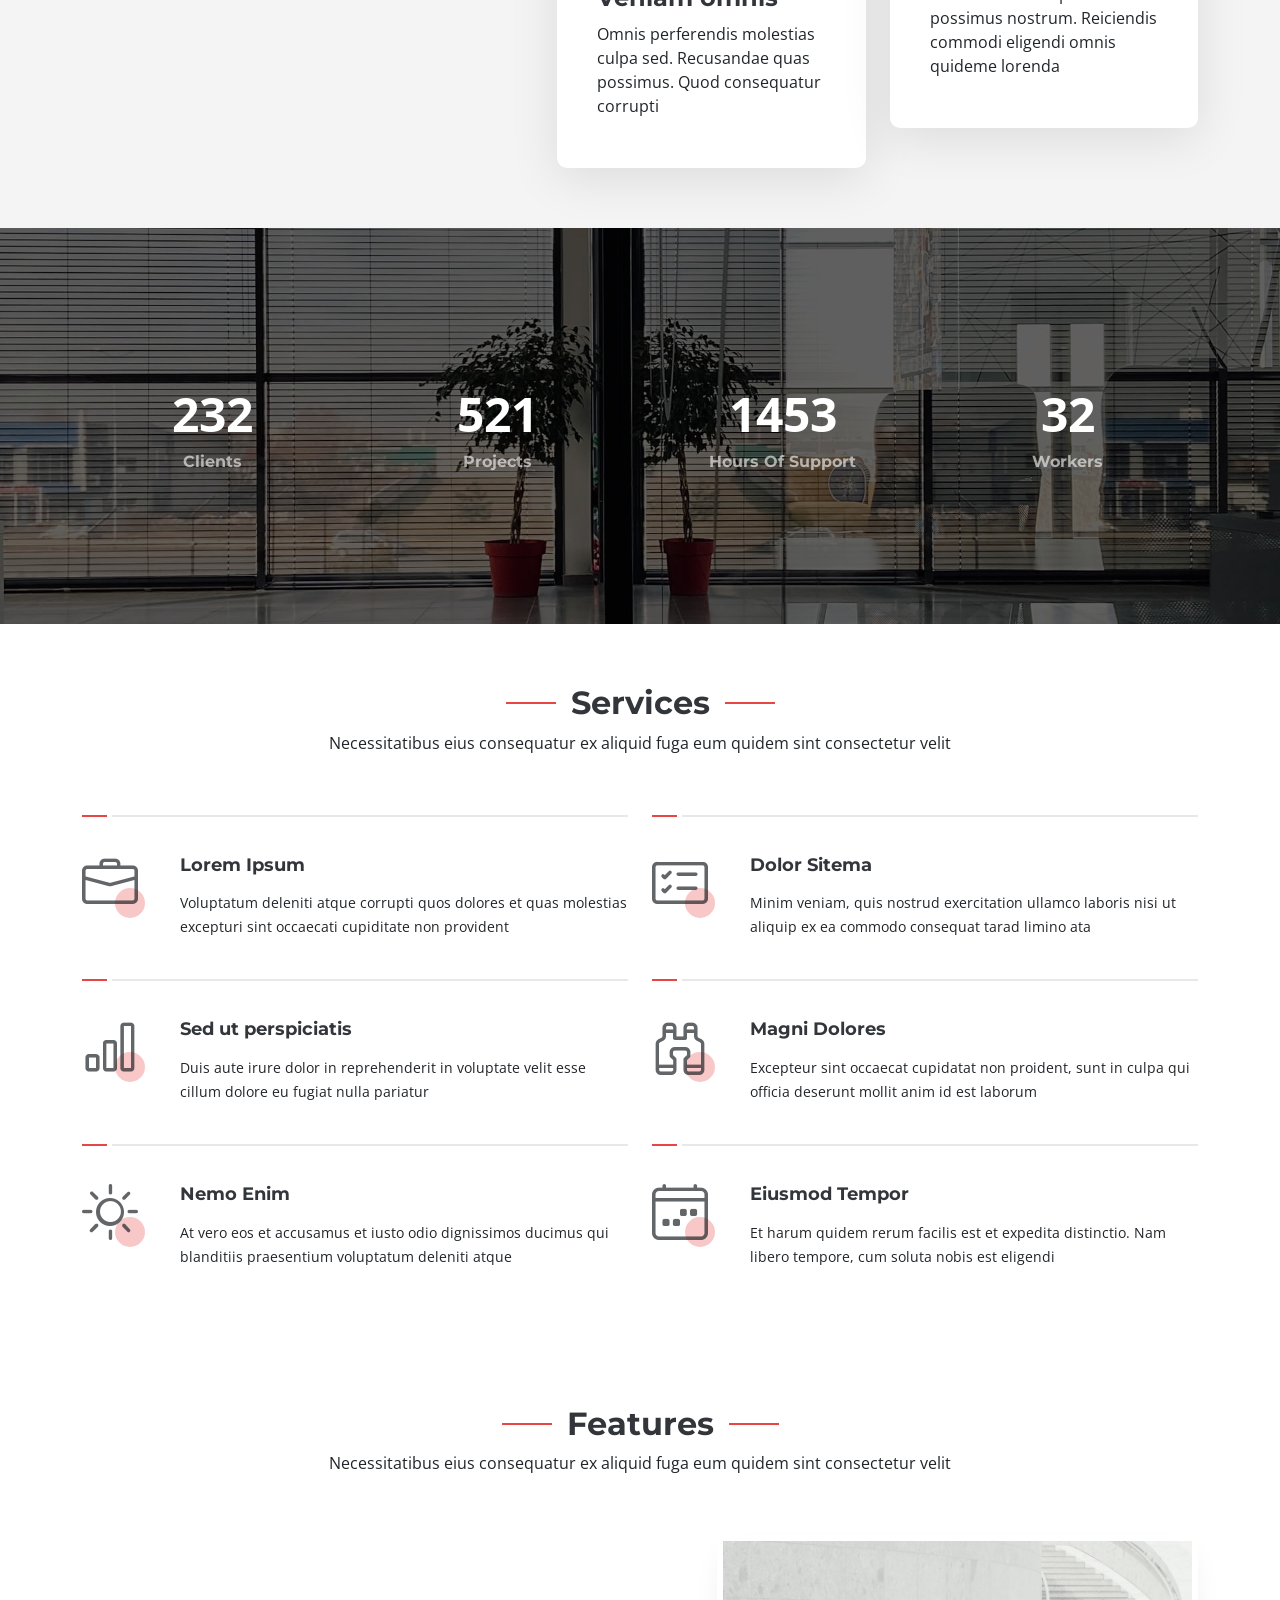
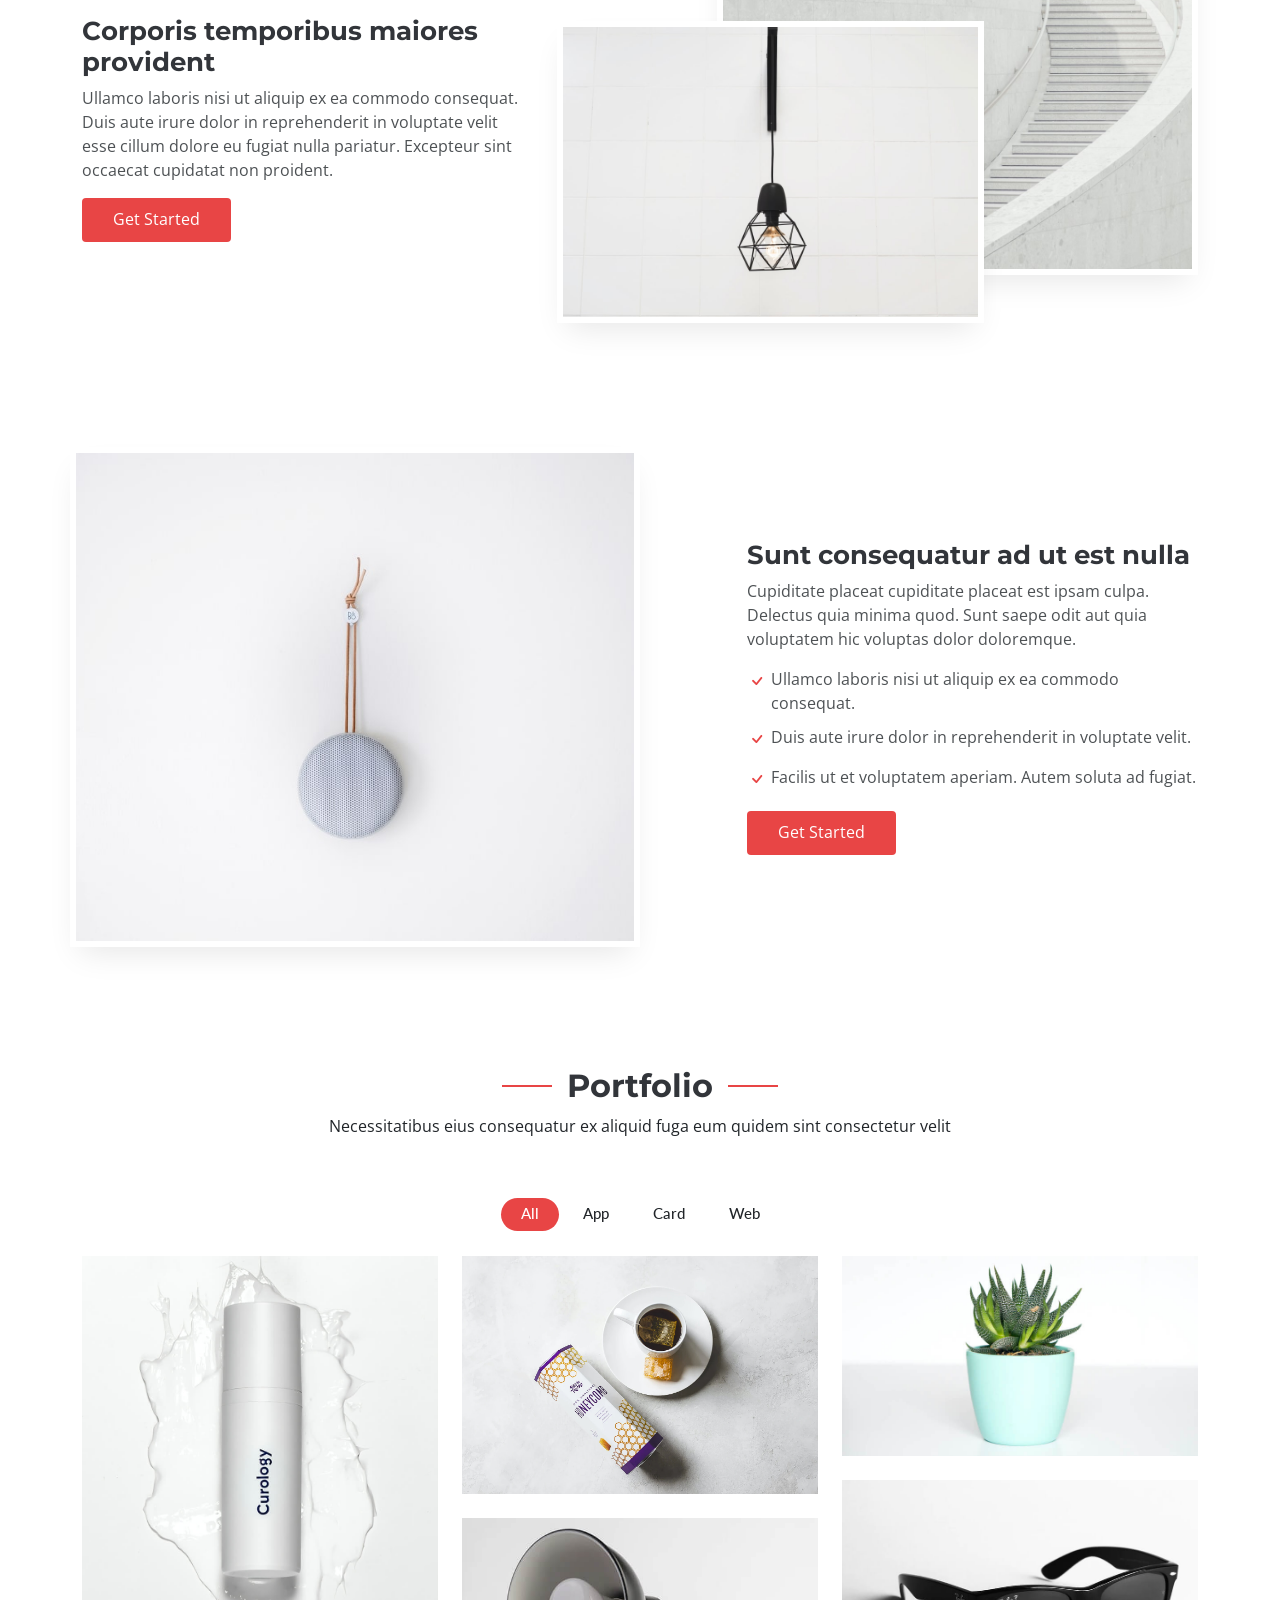
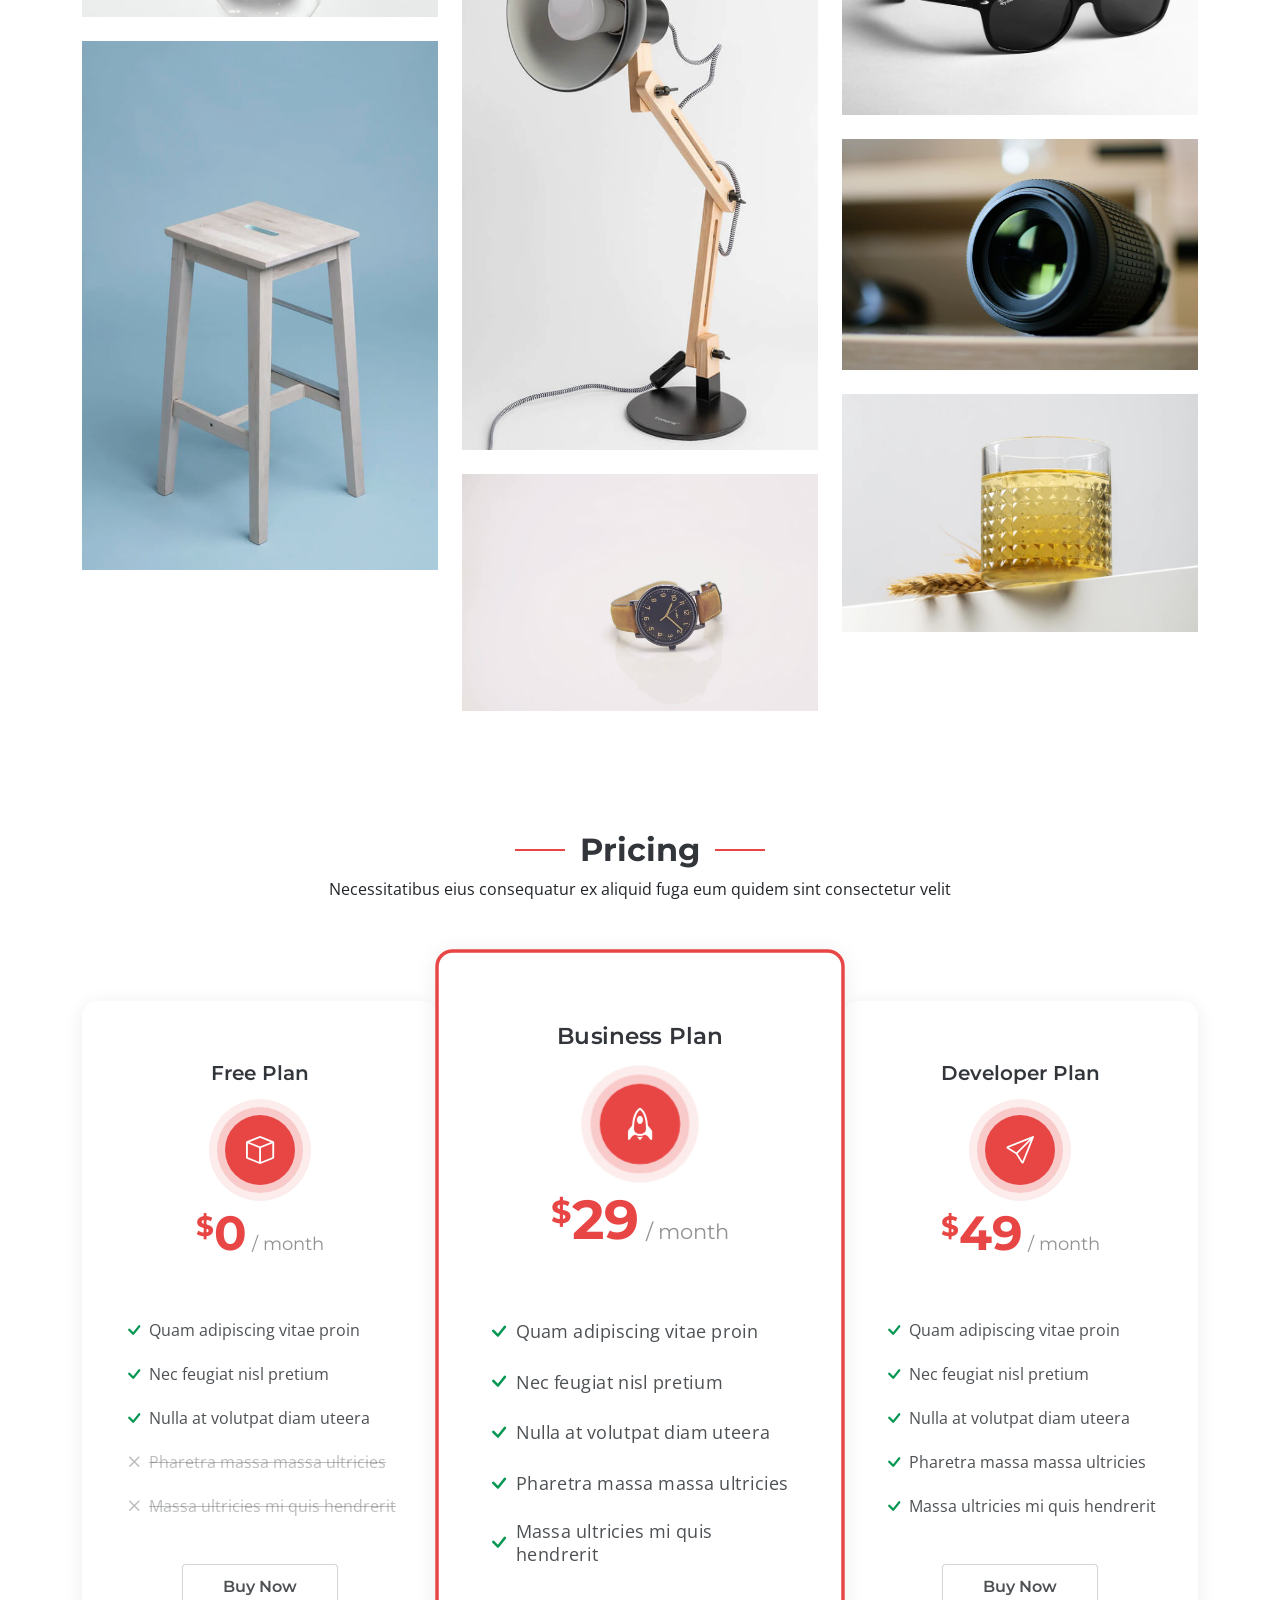
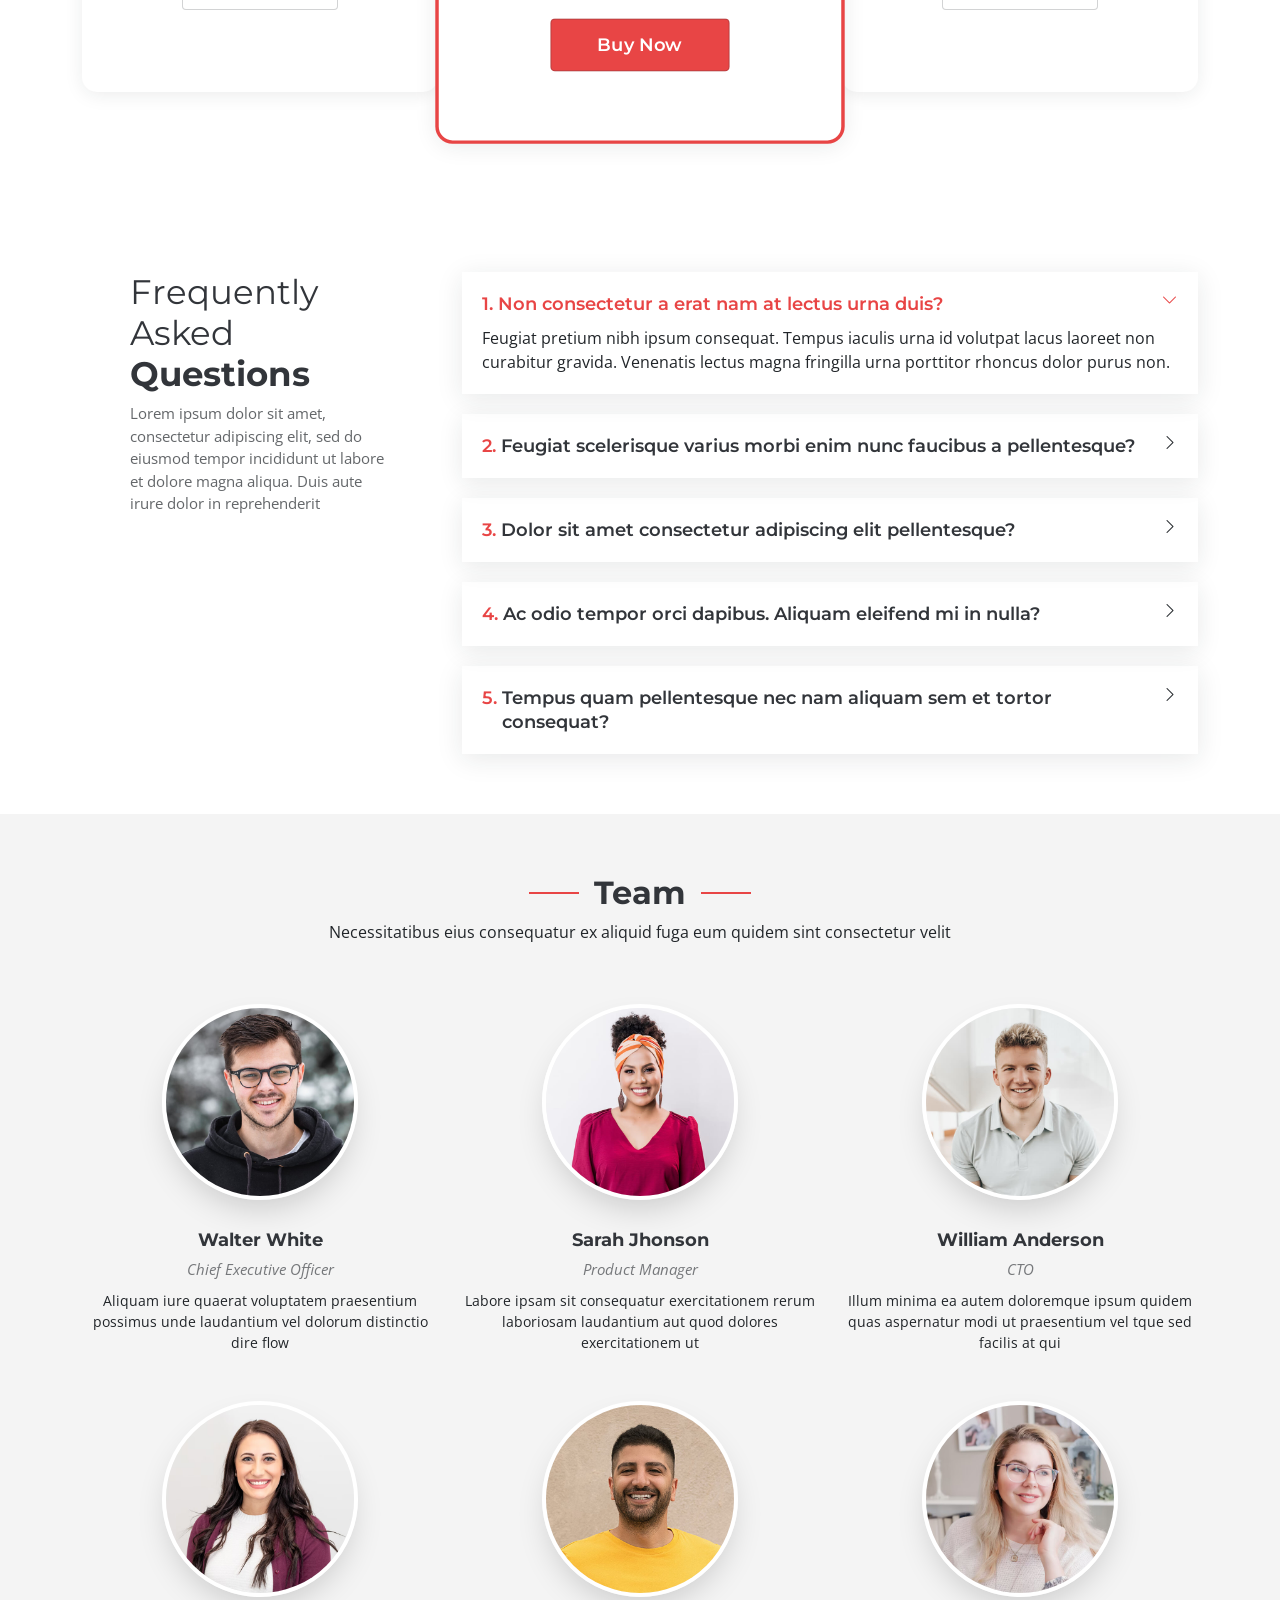
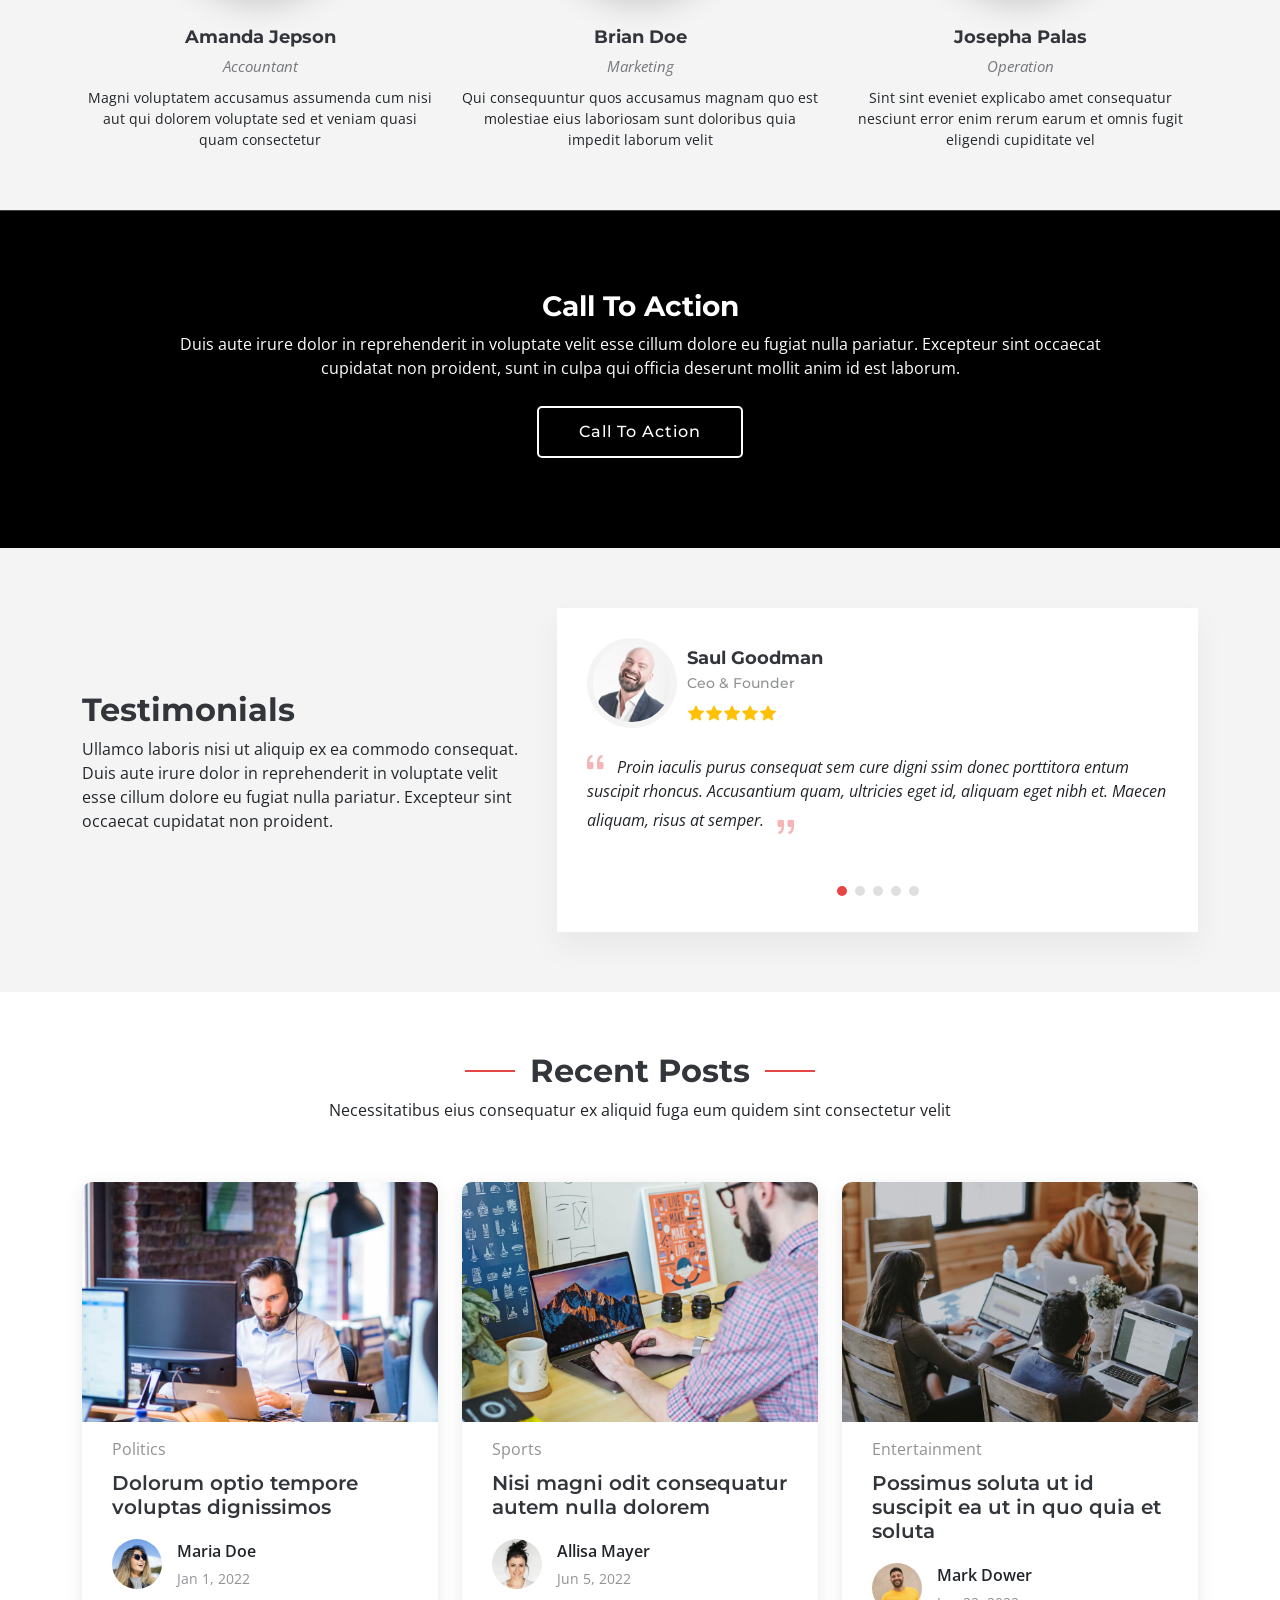
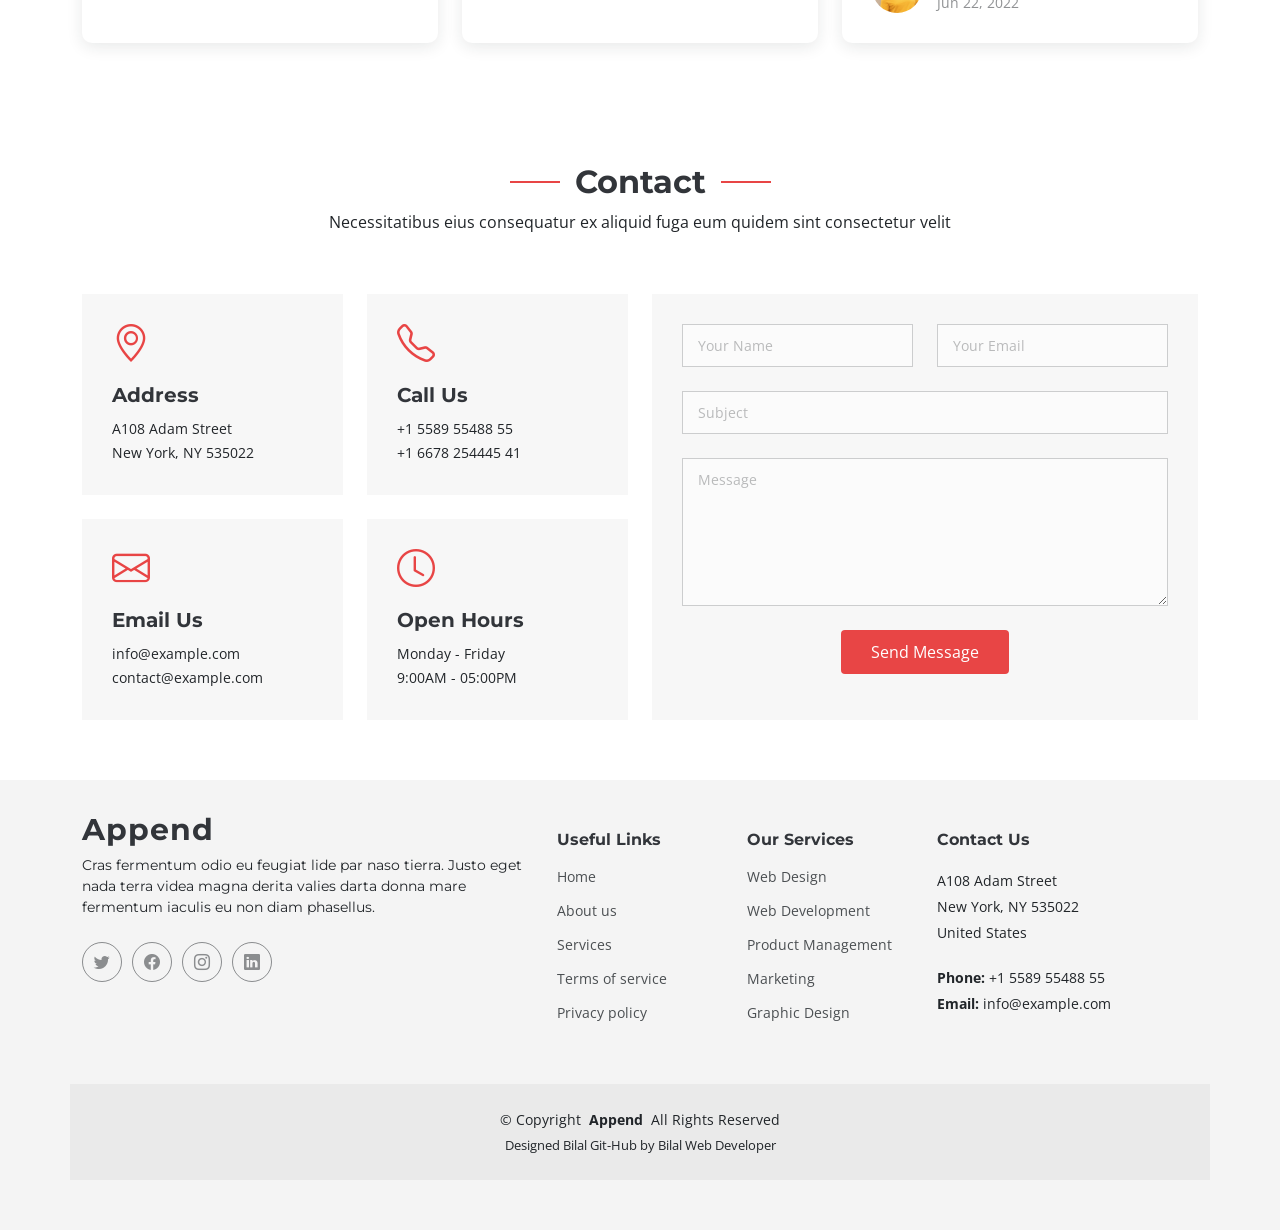
==== commit 4ad7c7c6: "halo" ====
--- a/Append/index.html
+++ b/Append/index.html
@@ -1176,7 +1176,7 @@
         <!-- You can delete the links only if you've purchased the pro version. -->
         <!-- Licensing information: https://bootstrapmade.com/license/ -->
         <!-- Purchase the pro version with working PHP/AJAX contact form: [buy-url] -->
-        Designed  Bilal Git-Hub by Bilal Mern-Stack Developer </a>
+        <a>Designed  Bilal Git-Hub by Bilal Web Developer</a>
       </div>
     </div>
 
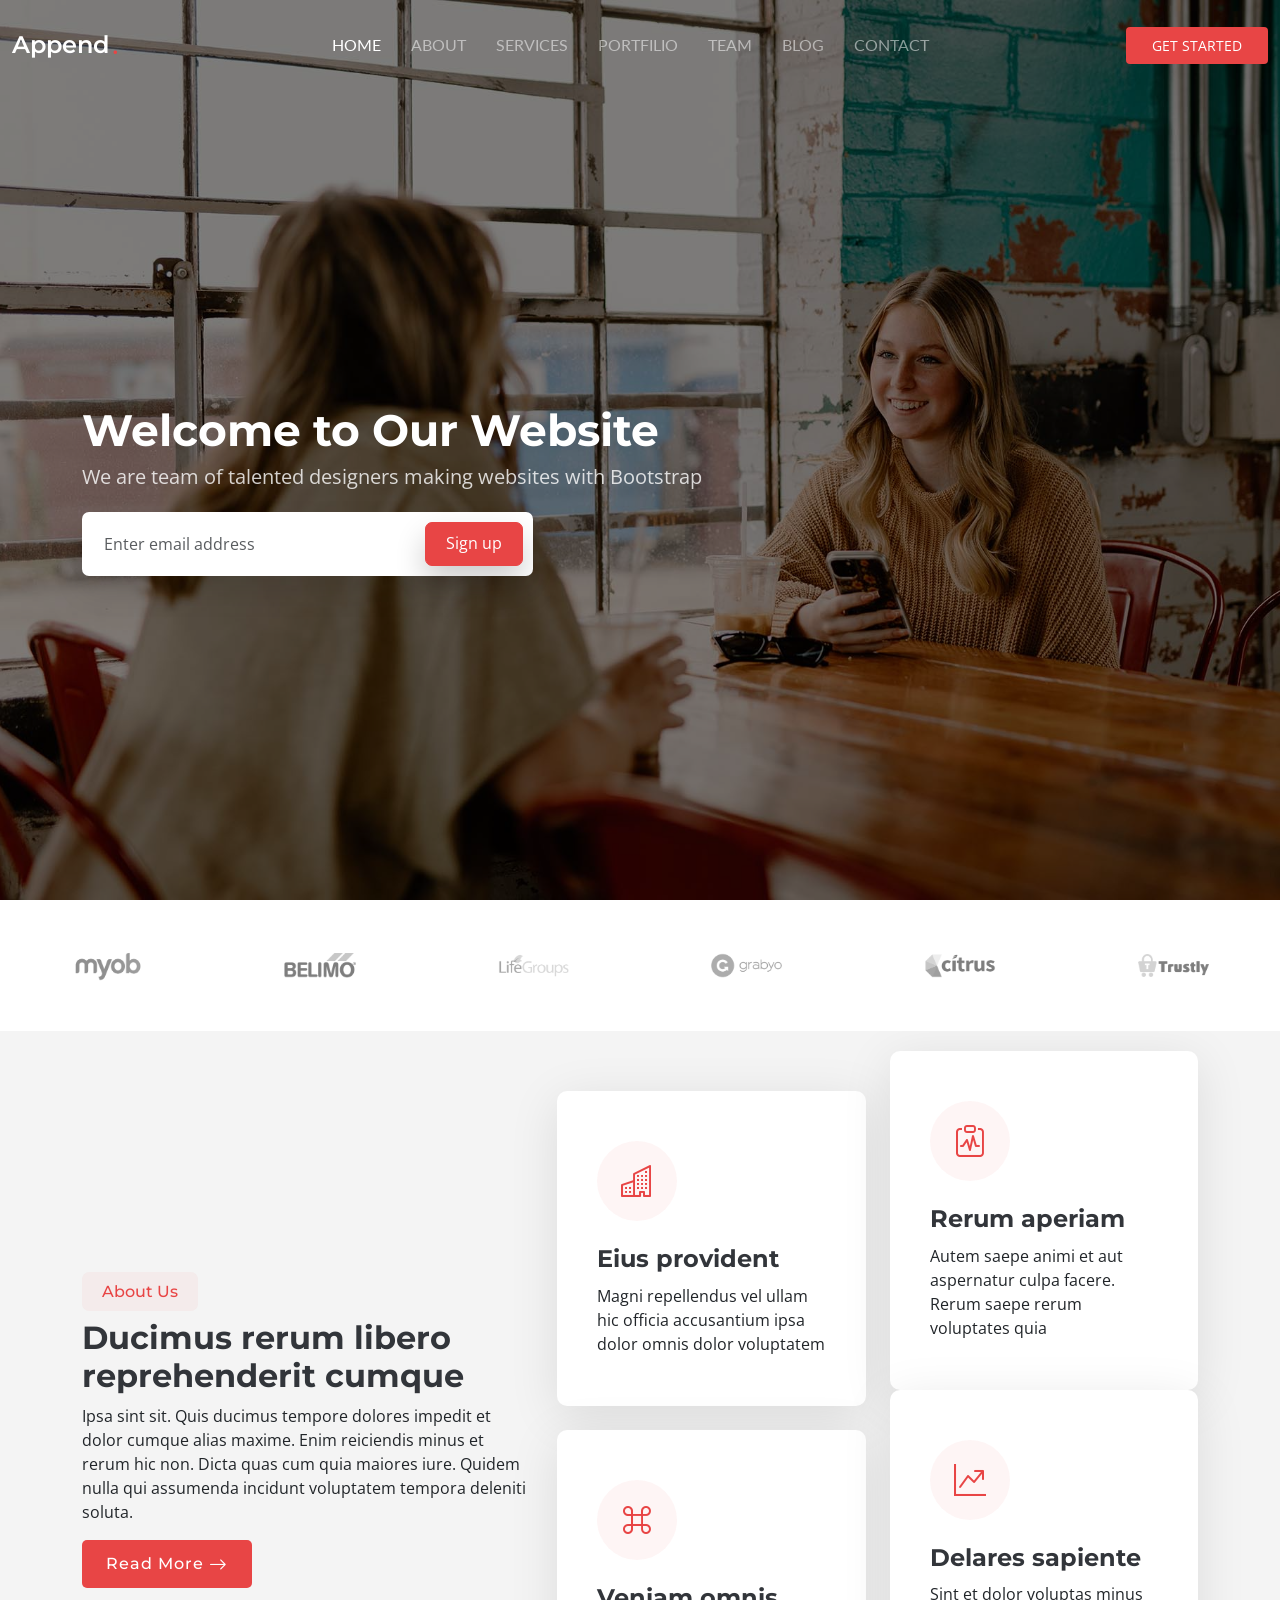
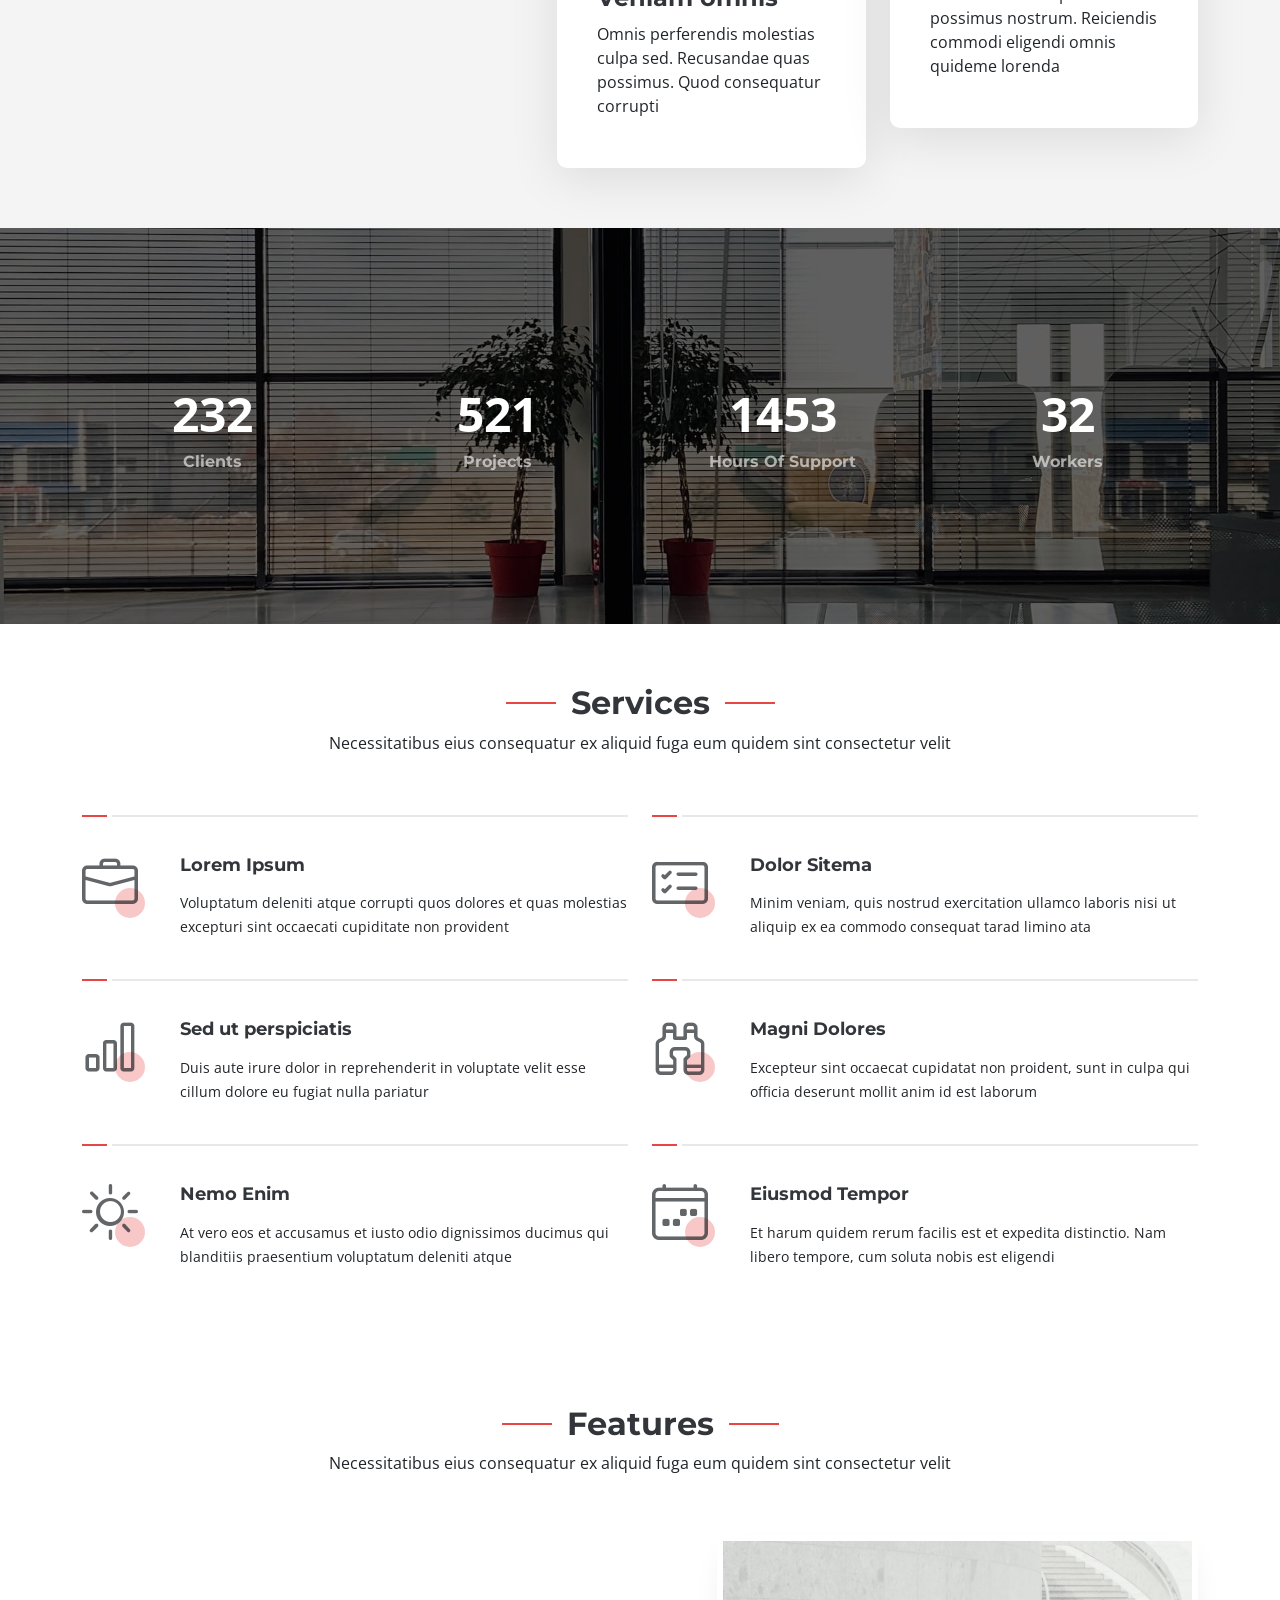
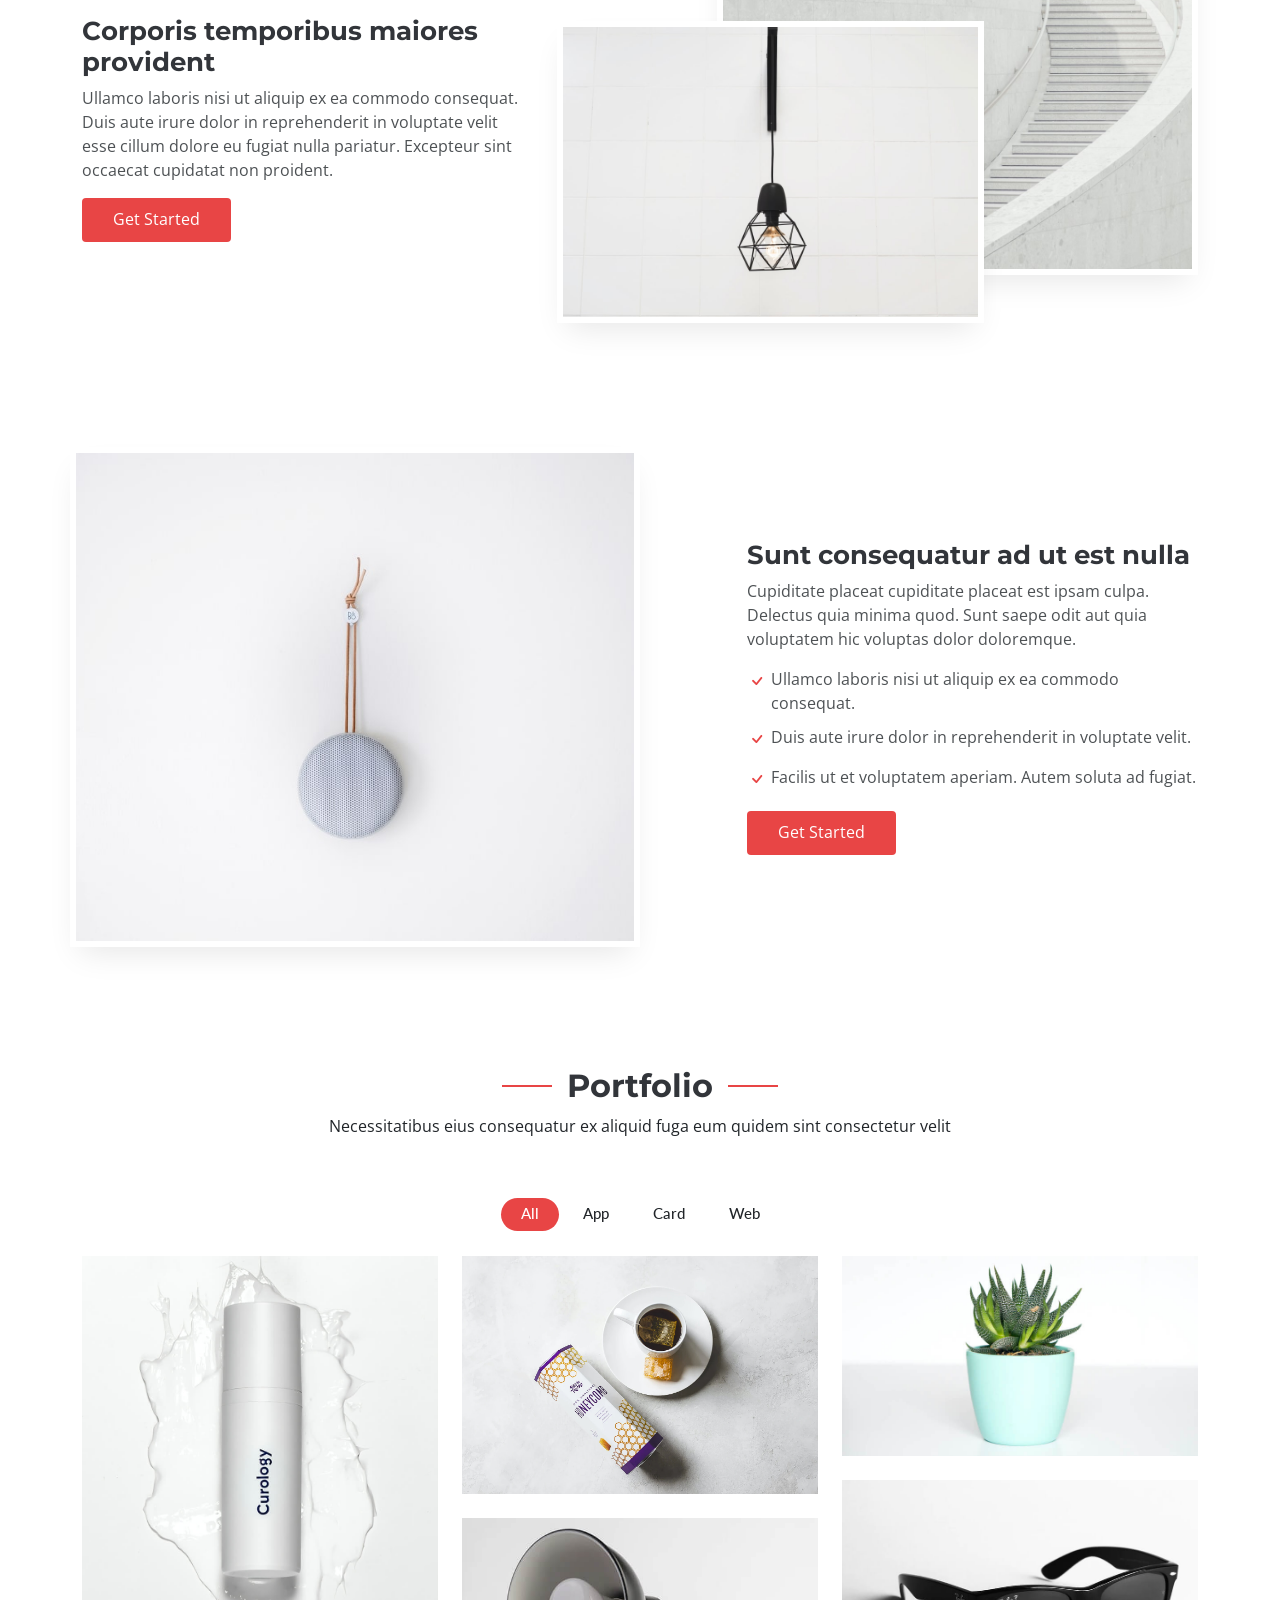
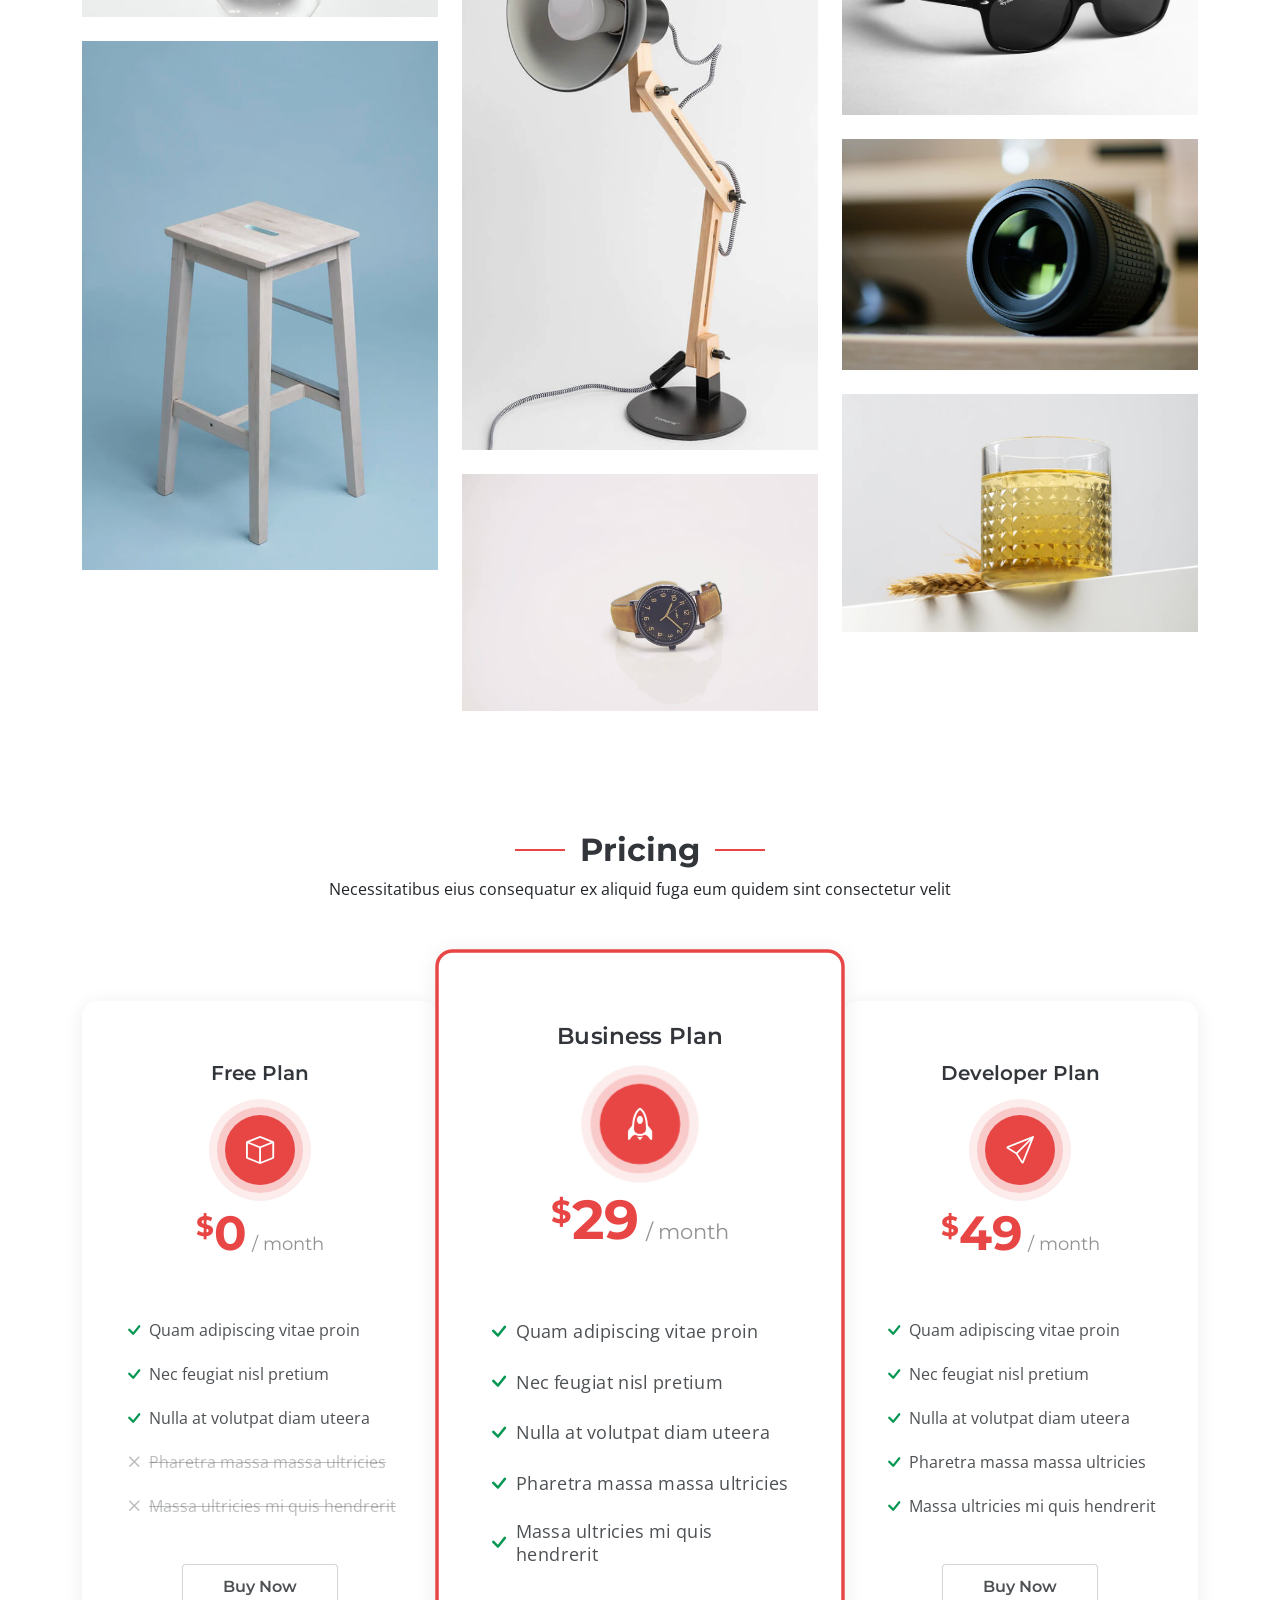
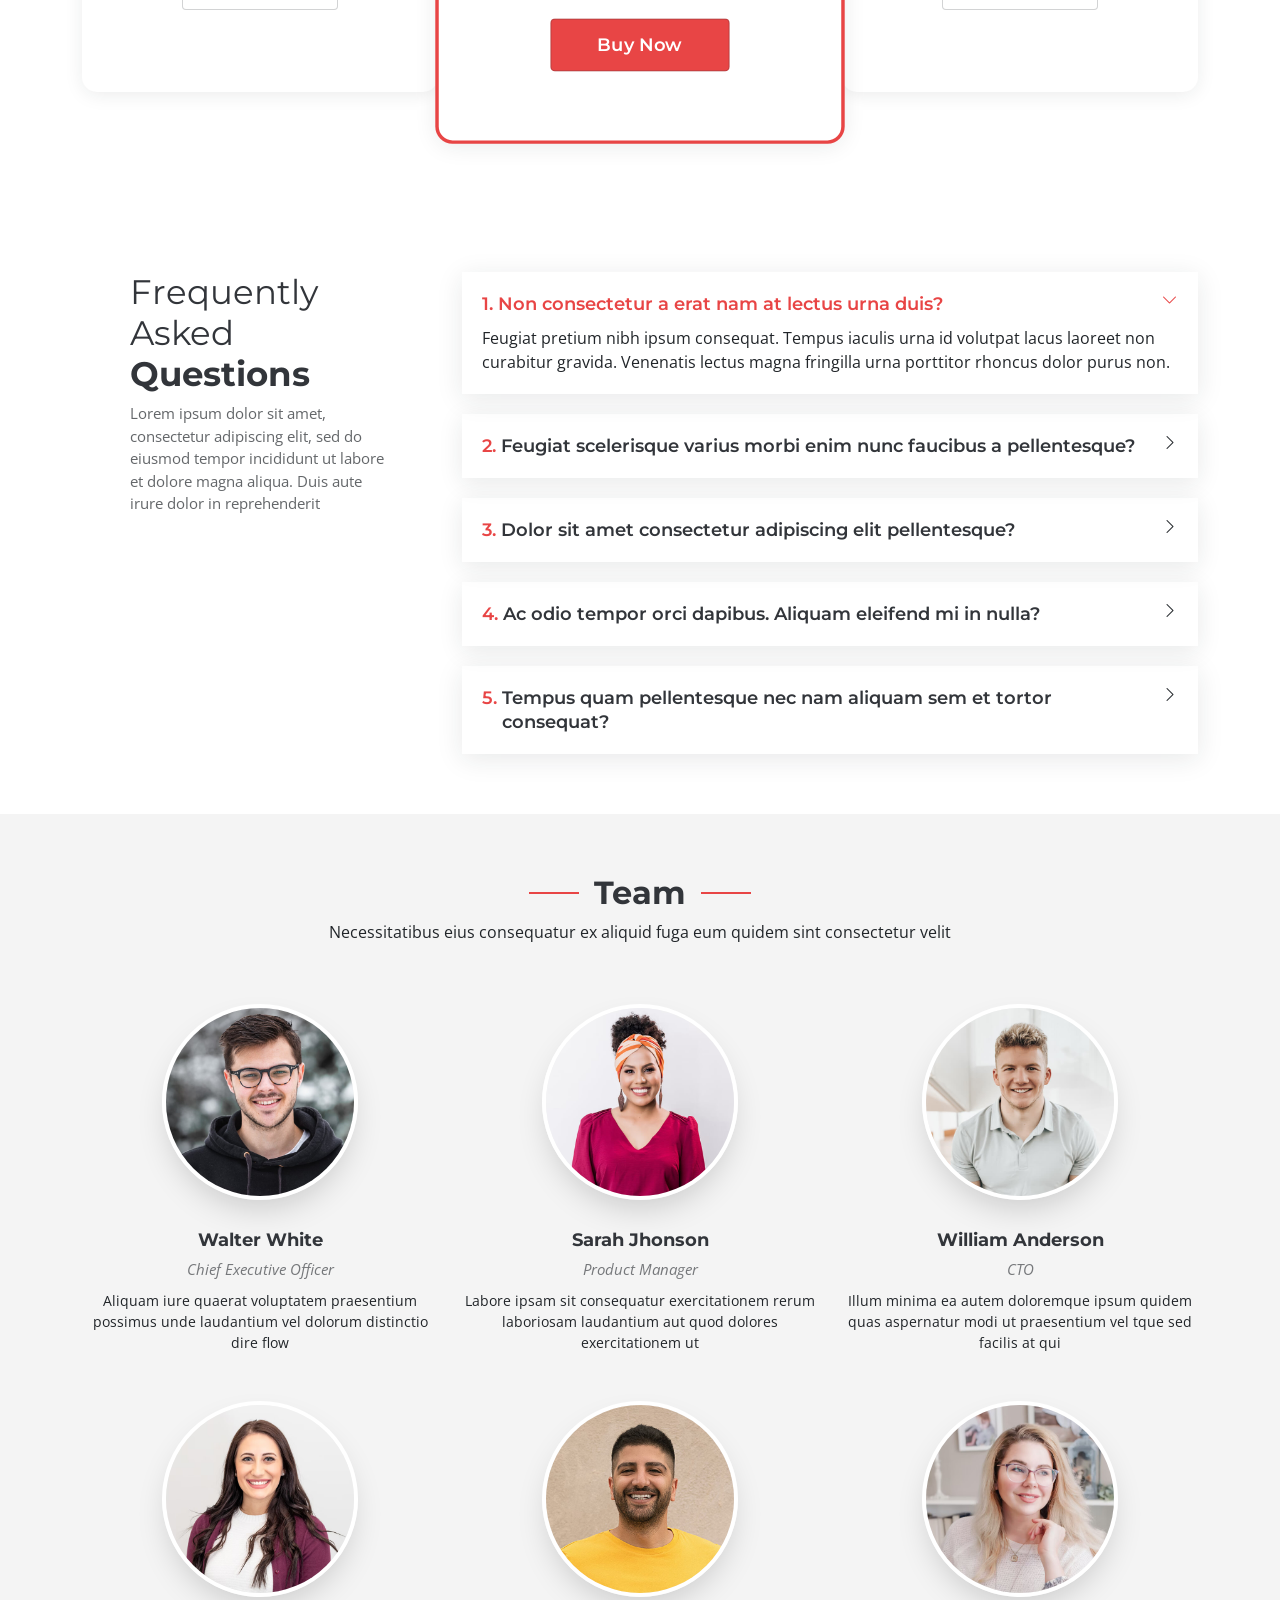
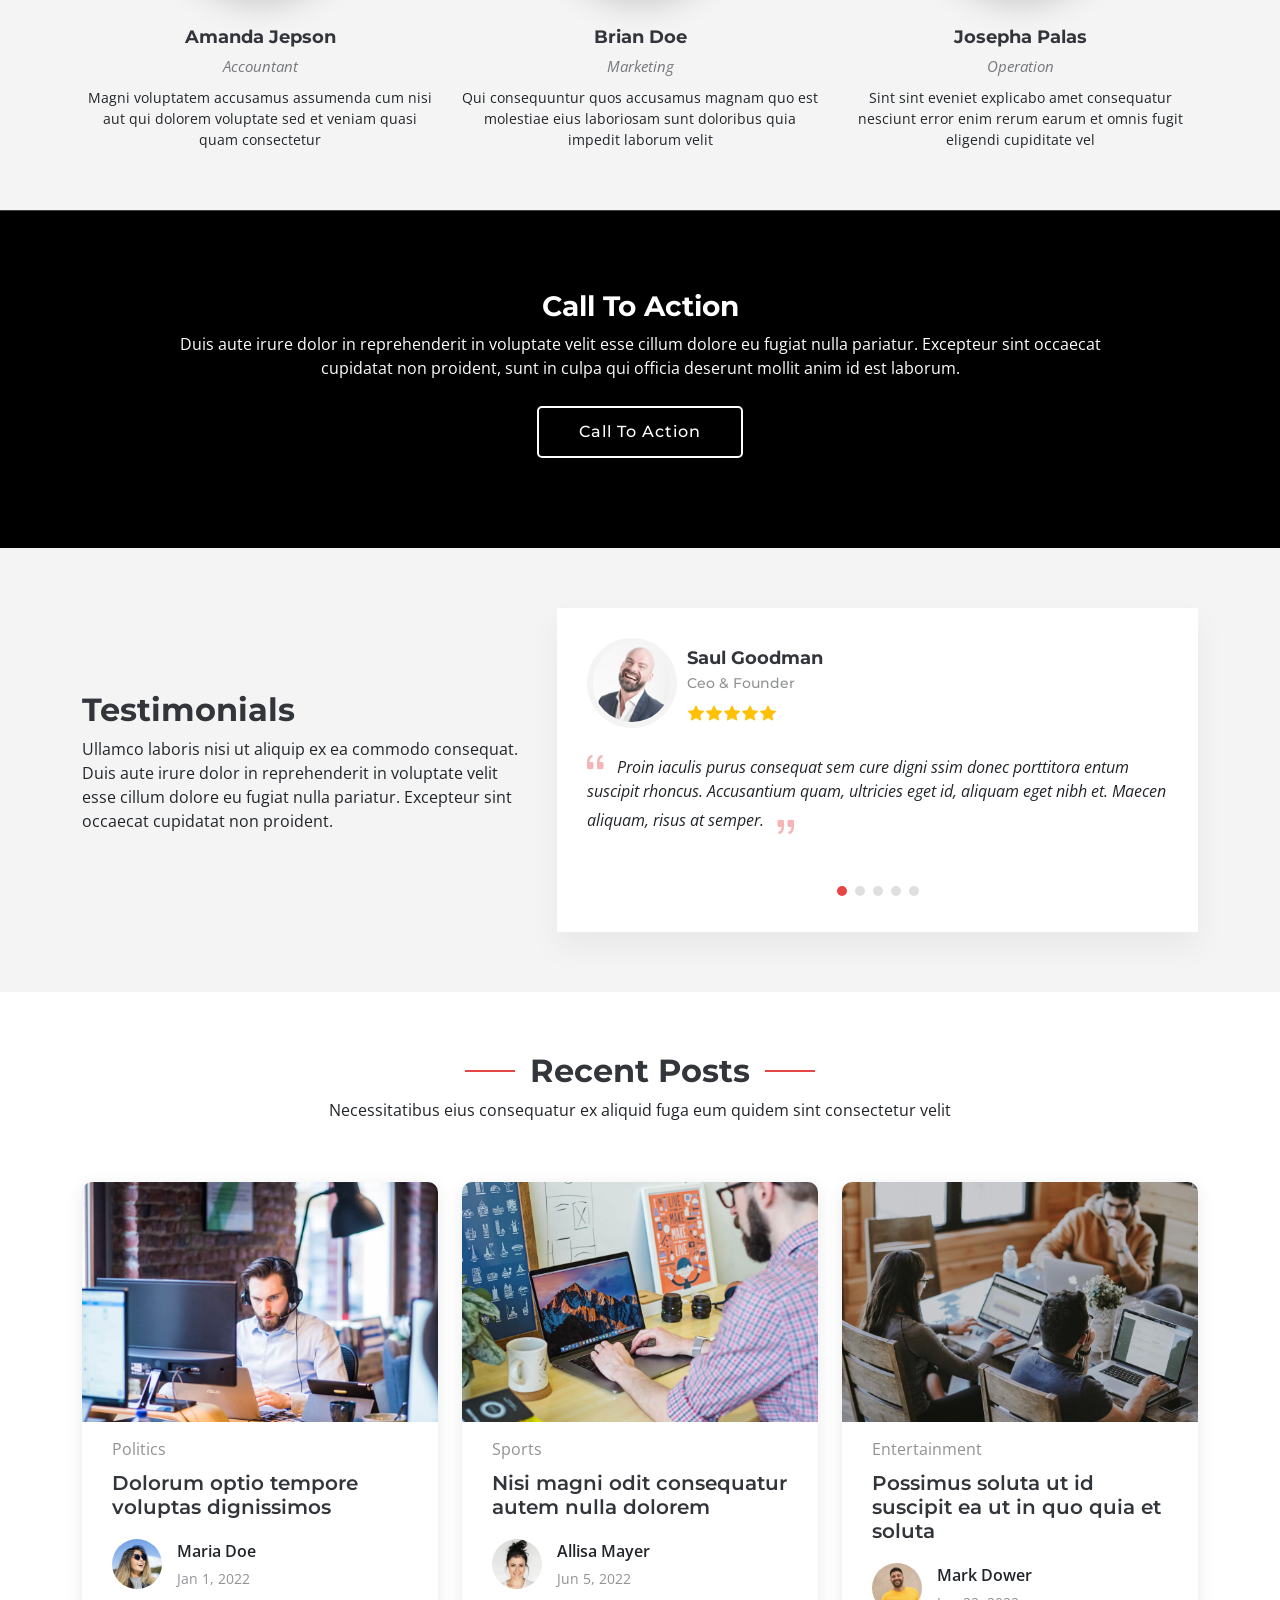
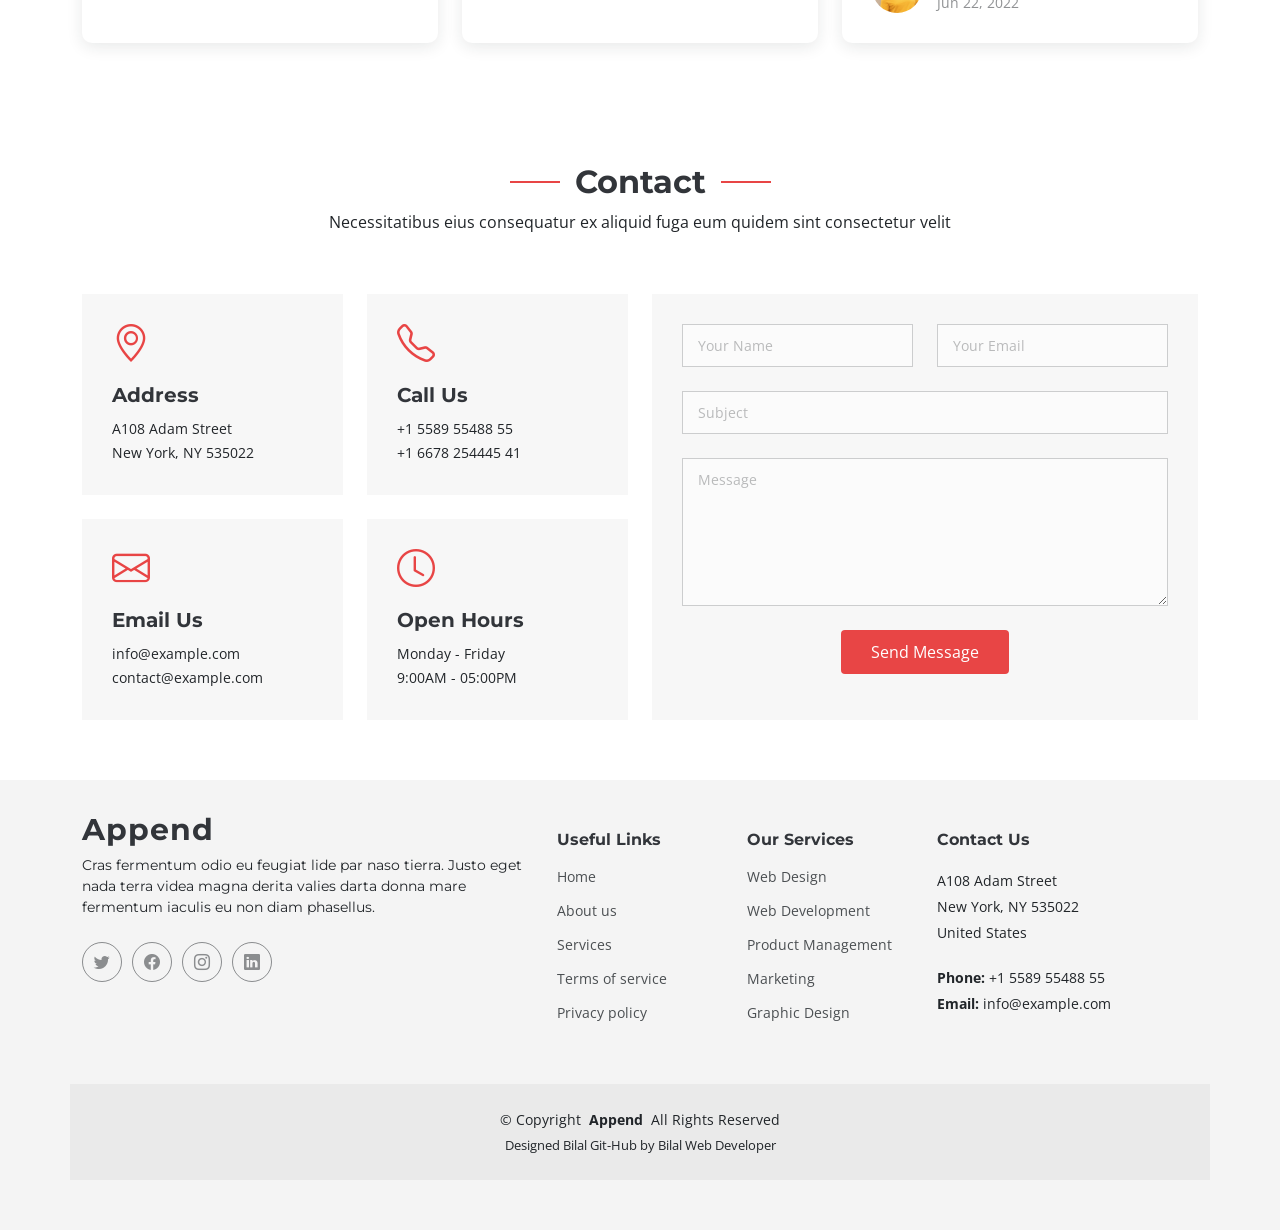
==== commit 4bf106c0: "CHANGING" ====
--- a/Append/index.html
+++ b/Append/index.html
@@ -53,13 +53,13 @@
       <!-- Nav Menu -->
       <nav id="navmenu" class="navmenu">
         <ul>
-          <li><a href="index.html#hero" class="active">Home</a></li>
-          <li><a href="index.html#about">About</a></li>
-          <li><a href="index.html#services">Services</a></li>
-          <li><a href="index.html#portfolio">Portfolio</a></li>
-          <li><a href="index.html#team">Team</a></li>
-          <li><a href="blog.html">Blog</a></li>
-          <li class="dropdown has-dropdown"><a href="#"><span>Dropdown</span> <i class="bi bi-chevron-down"></i></a>
+          <li><a href="index.html#hero" class="active">HOME</a></li>
+          <li><a href="index.html#about">ABOUT</a></li>
+          <li><a href="index.html#services">SERVICES</a></li>
+          <li><a href="index.html#portfolio">PORTFILIO</a></li>
+          <li><a href="index.html#team">TEAM</a></li>
+          <li><a href="blog.html">BLOG</a></li>
+          <!-- <li class="dropdown has-dropdown"><a href="#"><span>Dropdown</span> <i class="bi bi-chevron-down"></i></a>
             <ul class="dd-box-shadow">
               <li><a href="#">Dropdown 1</a></li>
               <li class="dropdown has-dropdown"><a href="#"><span>Deep Dropdown</span> <i class="bi bi-chevron-down"></i></a>
@@ -75,14 +75,14 @@
               <li><a href="#">Dropdown 3</a></li>
               <li><a href="#">Dropdown 4</a></li>
             </ul>
-          </li>
-          <li><a href="index.html#contact">Contact</a></li>
+          </li> -->
+          <li><a href="index.html#contact">CONTACT</a></li>
         </ul>
 
         <i class="mobile-nav-toggle d-xl-none bi bi-list"></i>
       </nav><!-- End Nav Menu -->
 
-      <a class="btn-getstarted" href="index.html#about">Get Started</a>
+      <a class="btn-getstarted" href="index.html#about">GET STARTED</a>
 
     </div>
   </header><!-- End Header -->
